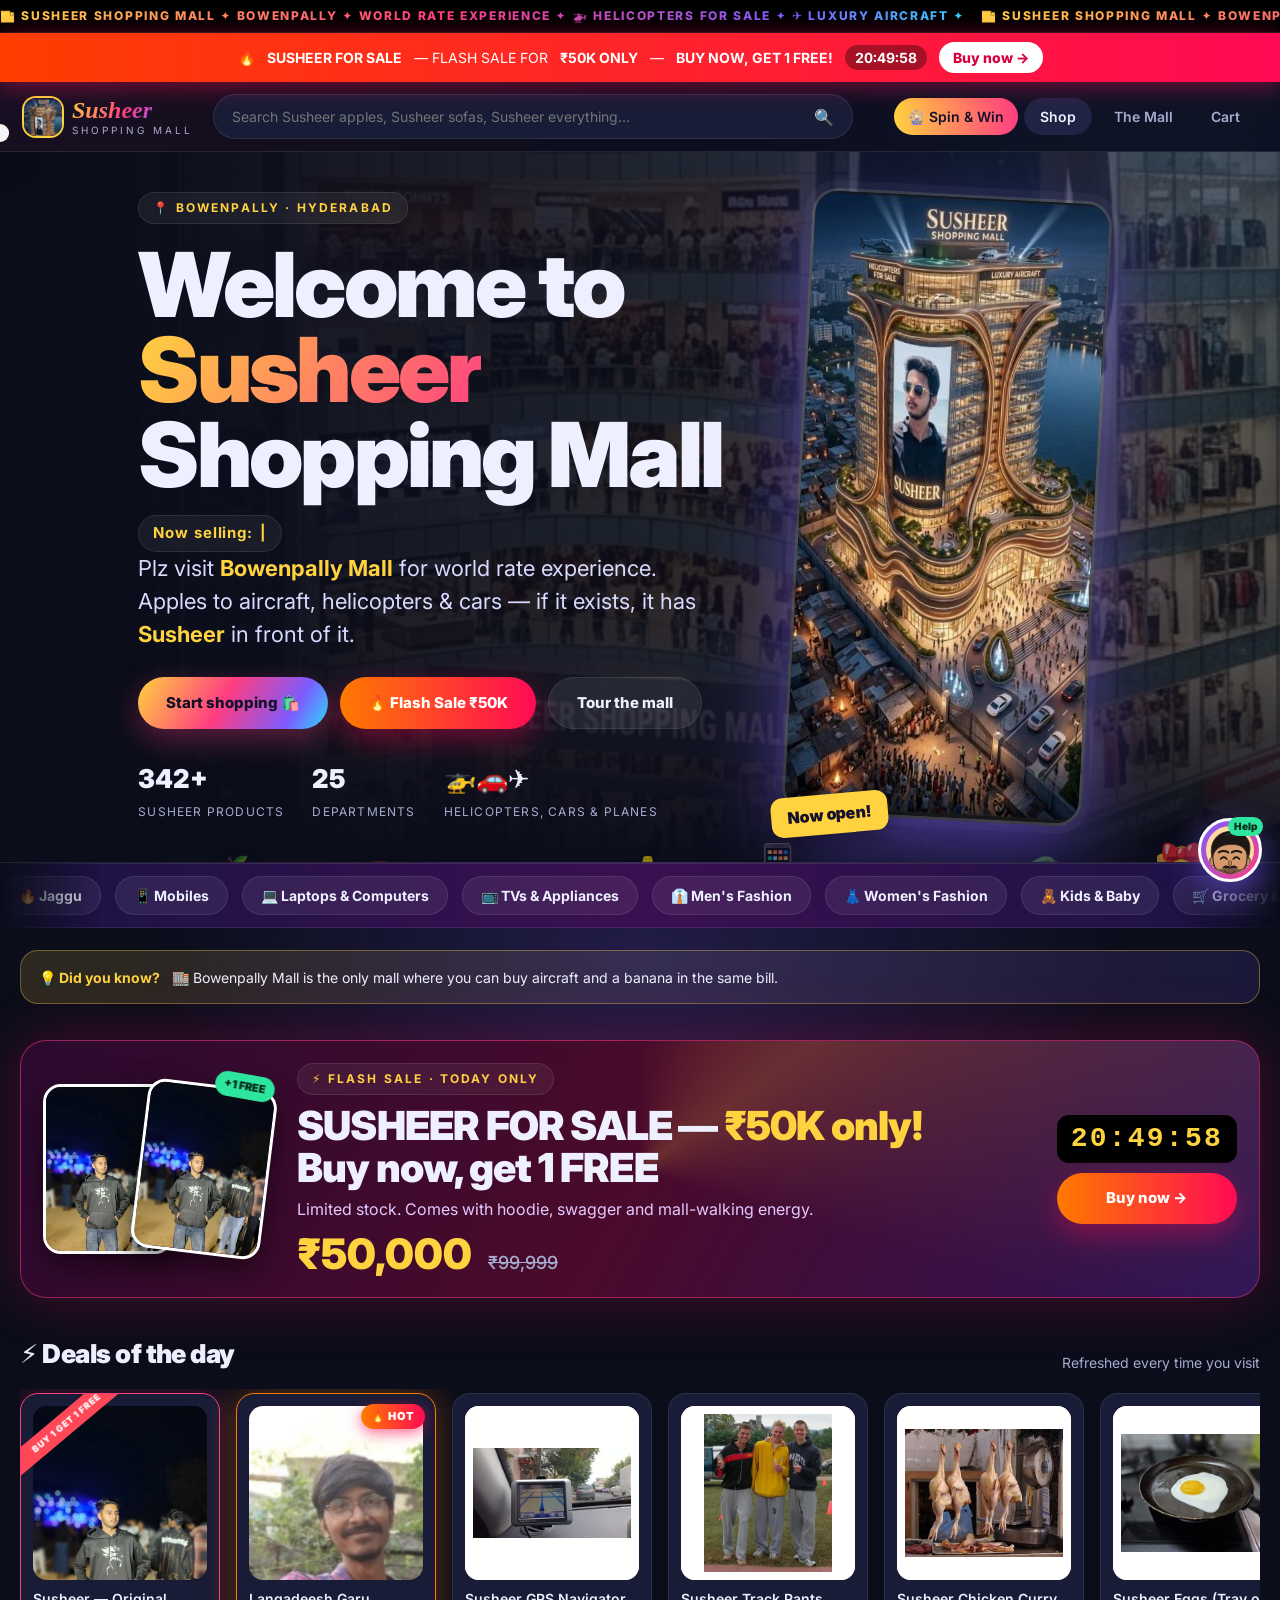
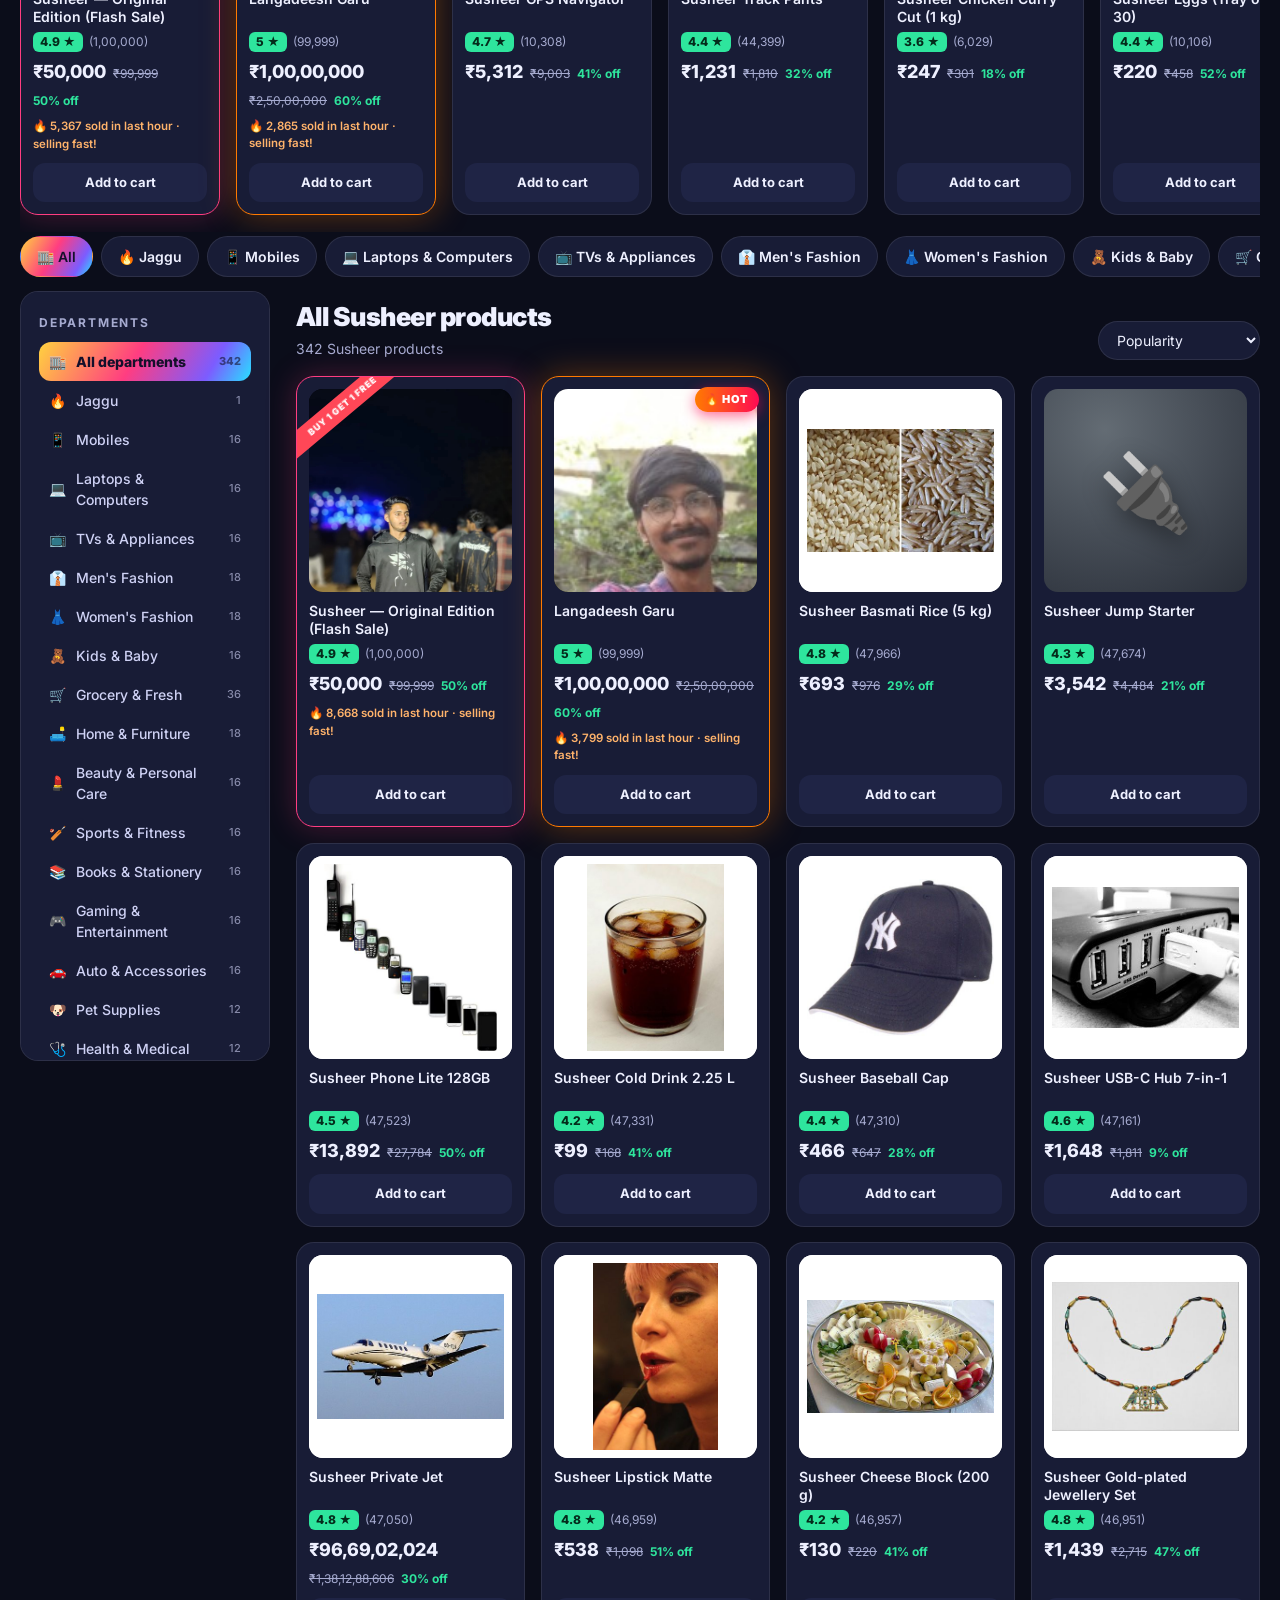
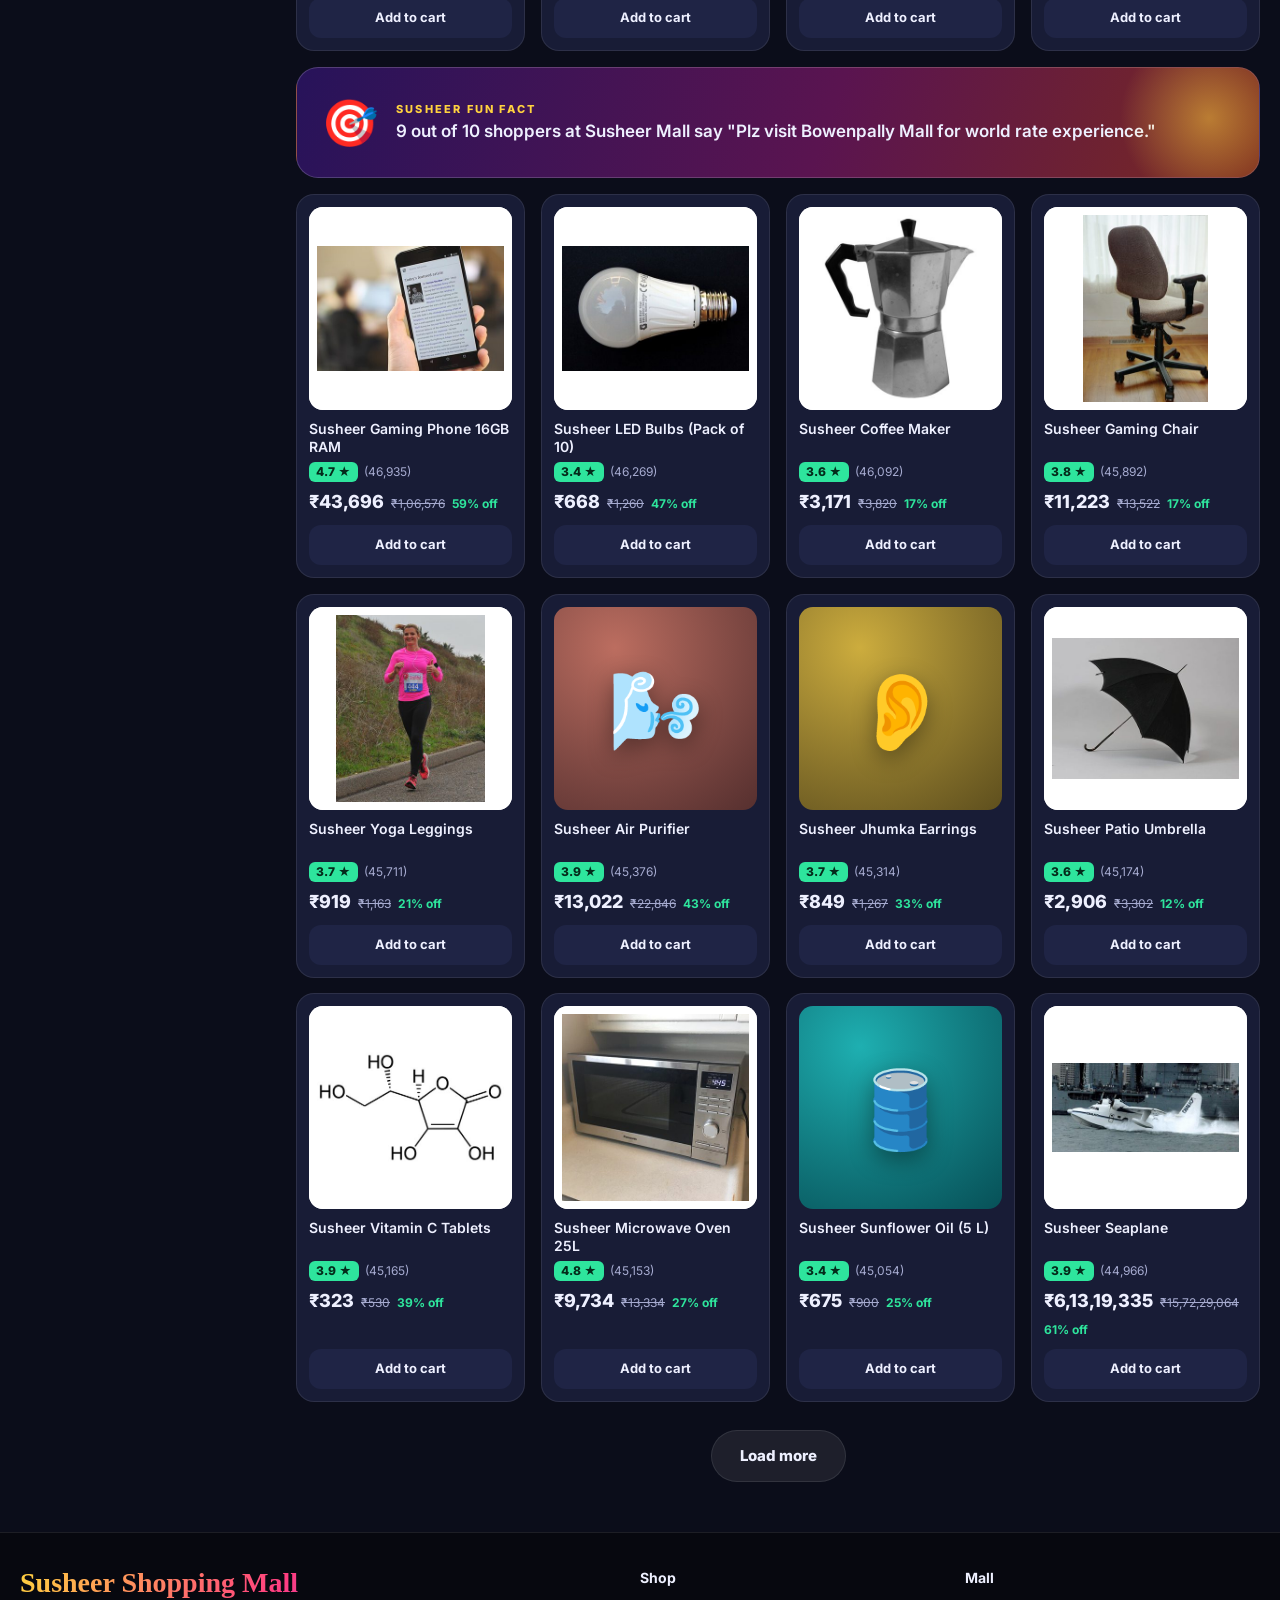
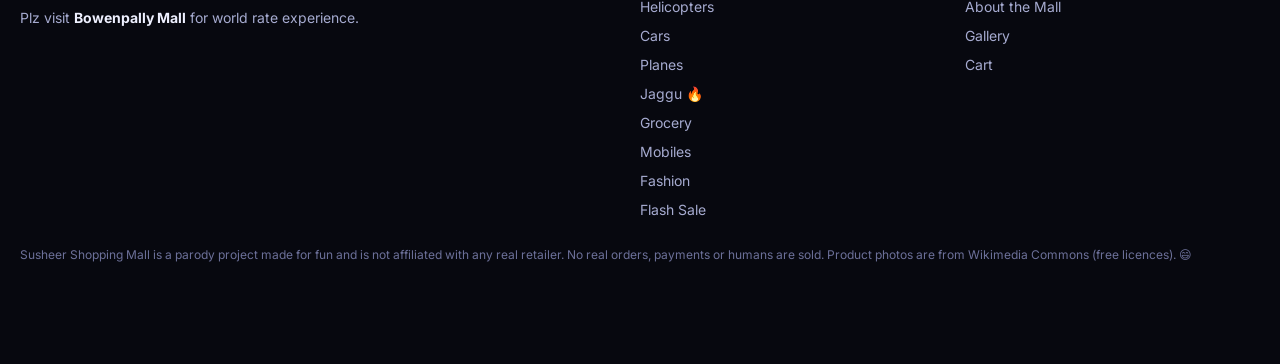
==== index.html @ 64e1ac2b "Mr. KK (photo + Ghibli-style), support chat, spin wheel, fun facts, social proof, hosted product pho" ====
<!DOCTYPE html>
<html lang="en">
<head>
  <meta charset="UTF-8">
  <meta name="viewport" content="width=device-width, initial-scale=1.0">
  <title>Susheer Shopping Mall — Bowenpally | World Rate Experience</title>
  <meta name="description" content="Susheer Shopping Mall, Bowenpally — a parody mega-mall where every product starts with Susheer.">
  <meta name="theme-color" content="#0b0d1a">
  <link rel="icon" href="assets/mall-main.jpg">
  <link rel="preconnect" href="https://fonts.googleapis.com">
  <link rel="preconnect" href="https://fonts.gstatic.com" crossorigin>
  <link href="https://fonts.googleapis.com/css2?family=Inter:wght@400;500;600;700;800;900&display=swap" rel="stylesheet">
  <link rel="stylesheet" href="css/style.css">
  <link rel="stylesheet" href="css/extras.css">
</head>
<body>
  <section class="hero" id="hero">
    <div class="hero-bg" id="heroBg"></div>
    <div class="wrap hero-in">
      <div>
        <span class="eyebrow">📍 Bowenpally · Hyderabad</span>
        <h1>Welcome to<br><span class="g">Susheer</span><br>Shopping Mall</h1>
        <div class="eyebrow" style="font-size:15px;letter-spacing:.06em;text-transform:none">Now selling: <span class="typer" id="typer"></span></div>
        <p class="tag">Plz visit <b>Bowenpally Mall</b> for world rate experience. Apples to aircraft, helicopters &amp; cars — if it exists, it has <b>Susheer</b> in front of it.</p>
        <div class="cta-row">
          <a class="btn pri" href="#shop">Start shopping 🛍️</a>
          <a class="btn buy" href="product.html?id=0">🔥 Flash Sale ₹50K</a>
          <a class="btn ghost" href="about.html">Tour the mall</a>
        </div>
        <div class="hero-stats">
          <div><b id="statN">0</b><span>Susheer products</span></div>
          <div><b id="statD">24</b><span>Departments</span></div>
          <div><b>🚁🚗✈️</b><span>Helicopters, cars &amp; planes</span></div>
        </div>
      </div>
      <div class="hero-img"><img src="assets/mall-main.jpg" alt="Susheer Shopping Mall building"><span class="chip">Now open!</span></div>
    </div>
  </section>

  <div class="catband" id="catband"></div>
  <main class="wrap">
    <div class="factbar" id="factbar"><b>💡 Did you know?</b><span id="factTxt"></span></div>
    <div class="flash-feature" id="flashFeature">
      <div class="ff-imgs" style="position:relative">
        <span class="free">+1 FREE</span>
        <img src="assets/susheer-product.jpg" alt="Susheer">
        <img src="assets/susheer-product.jpg" alt="Susheer (free)">
      </div>
      <div class="ff-body">
        <span class="eyebrow">⚡ Flash sale · today only</span>
        <h2 style="margin-top:10px">SUSHEER FOR SALE — <em>₹50K only!</em><br>Buy now, get 1 FREE</h2>
        <p>Limited stock. Comes with hoodie, swagger and mall-walking energy.</p>
        <div class="ff-price" style="margin-top:12px">₹50,000 <s>₹99,999</s></div>
      </div>
      <div class="ff-side">
        <div class="ff-timer js-timer">--:--:--</div>
        <a class="btn buy" href="product.html?id=0">Buy now →</a>
      </div>
    </div>

    <div class="sec-h"><h2>⚡ Deals of the day</h2><span>Refreshed every time you visit</span></div>
    <div class="rail" id="deals"></div>

    <div id="shop" style="scroll-margin-top:120px"></div>
    <div class="chips" id="chips"></div>

    <div class="shop">
      <aside class="side" id="side"></aside>
      <section>
        <div class="sec-h">
          <div><h2 id="title">All Susheer products</h2><span id="count"></span></div>
          <select class="sort" id="sort" aria-label="Sort">
            <option value="pop">Popularity</option><option value="lo">Price: low to high</option><option value="hi">Price: high to low</option>
            <option value="rate">Customer rating</option><option value="disc">Biggest discount</option>
          </select>
        </div>
        <div class="grid" id="grid"></div>
        <button class="btn ghost more" id="more">Load more</button>
      </section>
    </div>
  </main>

  <script src="js/images.js"></script>
  <script src="js/data.js"></script>
  <script src="js/kk.js"></script>
  <script src="js/app.js"></script>
  <script src="js/extras.js"></script>
  <script src="js/home.js"></script>
</body>
</html>
---- css/style.css ----
:root{
  --bg:#0b0d1a;--bg2:#12152a;--card:#181c36;--card2:#1f2445;--line:rgba(255,255,255,.09);
  --text:#eef0ff;--soft:#a6abd0;--gold:#ffd23f;--pink:#ff3d81;--violet:#7c5cff;--cyan:#27e1ff;--green:#2ee59d;--red:#ff4757;
  --grad:linear-gradient(120deg,#ffd23f,#ff3d81 45%,#7c5cff 80%,#27e1ff);
  --r:18px;
}
*{box-sizing:border-box;margin:0;padding:0}
html{scroll-behavior:smooth}
body{font-family:'Inter',system-ui,-apple-system,'Segoe UI',Roboto,sans-serif;background:var(--bg);color:var(--text);line-height:1.5;
  background-image:radial-gradient(900px 500px at 85% -5%,rgba(124,92,255,.22),transparent),radial-gradient(700px 500px at -5% 20%,rgba(255,61,129,.14),transparent);
  background-attachment:fixed;overflow-x:hidden}
a{color:inherit;text-decoration:none}
button{font:inherit;cursor:pointer;border:0;color:inherit}
img{max-width:100%;display:block}
.wrap{max-width:1280px;margin:0 auto;padding:0 20px}

/* roaming ticker */
.roam{background:#000;overflow:hidden;white-space:nowrap;border-bottom:1px solid var(--line);font-weight:800;letter-spacing:.14em;font-size:12px;text-transform:uppercase}
.roam-track{display:inline-flex;animation:roam 60s linear infinite;padding:7px 0}
.roam span{background:var(--grad);-webkit-background-clip:text;background-clip:text;color:transparent;padding-right:2ch}
@keyframes roam{to{transform:translateX(-50%)}}

/* flash bar */
.flashbar{display:flex;align-items:center;justify-content:center;gap:12px;flex-wrap:wrap;padding:9px 16px;font-size:14px;text-align:center;
  background:linear-gradient(90deg,#ff3d00,#ff0a54,#ff3d00);background-size:200% 100%;animation:flashbg 3s linear infinite;color:#fff;position:sticky;top:0;z-index:60;box-shadow:0 4px 24px rgba(255,10,84,.45)}
@keyframes flashbg{to{background-position:200% 0}}
.fb-fire{animation:pulse .8s ease-in-out infinite alternate}
.fb-timer{font-variant-numeric:tabular-nums;background:rgba(0,0,0,.35);padding:2px 10px;border-radius:99px;font-weight:700}
.fb-btn{background:#fff;color:#d6003f;font-weight:800;padding:5px 14px;border-radius:99px;transition:.2s}
.fb-btn:hover{transform:scale(1.07)}
@keyframes pulse{to{transform:scale(1.3)}}

/* header */
.top{position:sticky;top:44px;z-index:50;display:flex;align-items:center;gap:20px;padding:12px 24px;background:rgba(11,13,26,.78);backdrop-filter:blur(16px);border-bottom:1px solid var(--line)}
.logo{display:flex;align-items:center;gap:10px}
.logo img{width:38px;height:38px;border-radius:12px;object-fit:cover;object-position:top;box-shadow:0 0 0 2px var(--gold)}
.logo span{display:flex;flex-direction:column;line-height:1}
.logo i{font-family:Georgia,serif;font-size:24px;font-weight:700;background:var(--grad);-webkit-background-clip:text;background-clip:text;color:transparent}
.logo em{font-style:normal;font-size:10px;letter-spacing:.3em;text-transform:uppercase;color:var(--soft);margin-top:3px}
.search{flex:1;display:flex;max-width:640px;background:var(--card);border:1px solid var(--line);border-radius:99px;overflow:hidden;transition:.2s}
.search:focus-within{border-color:var(--violet);box-shadow:0 0 0 4px rgba(124,92,255,.2)}
.search input{flex:1;background:none;border:0;outline:0;color:var(--text);padding:11px 18px;font:inherit;font-size:14px;min-width:0}
.search button{background:none;padding:0 18px}
.top nav{display:flex;gap:6px;margin-left:auto}
.top nav a{padding:8px 16px;border-radius:99px;font-weight:600;font-size:14px;color:var(--soft);transition:.2s}
.top nav a:hover,.top nav a.on{background:var(--card2);color:var(--text)}
.badge{display:inline-grid;place-items:center;min-width:20px;height:20px;padding:0 6px;background:var(--pink);color:#fff;border-radius:99px;font-size:11px;font-weight:800;margin-left:4px}
.badge.zero{display:none}

/* hero */
.hero{position:relative;min-height:560px;display:grid;align-items:center;overflow:hidden;border-bottom:1px solid var(--line)}
.hero-bg{position:absolute;inset:0}
.hero-bg i{position:absolute;inset:0;background-size:cover;background-position:center;opacity:0;transition:opacity 1.6s;transform:scale(1.05)}
.hero-bg i.on{opacity:.42;animation:kb 14s ease-out forwards}
@keyframes kb{to{transform:scale(1.18)}}
.hero:after{content:"";position:absolute;inset:0;background:linear-gradient(90deg,var(--bg) 8%,rgba(11,13,26,.55) 60%,rgba(11,13,26,.2)),linear-gradient(0deg,var(--bg),transparent 30%)}
.hero-in{position:relative;z-index:2;display:grid;grid-template-columns:1.2fr .8fr;gap:30px;align-items:center;padding-top:40px;padding-bottom:40px}
.eyebrow{display:inline-block;padding:6px 14px;border:1px solid var(--line);background:rgba(255,255,255,.06);backdrop-filter:blur(8px);border-radius:99px;font-size:12px;letter-spacing:.18em;text-transform:uppercase;font-weight:700;color:var(--gold)}
.hero h1{font-size:clamp(40px,7vw,92px);line-height:.95;font-weight:900;letter-spacing:-.03em;margin:18px 0}
.hero h1 .g{background:var(--grad);background-size:250% 100%;-webkit-background-clip:text;background-clip:text;color:transparent;animation:gshift 6s linear infinite;display:inline-block}
@keyframes gshift{to{background-position:250% 0}}
.hero p.tag{font-size:clamp(16px,2vw,22px);color:#d8dbff;max-width:560px}
.hero p.tag b{color:var(--gold)}
.cta-row{display:flex;gap:12px;flex-wrap:wrap;margin-top:26px}
.btn{display:inline-flex;align-items:center;justify-content:center;gap:8px;padding:14px 28px;border-radius:99px;font-weight:800;font-size:15px;transition:.2s}
.btn.pri{background:var(--grad);color:#14102b;box-shadow:0 10px 30px rgba(255,61,129,.35)}
.btn.pri:hover{transform:translateY(-3px) scale(1.03)}
.btn.ghost{background:rgba(255,255,255,.08);border:1px solid var(--line)}
.btn.ghost:hover{background:rgba(255,255,255,.16)}
.btn.buy{background:linear-gradient(90deg,#ff7a00,#ff0a54);color:#fff;box-shadow:0 10px 30px rgba(255,10,84,.4)}
.btn.buy:hover{transform:translateY(-3px)}
.btn.block{width:100%}
.hero-img{justify-self:center;position:relative;animation:floaty 6s ease-in-out infinite;max-width:300px}
.hero-img img{border-radius:26px;border:3px solid rgba(255,255,255,.18);box-shadow:0 30px 80px rgba(124,92,255,.5),0 0 0 8px rgba(255,255,255,.04);transform:rotate(3deg);width:100%}
.hero-img .chip{position:absolute;bottom:-14px;left:-26px;background:var(--gold);color:#14102b;font-weight:900;padding:8px 16px;border-radius:12px;transform:rotate(-5deg);box-shadow:0 8px 24px rgba(0,0,0,.4)}
@keyframes floaty{50%{transform:translateY(-16px)}}
.hero-stats{display:flex;gap:28px;margin-top:30px;flex-wrap:wrap}
.hero-stats div b{display:block;font-size:26px;font-weight:900}
.hero-stats div span{font-size:12px;color:var(--soft);text-transform:uppercase;letter-spacing:.1em}

/* flash sale feature */
.flash-feature{margin:36px auto;display:grid;grid-template-columns:auto 1fr auto;align-items:center;gap:28px;padding:22px;border-radius:26px;position:relative;overflow:hidden;
  background:linear-gradient(120deg,#2b0a2f,#4a0a2b 50%,#2b1357);border:1px solid rgba(255,61,129,.5);box-shadow:0 0 60px rgba(255,10,84,.25)}
.flash-feature:before{content:"";position:absolute;inset:-60%;background:conic-gradient(from 0deg,transparent,rgba(255,210,63,.18),transparent 30%);animation:spin 8s linear infinite}
@keyframes spin{to{transform:rotate(360deg)}}
.flash-feature>*{position:relative}
.ff-imgs{display:flex}
.ff-imgs img{width:130px;height:170px;object-fit:cover;object-position:top;border-radius:18px;border:3px solid #fff;box-shadow:0 12px 30px rgba(0,0,0,.5)}
.ff-imgs img+img{margin-left:-34px;transform:rotate(7deg);position:relative}
.ff-imgs .free{position:absolute;right:-6px;top:-10px;background:var(--green);color:#052a1b;font-weight:900;font-size:11px;padding:4px 9px;border-radius:99px;transform:rotate(10deg);z-index:2}
.ff-body h2{font-size:clamp(24px,3.4vw,40px);line-height:1.05;font-weight:900;letter-spacing:-.02em}
.ff-body h2 em{font-style:normal;color:var(--gold)}
.ff-body p{color:#e4c9ff;margin-top:8px}
.ff-price{font-size:42px;font-weight:900;color:var(--gold);line-height:1}
.ff-price s{font-size:18px;color:var(--soft);font-weight:500;margin-left:8px}
.ff-side{text-align:center;display:grid;gap:10px}
.ff-timer{font:800 28px/1 ui-monospace,Consolas,monospace;background:#000;padding:10px 14px;border-radius:12px;color:var(--gold);letter-spacing:.08em}

/* layout */
.shop{display:grid;grid-template-columns:250px 1fr;gap:26px;padding-bottom:50px}
.side{position:sticky;top:112px;align-self:start;background:var(--card);border:1px solid var(--line);border-radius:var(--r);padding:18px;max-height:calc(100vh - 130px);overflow:auto}
.side h4{font-size:12px;letter-spacing:.15em;text-transform:uppercase;color:var(--soft);margin:4px 0 10px}
.side a.cat{display:flex;align-items:center;gap:10px;padding:9px 10px;border-radius:12px;font-size:14px;font-weight:500;color:#cfd2f5;transition:.15s}
.side a.cat:hover{background:var(--card2)}
.side a.cat.on{background:var(--grad);color:#14102b;font-weight:800}
.side a.cat small{margin-left:auto;opacity:.6;font-size:11px}
.side .price-f{display:flex;gap:8px;margin-top:6px}
.side input[type=number]{width:100%;background:var(--bg2);border:1px solid var(--line);border-radius:10px;padding:8px;color:var(--text);font:inherit;font-size:13px}
.sec-h{display:flex;align-items:end;justify-content:space-between;gap:14px;flex-wrap:wrap;margin:6px 0 16px}
.sec-h h2{font-size:26px;font-weight:900;letter-spacing:-.02em}
.sec-h span{color:var(--soft);font-size:14px}
.sort{background:var(--card);border:1px solid var(--line);color:var(--text);padding:9px 14px;border-radius:99px;font:inherit;font-size:14px}
.chips{display:flex;gap:8px;overflow-x:auto;padding:4px 0 14px;scrollbar-width:none}
.chips a{flex:none;display:flex;align-items:center;gap:8px;padding:9px 16px;border-radius:99px;background:var(--card);border:1px solid var(--line);font-size:14px;font-weight:600;transition:.2s}
.chips a:hover{transform:translateY(-2px);border-color:var(--violet)}
.chips a.on{background:var(--grad);color:#14102b;border-color:transparent}

.grid{display:grid;grid-template-columns:repeat(auto-fill,minmax(210px,1fr));gap:16px}
.card{position:relative;background:var(--card);border:1px solid var(--line);border-radius:var(--r);padding:12px;display:flex;flex-direction:column;transition:.25s;overflow:hidden}
.card:hover{transform:translateY(-6px);border-color:rgba(124,92,255,.6);box-shadow:0 18px 40px rgba(0,0,0,.45),0 0 0 1px rgba(124,92,255,.3)}
.card.flash{border-color:var(--pink);box-shadow:0 0 30px rgba(255,61,129,.25)}
.card-link{display:flex;flex-direction:column;gap:6px;flex:1}
.vis{aspect-ratio:1/1;border-radius:14px;display:grid;place-items:center;position:relative;overflow:hidden;
  background:radial-gradient(circle at 30% 20%,color-mix(in srgb,var(--c,#7c5cff) 70%,#fff 10%),color-mix(in srgb,var(--c,#7c5cff) 35%,#0b0d1a))}
.vis .emo{font-size:76px;filter:drop-shadow(0 8px 12px rgba(0,0,0,.4));transition:.3s}
.card:hover .vis .emo{transform:scale(1.18) rotate(-6deg)}
.vis.photo{background:#000}
.vis.photo img{width:100%;height:100%;object-fit:cover;object-position:top}
.vis.big{aspect-ratio:1/1}.vis.big .emo{font-size:200px}
.ribbon{position:absolute;z-index:3;top:18px;left:-34px;transform:rotate(-40deg);background:var(--red);color:#fff;font-size:9px;font-weight:900;padding:4px 36px;letter-spacing:.06em}
.card h3{font-size:14px;font-weight:600;line-height:1.3;margin-top:4px;display:-webkit-box;-webkit-line-clamp:2;-webkit-box-orient:vertical;overflow:hidden;min-height:36px}
.rate{display:flex;align-items:center;gap:6px;font-size:12px}
.star{background:var(--green);color:#042b1b;font-weight:800;padding:1px 7px;border-radius:6px}
.rv{color:var(--soft)}
.price{display:flex;align-items:baseline;gap:7px;flex-wrap:wrap}
.price b{font-size:18px;font-weight:800}
.price s{color:var(--soft);font-size:12px}
.off{color:var(--green);font-size:12px;font-weight:700}
.add{margin-top:10px;background:var(--card2);padding:10px;border-radius:12px;font-weight:700;font-size:13px;transition:.2s}
.add:hover{background:var(--grad);color:#14102b}
.more{display:block;margin:28px auto 0}
.empty{padding:60px 20px;text-align:center;color:var(--soft);grid-column:1/-1}

.rail{display:flex;gap:16px;overflow-x:auto;padding:4px 2px 16px;scroll-snap-type:x proximity;scrollbar-width:thin}
.rail .card{flex:none;width:200px;scroll-snap-align:start}

/* product page */
.pdp{display:grid;grid-template-columns:minmax(0,.9fr) minmax(0,1.1fr);gap:36px;padding:30px 0}
.pdp-media{position:sticky;top:120px;align-self:start}
.pdp-media .vis{border-radius:24px;border:1px solid var(--line)}
.pdp-media .vis.photo{aspect-ratio:3/4}
.gal{display:grid;grid-template-columns:1fr 1fr;gap:12px}
.gal figure{position:relative}
.gal img{width:100%;aspect-ratio:3/4;object-fit:cover;object-position:top;border-radius:20px;border:1px solid var(--line)}
.gal .free{position:absolute;top:10px;left:10px;background:var(--green);color:#042b1b;font-weight:900;font-size:12px;padding:5px 12px;border-radius:99px;transform:rotate(-4deg)}
.gal figcaption{text-align:center;font-size:12px;color:var(--soft);margin-top:6px}
.crumb{padding:18px 0 0;font-size:13px;color:var(--soft)}
.crumb a:hover{color:var(--gold)}
.pdp h1{font-size:clamp(26px,3.4vw,40px);line-height:1.1;letter-spacing:-.02em;font-weight:900}
.pdp .big-price{font-size:42px;font-weight:900;margin:14px 0 4px;display:flex;align-items:baseline;gap:12px;flex-wrap:wrap}
.pdp .big-price s{font-size:20px;color:var(--soft);font-weight:500}
.pdp .big-price .off{font-size:18px}
.offers{background:var(--card);border:1px solid var(--line);border-radius:var(--r);padding:16px;margin:18px 0;display:grid;gap:8px;font-size:14px}
.offers div:before{content:"🏷️ ";}
.bogo-box{background:linear-gradient(120deg,rgba(46,229,157,.18),rgba(39,225,255,.12));border:1px dashed var(--green);border-radius:var(--r);padding:14px 16px;margin:14px 0;font-weight:600}
.qty{display:flex;align-items:center;gap:14px;margin:16px 0}
.stepper{display:inline-flex;align-items:center;background:var(--card);border:1px solid var(--line);border-radius:99px;overflow:hidden}
.stepper button{width:40px;height:40px;background:none;font-size:20px}
.stepper button:hover{background:var(--card2)}
.stepper span{min-width:36px;text-align:center;font-weight:800}
.btns{display:grid;grid-template-columns:1fr 1fr;gap:12px;margin:16px 0}
.desc{color:#cdd0f2;margin:10px 0 20px;line-height:1.7}
.tags{display:flex;gap:8px;flex-wrap:wrap}
.tags span{font-size:12px;padding:5px 12px;border-radius:99px;background:var(--card2);border:1px solid var(--line)}

/* cart */
.cart-wrap{display:grid;grid-template-columns:1fr 340px;gap:26px;padding:30px 0 60px}
.line{display:grid;grid-template-columns:90px 1fr auto;gap:16px;align-items:center;background:var(--card);border:1px solid var(--line);border-radius:var(--r);padding:12px;margin-bottom:12px}
.line .vis{width:90px;border-radius:12px}.line .vis .emo{font-size:44px}
.line h3{font-size:15px}.line .sub{font-size:12px;color:var(--green);margin-top:2px;font-weight:700}
.line .rm{background:none;color:var(--red);font-size:13px;margin-left:12px}
.sum{position:sticky;top:120px;align-self:start;background:var(--card);border:1px solid var(--line);border-radius:var(--r);padding:20px}
.sum h3{margin-bottom:12px}
.sum .r{display:flex;justify-content:space-between;padding:8px 0;font-size:14px;color:var(--soft)}
.sum .r.t{border-top:1px solid var(--line);margin-top:8px;padding-top:14px;color:var(--text);font-size:20px;font-weight:900}
.done{text-align:center;padding:80px 20px}
.done h2{font-size:42px;font-weight:900;margin:16px 0}

/* about */
.about-hero{display:grid;grid-template-columns:minmax(0,.7fr) 1.3fr;gap:44px;align-items:center;padding:50px 0}
.about-hero img.big{border-radius:28px;border:3px solid rgba(255,255,255,.15);box-shadow:0 30px 90px rgba(124,92,255,.45);max-height:760px;margin:auto;width:auto}
.about-hero h1{font-size:clamp(36px,5.4vw,70px);line-height:1;font-weight:900;letter-spacing:-.03em}
.about-hero p{color:#cdd0f2;margin-top:18px;font-size:17px;max-width:560px}
.facts{display:grid;grid-template-columns:repeat(auto-fit,minmax(150px,1fr));gap:14px;margin:30px 0}
.facts div{background:var(--card);border:1px solid var(--line);border-radius:var(--r);padding:18px}
.facts b{display:block;font-size:30px;font-weight:900;background:var(--grad);-webkit-background-clip:text;background-clip:text;color:transparent}
.facts span{font-size:12px;color:var(--soft);text-transform:uppercase;letter-spacing:.1em}
.gallery{columns:3 260px;column-gap:16px;padding-bottom:60px}
.gallery img{width:100%;border-radius:18px;margin-bottom:16px;border:1px solid var(--line);transition:.3s}
.gallery img:hover{transform:scale(1.03) rotate(-1deg);box-shadow:0 20px 50px rgba(0,0,0,.5)}

/* footer */
.foot{border-top:1px solid var(--line);background:#07080f;padding:34px 20px 100px}
.foot-in{max-width:1280px;margin:auto;display:grid;grid-template-columns:2fr 1fr 1fr;gap:30px;font-size:14px;color:var(--soft)}
.foot-in div{display:flex;flex-direction:column;gap:8px}
.foot-in b{color:var(--text)}.foot-in a:hover{color:var(--gold)}
.flogo{font:700 28px Georgia,serif;background:var(--grad);-webkit-background-clip:text;background-clip:text;color:transparent}
.fine{max-width:1280px;margin:26px auto 0;font-size:12px;color:#6c7099}

/* toasts */
#toasts{position:fixed;top:120px;right:18px;z-index:200;display:grid;gap:8px}
.toast{background:var(--green);color:#042b1b;font-weight:700;padding:12px 18px;border-radius:14px;box-shadow:0 10px 30px rgba(0,0,0,.4);animation:tin .3s ease}
.toast.out{opacity:0;transform:translateX(30px);transition:.5s}
@keyframes tin{from{opacity:0;transform:translateX(40px)}}

/* salesman popup */
.salesman{position:fixed;left:18px;bottom:18px;z-index:150;width:min(340px,calc(100vw - 36px));display:flex;gap:10px;align-items:flex-end;transform:translateX(-130%) rotate(-4deg);transition:transform .6s cubic-bezier(.2,1.4,.4,1)}
.salesman.show{transform:none}
.salesman>img{width:96px;height:150px;object-fit:cover;object-position:top;border-radius:18px;border:3px solid var(--gold);box-shadow:0 14px 40px rgba(0,0,0,.6);flex:none;background:#000;animation:bob 1.6s ease-in-out infinite}
@keyframes bob{50%{transform:translateY(-6px)}}
.bub{position:relative;background:#fff;color:#14102b;padding:12px 14px;border-radius:18px 18px 18px 4px;box-shadow:0 14px 40px rgba(0,0,0,.5);font-size:13.5px;font-weight:600}
.bub:before{content:"";position:absolute;left:-8px;bottom:12px;border:8px solid transparent;border-right-color:#fff;border-left:0}
.bub .who{display:block;font-size:10px;letter-spacing:.14em;text-transform:uppercase;color:#ff0a54;font-weight:900;margin-bottom:3px}
.bub p{line-height:1.35}
.srow{display:flex;gap:8px;margin-top:10px}
.sgo,.sadd{padding:6px 12px;border-radius:99px;font-size:12px;font-weight:800}
.sgo{background:#14102b;color:#fff}.sadd{background:var(--gold);color:#14102b}
.salesman .x,.mallpop .x{position:absolute;top:-10px;left:-6px;z-index:2;width:24px;height:24px;border-radius:50%;background:#000;color:#fff;font-size:15px;line-height:1;border:1px solid var(--line)}

/* mall popup */
.mallpop{position:fixed;right:18px;bottom:18px;z-index:140;width:230px;border-radius:20px;overflow:hidden;cursor:pointer;background:#000;border:2px solid var(--violet);box-shadow:0 20px 60px rgba(124,92,255,.5);transform:translateY(130%) scale(.8);opacity:0;transition:.7s cubic-bezier(.2,1.3,.4,1)}
.mallpop.show{transform:none;opacity:1}
.mallpop img{width:100%;height:190px;object-fit:cover;object-position:top}
.mp-t{padding:10px 12px;display:flex;flex-direction:column;font-size:13px;background:linear-gradient(0deg,#14102b,#1f1b45)}
.mp-t span{color:var(--gold);font-size:12px}
.mallpop .x{left:auto;right:6px;top:6px}

@media(max-width:980px){
  .hero-in,.pdp,.about-hero,.cart-wrap{grid-template-columns:1fr}
  .hero-img{max-width:220px}.pdp-media,.sum,.side{position:static}
  .shop{grid-template-columns:1fr}.side{max-height:none}
  .flash-feature{grid-template-columns:1fr;text-align:center}.ff-imgs{justify-content:center}
  .top{flex-wrap:wrap;gap:10px;padding:10px 14px}.search{order:3;flex-basis:100%;max-width:none}.top nav{margin-left:auto}
  .top{top:0;position:relative}
}
@media(max-width:560px){
  .foot-in{grid-template-columns:1fr}
  .mallpop{width:150px}.mallpop img{height:110px}.salesman>img{width:70px;height:110px}
  .grid{grid-template-columns:repeat(2,1fr);gap:10px}.vis .emo{font-size:56px}
  .btns{grid-template-columns:1fr}.line{grid-template-columns:70px 1fr}.line .vis{width:70px}
}
@media(prefers-reduced-motion:reduce){*{animation:none!important;transition:none!important}}

/* ===== v2: real photos, hot tag, jaggu popup, thank-you zoom ===== */
.vis.hasimg{background:#fff}
.vis img.stock{position:absolute;inset:0;width:100%;height:100%;object-fit:contain;padding:8px;background:#fff;transition:.3s}
.card:hover .vis img.stock{transform:scale(1.07)}
.vis.hasimg .emo{opacity:.25}
.hottag{position:absolute;z-index:3;top:10px;right:10px;background:linear-gradient(90deg,#ff7a00,#ff0a54);color:#fff;font-weight:900;font-size:11px;letter-spacing:.06em;padding:4px 10px;border-radius:99px;box-shadow:0 4px 14px rgba(255,10,84,.6);animation:pulseb .9s ease-in-out infinite alternate}
@keyframes pulseb{to{transform:scale(1.12)}}
.card.hot{border-color:#ff7a00;box-shadow:0 0 34px rgba(255,122,0,.35)}
.sold{font-size:11.5px;color:#ffb36b;font-weight:600;margin-top:2px}
.hot-box{background:linear-gradient(120deg,rgba(255,122,0,.22),rgba(255,10,84,.18));border:1px dashed #ff7a00;border-radius:var(--r);padding:14px 16px;margin:14px 0;font-weight:600}
.pdp-media .vis.hasimg{border-radius:24px}
.vis.big img.stock{padding:24px}

/* Jagadeesh popup (right side) */
.jagpop{position:fixed;right:0;top:150px;z-index:145;width:240px;border-radius:20px 0 0 20px;overflow:hidden;background:#14102b;border:2px solid #ff7a00;border-right:0;box-shadow:0 20px 60px rgba(255,122,0,.45);transform:translateX(110%);transition:transform .7s cubic-bezier(.2,1.2,.4,1)}
.jagpop.show{transform:none}
.jagpop img{width:100%;height:230px;object-fit:cover;object-position:top}
.jp-t{padding:10px 12px;display:flex;flex-direction:column;gap:4px;font-size:13px}
.jp-tag{align-self:flex-start;background:var(--red);font-size:10px;font-weight:900;letter-spacing:.1em;padding:2px 8px;border-radius:99px;animation:pulseb .8s infinite alternate}
.jp-t small{color:var(--gold);font-size:12px}
.jagpop .x{position:absolute;top:6px;right:6px;z-index:2;width:24px;height:24px;border-radius:50%;background:#000;color:#fff;font-size:15px;line-height:1}

/* thank-you boss zoom */
.thanks{position:fixed;inset:0;z-index:400;display:grid;place-content:center;justify-items:center;gap:18px;background:rgba(5,5,12,.82);backdrop-filter:blur(8px);opacity:0;pointer-events:none;transition:opacity .25s}
.thanks.show{opacity:1}
.t-face{position:relative;width:min(78vw,380px);aspect-ratio:1/1;border-radius:50%;overflow:hidden;border:5px solid var(--pink);box-shadow:0 0 80px rgba(255,61,129,.7);background:#000}
.t-zoom{position:absolute;left:50%;top:50%;width:0;height:0}
.t-zoom img{position:absolute;left:0;top:0;width:min(78vw,380px);max-width:none;transform-origin:49.3% 33.8%;transform:translate(-49.3%,-33.8%) scale(1)}
.thanks.show .t-zoom img{animation:zoomlips 1s cubic-bezier(.5,0,.2,1) forwards}
@keyframes zoomlips{to{transform:translate(-49.3%,-33.8%) scale(6.2)}}
.t-heart{position:absolute;left:50%;top:50%;font-size:0;transform:translate(-50%,-50%);filter:drop-shadow(0 6px 14px rgba(255,0,80,.8))}
.thanks.show .t-heart{animation:heartpop 1.3s .85s cubic-bezier(.2,1.6,.4,1) forwards}
@keyframes heartpop{0%{font-size:0;opacity:0}30%{font-size:150px;opacity:1}100%{font-size:90px;opacity:.95;transform:translate(-50%,-125%)}}
.t-txt{font:900 clamp(28px,6vw,48px)/1 Inter,sans-serif;background:var(--grad);-webkit-background-clip:text;background-clip:text;color:transparent;opacity:0;transform:translateY(20px)}
.thanks.show .t-txt{animation:txtin .5s 1s ease forwards}
@keyframes txtin{to{opacity:1;transform:none}}
.fh{position:absolute;bottom:-40px;opacity:0;pointer-events:none}
.thanks.show .fh{animation:fup 2s ease-out forwards}
@keyframes fup{0%{opacity:0;transform:translateY(0)}20%{opacity:1}100%{opacity:0;transform:translateY(-70vh) rotate(25deg)}}
@media(max-width:560px){.jagpop{width:150px;top:120px}.jagpop img{height:130px}.jp-t{font-size:11px}}
@media(max-width:700px){.flashbar{position:relative;font-size:12px;padding:7px 10px;gap:6px}}
---- css/extras.css ----
/* ===== v3: Mr. KK, wheel, support chat, facts, flashy popups ===== */

/* ---- ambient ---- */
body:before{content:"";position:fixed;inset:-20%;z-index:-2;background:radial-gradient(40% 40% at 20% 20%,rgba(255,61,129,.18),transparent 70%),radial-gradient(35% 35% at 80% 30%,rgba(39,225,255,.14),transparent 70%),radial-gradient(40% 40% at 50% 90%,rgba(124,92,255,.2),transparent 70%);animation:mesh 18s ease-in-out infinite alternate}
@keyframes mesh{to{transform:translate(4%,-3%) rotate(6deg) scale(1.1)}}
.glow{position:fixed;left:0;top:0;width:420px;height:420px;margin:-210px 0 0 -210px;border-radius:50%;pointer-events:none;z-index:-1;background:radial-gradient(circle,rgba(124,92,255,.22),transparent 65%);transition:opacity .3s}
::selection{background:var(--pink);color:#fff}
::-webkit-scrollbar{width:10px;height:10px}::-webkit-scrollbar-thumb{background:linear-gradient(var(--violet),var(--pink));border-radius:9px}::-webkit-scrollbar-track{background:var(--bg)}

/* ---- cards: 3D tilt, reveal, shine ---- */
.card{transform:perspective(800px) rotateX(var(--rx,0deg)) rotateY(var(--ry,0deg)) translateY(var(--ty,0px));will-change:transform;animation:rise .55s cubic-bezier(.2,.8,.2,1) both}
.card:hover{--ty:-8px;transform:perspective(800px) rotateX(var(--rx,0deg)) rotateY(var(--ry,0deg)) translateY(var(--ty,0px))}
@keyframes rise{from{opacity:0;transform:translateY(28px) scale(.96)}}
.grid .card:nth-child(4n+2){animation-delay:.05s}.grid .card:nth-child(4n+3){animation-delay:.1s}.grid .card:nth-child(4n+4){animation-delay:.15s}
.card:after{content:"";position:absolute;inset:0;pointer-events:none;background:linear-gradient(115deg,transparent 40%,rgba(255,255,255,.14) 50%,transparent 60%);transform:translateX(-120%);transition:transform .8s}
.card:hover:after{transform:translateX(120%)}
.add{position:relative;overflow:hidden}
.add:active{transform:scale(.94)}

/* ---- hero extras ---- */
.typer{color:var(--gold)}
.typer:after{content:"|";animation:caret .7s steps(1) infinite;margin-left:2px}
@keyframes caret{50%{opacity:0}}
.float-emo{position:absolute;z-index:1;font-size:34px;opacity:.55;pointer-events:none;animation:drift linear infinite;filter:drop-shadow(0 6px 10px rgba(0,0,0,.4))}
@keyframes drift{from{transform:translateY(40px) rotate(-12deg)}to{transform:translateY(-640px) rotate(24deg)}}
.catband{overflow:hidden;white-space:nowrap;background:linear-gradient(90deg,#1a1245,#3a1050,#1a1245);border-block:1px solid var(--line);padding:12px 0;mask-image:linear-gradient(90deg,transparent,#000 8%,#000 92%,transparent)}
.catband div{display:inline-flex;gap:14px;animation:roam 55s linear infinite}
.catband:hover div{animation-play-state:paused}
.catband a{display:inline-flex;align-items:center;gap:8px;padding:8px 18px;border-radius:99px;background:rgba(255,255,255,.07);border:1px solid var(--line);font-weight:700;font-size:14px;transition:.2s}
.catband a:hover{background:var(--grad);color:#14102b;transform:scale(1.08)}
.factbar{display:flex;align-items:center;gap:12px;margin:22px 0 4px;padding:12px 18px;border-radius:18px;background:linear-gradient(100deg,rgba(255,210,63,.14),rgba(124,92,255,.14));border:1px solid rgba(255,210,63,.35);font-size:14px;min-height:54px}
.factbar b{color:var(--gold);white-space:nowrap}
.factbar span{animation:fadein .6s}
@keyframes fadein{from{opacity:0;transform:translateY(8px)}}
.factcard{grid-column:1/-1;display:flex;align-items:center;gap:18px;padding:20px 24px;border-radius:22px;position:relative;overflow:hidden;background:linear-gradient(110deg,#27135a,#5a1450 55%,#7a2a1f);border:1px solid rgba(255,255,255,.18);animation:rise .6s both}
.factcard:before{content:"";position:absolute;right:-40px;top:-40px;width:180px;height:180px;border-radius:50%;background:radial-gradient(rgba(255,210,63,.5),transparent 70%)}
.factcard .fe{font-size:46px;animation:bob 2s ease-in-out infinite}
.factcard small{display:block;color:var(--gold);letter-spacing:.2em;text-transform:uppercase;font-weight:800;font-size:11px}
.factcard p{font-size:17px;font-weight:600;margin-top:2px;max-width:760px}

/* ---- Mr. KK ---- */
.salesman{align-items:flex-end}
.kk-wrap{width:118px;flex:none;position:relative;filter:drop-shadow(0 14px 22px rgba(0,0,0,.55));cursor:pointer}
.kk-wrap:before{content:"";position:absolute;inset:8% -6% 2% -6%;border-radius:50%;background:radial-gradient(circle at 50% 40%,#ffd9a0,#ff9a6b 55%,rgba(255,61,129,.0) 72%);z-index:-1;opacity:.9}
.kk{width:100%;display:block;overflow:visible}
.kk-body{transform-origin:50% 100%;animation:kkbob 2.4s ease-in-out infinite}
@keyframes kkbob{50%{transform:translateY(-4px) rotate(1.2deg)}}
.kk .e-wink,.kk .e-happy,.kk .m-talk,.kk .m-kiss,.kk .m-wow,.kk-fx text{display:none}
.kk .kk-eyes{transform-box:fill-box;transform-origin:center;animation:blink 4.6s infinite}
@keyframes blink{0%,94%,100%{transform:scaleY(1)}97%{transform:scaleY(.08)}}
.kk[data-mood=talk] .m-smile{display:none}.kk[data-mood=talk] .m-talk{display:block;transform-box:fill-box;transform-origin:50% 40%;animation:talk .28s ease-in-out infinite alternate}
@keyframes talk{to{transform:scaleY(.35) scaleX(.92)}}
.kk[data-mood=kiss] .m-smile{display:none}.kk[data-mood=kiss] .m-kiss{display:block}.kk[data-mood=kiss] .kk-eyes{display:none}.kk[data-mood=kiss] .e-happy{display:block}
.kk[data-mood=kiss] .h1,.kk[data-mood=kiss] .h2,.kk[data-mood=kiss] .h3{display:block;animation:heartfly 1.4s ease-out infinite}
.kk[data-mood=kiss] .h2{animation-delay:.35s}.kk[data-mood=kiss] .h3{animation-delay:.7s}
@keyframes heartfly{0%{opacity:0;transform:translate(-8px,10px) scale(.4)}25%{opacity:1}100%{opacity:0;transform:translate(18px,-34px) scale(1.25)}}
.kk[data-mood=wink] .e-r{display:none}.kk[data-mood=wink] .e-wink,.kk[data-mood=wink] .sp{display:block}.kk[data-mood=wink] .sp{animation:twinkle .8s infinite alternate}
@keyframes twinkle{to{transform:scale(1.3) rotate(18deg);opacity:.5}}
.kk[data-mood=wow] .m-smile{display:none}.kk[data-mood=wow] .m-wow{display:block}.kk[data-mood=wow] .sw{display:block;animation:heartfly 1s ease-out infinite}
.kk[data-mood=wow] .e-l,.kk[data-mood=wow] .e-r{transform-box:fill-box;transform-origin:center;transform:scale(1.28)}
.kk[data-mood=wow] .kk-body{animation:shake .25s linear infinite}
@keyframes shake{25%{transform:translateX(-3px)}75%{transform:translateX(3px)}}
.kk[data-mood=happy] .kk-eyes{display:none}.kk[data-mood=happy] .e-happy{display:block}
.kk-name{position:absolute;left:50%;bottom:-12px;transform:translateX(-50%);background:linear-gradient(90deg,#ffd23f,#ff3d81);color:#14102b;font-weight:900;font-size:11px;letter-spacing:.08em;padding:3px 12px;border-radius:99px;white-space:nowrap;box-shadow:0 6px 14px rgba(0,0,0,.4)}
.bub .who{color:#d6003f}
.salesman{width:min(390px,calc(100vw - 36px))}
.sadd{animation:pulseb .9s infinite alternate}

/* ---- popups: upgraded ---- */
/* mall ticket */
.mallpop{right:92px;width:250px;border:0;border-radius:18px;background:#fff;color:#14102b;padding:10px 10px 12px;transform:translateY(130%) rotate(6deg) scale(.7);box-shadow:0 24px 60px rgba(0,0,0,.6),0 0 0 3px #ffd23f}
.mallpop.show{transform:rotate(-3deg)}
.mallpop:before{content:"VIP · ADMIT ALL";position:absolute;top:18px;left:-34px;background:var(--pink);color:#fff;font-size:10px;font-weight:900;letter-spacing:.14em;padding:4px 40px;transform:rotate(-38deg);z-index:3}
.mallpop img{height:200px;border-radius:10px}
.mp-t{background:none;padding:10px 4px 0;color:#14102b}
.mp-t b{font-size:14px}.mp-t span{color:#d6003f;font-weight:700}
.mallpop:after{content:"👉 tap to tour the mall";display:block;text-align:center;font-size:11px;font-weight:800;color:#7c5cff;margin-top:6px}
.mallpop .x{background:#14102b;right:12px;top:12px}
/* breaking-news burst for Jagadeesh */
.jagpop{width:260px;background:#fff7d6;color:#1a1020;border:3px solid #14102b;border-right:0;box-shadow:-10px 10px 0 #ff3d81,0 20px 50px rgba(0,0,0,.5);border-radius:6px 0 0 6px}
.jagpop:before{content:"BREAKING!";display:block;background:repeating-linear-gradient(45deg,#ff0a54,#ff0a54 12px,#d6003f 12px,#d6003f 24px);color:#fff;font-weight:900;letter-spacing:.2em;text-align:center;padding:5px;font-size:12px;animation:flick 1s steps(2) infinite}
@keyframes flick{50%{filter:brightness(1.35)}}
.jagpop img{height:200px;border-bottom:3px solid #14102b}
.jp-t b{color:#14102b;font-size:14px;line-height:1.2}.jp-t small{color:#14102b}.jp-t u{color:#d6003f;font-weight:900}
.jp-tag{background:#14102b;color:#ffd23f}
.jagpop .x{background:#14102b}
.jagpop.show{animation:wiggle 3s 0.8s ease-in-out infinite}
@keyframes wiggle{0%,100%{transform:none}10%{transform:rotate(-1.5deg)}20%{transform:rotate(1.5deg)}30%{transform:none}}

/* social-proof toast (top-left) */
.proof{position:fixed;left:16px;top:124px;z-index:130;display:flex;gap:10px;align-items:center;max-width:300px;padding:9px 14px 9px 9px;border-radius:16px;background:rgba(255,255,255,.96);color:#14102b;box-shadow:0 14px 40px rgba(0,0,0,.45);transform:translateX(-130%);transition:transform .6s cubic-bezier(.2,1.2,.4,1);font-size:12.5px;line-height:1.3}
.proof.show{transform:none}
.proof .pi{width:46px;height:46px;border-radius:12px;background:#eee center/cover;display:grid;place-items:center;font-size:26px;flex:none}
.proof b{color:#d6003f}.proof small{display:block;color:#6a6d92;font-size:11px}
.proof:before{content:"";position:absolute;left:-4px;top:50%;width:8px;height:8px;border-radius:50%;background:var(--green);box-shadow:0 0 0 0 rgba(46,229,157,.7);animation:ping 1.6s infinite}
@keyframes ping{to{box-shadow:0 0 0 12px rgba(46,229,157,0)}}

/* ---- support FAB + chat ---- */
.fab{position:fixed;right:18px;bottom:18px;z-index:170;width:64px;height:64px;border-radius:50%;background:linear-gradient(135deg,#7c5cff,#ff3d81);box-shadow:0 12px 34px rgba(124,92,255,.6);display:grid;place-items:center;padding:4px;border:3px solid #fff;animation:fabpulse 2.4s infinite}
.fab .kkmini{width:48px;height:48px;border-radius:50%;overflow:hidden;background:#ffd9a0}.fab .kkmini svg{width:150%;margin:-6px -12px 0}
.fab i{position:absolute;top:-4px;right:-4px;background:var(--green);color:#042b1b;font-style:normal;font-weight:900;font-size:10px;padding:2px 6px;border-radius:99px}
@keyframes fabpulse{0%,100%{box-shadow:0 12px 34px rgba(124,92,255,.6),0 0 0 0 rgba(255,61,129,.5)}50%{box-shadow:0 12px 34px rgba(124,92,255,.6),0 0 0 14px rgba(255,61,129,0)}}
.chat{position:fixed;right:18px;bottom:96px;z-index:175;width:min(360px,calc(100vw - 36px));height:min(520px,calc(100vh - 140px));display:flex;flex-direction:column;border-radius:22px;overflow:hidden;background:#12152a;border:1px solid rgba(255,255,255,.18);box-shadow:0 30px 80px rgba(0,0,0,.65);transform:translateY(20px) scale(.92);opacity:0;pointer-events:none;transition:.3s cubic-bezier(.2,1.2,.4,1);transform-origin:bottom right}
.chat.open{transform:none;opacity:1;pointer-events:auto}
.chat-h{display:flex;align-items:center;gap:10px;padding:12px 14px;background:linear-gradient(100deg,#7c5cff,#ff3d81);color:#fff}
.chat-h .av{width:42px;height:42px;border-radius:50%;background:#ffd9a0;overflow:hidden;border:2px solid #fff;flex:none}.chat-h .av svg{width:150%;margin:-4px -12px}
.chat-h b{display:block;font-size:14px}.chat-h small{opacity:.9;font-size:11px}
.chat-h button{margin-left:auto;background:rgba(0,0,0,.25);width:28px;height:28px;border-radius:50%;font-size:16px}
.chat-b{flex:1;overflow:auto;padding:14px;display:flex;flex-direction:column;gap:10px;scroll-behavior:smooth}
.msg{max-width:84%;padding:9px 13px;border-radius:16px;font-size:13.5px;line-height:1.4;animation:fadein .3s}
.msg.bot{background:var(--card2);border-bottom-left-radius:4px;align-self:flex-start}
.msg.me{background:linear-gradient(100deg,#7c5cff,#ff3d81);align-self:flex-end;border-bottom-right-radius:4px;color:#fff}
.qr{display:flex;gap:6px;flex-wrap:wrap;padding:0 14px 8px}
.qr button{background:transparent;border:1px solid var(--violet);color:#cfc6ff;border-radius:99px;padding:5px 12px;font-size:12px;font-weight:600}
.qr button:hover{background:var(--violet);color:#fff}
.stars{display:flex;gap:4px;font-size:26px}.stars button{background:none;filter:grayscale(1);opacity:.5;transition:.15s}.stars button.on,.stars button:hover{filter:none;opacity:1;transform:scale(1.2)}
.chat-f{display:flex;gap:8px;padding:10px;border-top:1px solid var(--line);background:#0e1022}
.chat-f input{flex:1;background:var(--card);border:1px solid var(--line);border-radius:99px;padding:9px 14px;color:var(--text);font:inherit;font-size:13px;outline:0}
.chat-f button{background:var(--grad);color:#14102b;border-radius:99px;padding:0 16px;font-weight:800}
.typing{display:flex;gap:4px;padding:12px 14px}.typing i{width:7px;height:7px;border-radius:50%;background:var(--soft);animation:tdot 1s infinite}.typing i:nth-child(2){animation-delay:.15s}.typing i:nth-child(3){animation-delay:.3s}
@keyframes tdot{50%{transform:translateY(-5px);opacity:.4}}

/* ---- spin wheel ---- */
.wheel-bg{position:fixed;inset:0;z-index:350;display:none;place-items:center;background:rgba(5,5,14,.82);backdrop-filter:blur(10px);padding:16px}
.wheel-bg.open{display:grid;animation:fadein .3s}
.wheel-card{position:relative;text-align:center;padding:26px 22px 22px;border-radius:28px;background:radial-gradient(circle at 50% 0,#4a1a7a,#14102b 70%);border:2px solid var(--gold);box-shadow:0 0 80px rgba(255,210,63,.35);width:min(420px,100%)}
.wheel-card h2{font-size:28px;font-weight:900;background:var(--grad);-webkit-background-clip:text;background-clip:text;color:transparent}
.wheel-card p{color:var(--soft);font-size:13px;margin:4px 0 14px}
.wheel-box{position:relative;width:min(300px,70vw);aspect-ratio:1;margin:0 auto 16px}
.wheel-box canvas{width:100%;height:100%;border-radius:50%;border:6px solid #ffd23f;box-shadow:0 0 40px rgba(255,210,63,.5);transition:transform 4.4s cubic-bezier(.12,.7,.1,1)}
.wheel-box:before{content:"▼";position:absolute;left:50%;top:-14px;transform:translateX(-50%);font-size:34px;color:#ff3d81;z-index:3;text-shadow:0 3px 8px #000}
.wheel-res{min-height:30px;font-weight:800;font-size:18px;color:var(--gold);margin-bottom:10px}
.wheel-card .xx{position:absolute;right:12px;top:10px;width:30px;height:30px;border-radius:50%;background:rgba(255,255,255,.12);font-size:18px}
.spinbtn{display:inline-flex;align-items:center;gap:6px;background:linear-gradient(90deg,#ffd23f,#ff3d81);color:#14102b;font-weight:900;padding:6px 14px;border-radius:99px;font-size:13px;animation:pulseb .9s infinite alternate}
.confetti{position:fixed;inset:0;z-index:500;pointer-events:none}

@media(max-width:700px){
  .kk-wrap{width:84px}.mallpop{right:86px;width:150px}.mallpop img{height:110px}
  .proof{top:auto;bottom:230px;max-width:230px}.jagpop{width:170px}.jagpop img{height:120px}
  .fab{width:56px;height:56px}.chat{bottom:84px}.factcard{padding:14px}.factcard .fe{font-size:30px}.factcard p{font-size:14px}
}
.kk-photo{width:100%;aspect-ratio:3/4;object-fit:cover;object-position:top;border-radius:18px;border:3px solid var(--gold);background:#000;box-shadow:0 14px 40px rgba(0,0,0,.6);animation:bob 1.6s ease-in-out infinite}
.salesman[data-avatar=photo] .kk-wrap:before{display:none}
.top nav a.spinbtn{color:#14102b;padding:8px 14px}
.top nav a.spinbtn:hover{background:linear-gradient(90deg,#ffd23f,#ff3d81);color:#14102b;transform:scale(1.06)}
@media(max-width:700px){.top nav{width:100%;justify-content:space-between;margin:0}.top nav a{padding:8px 10px;font-size:13px}}
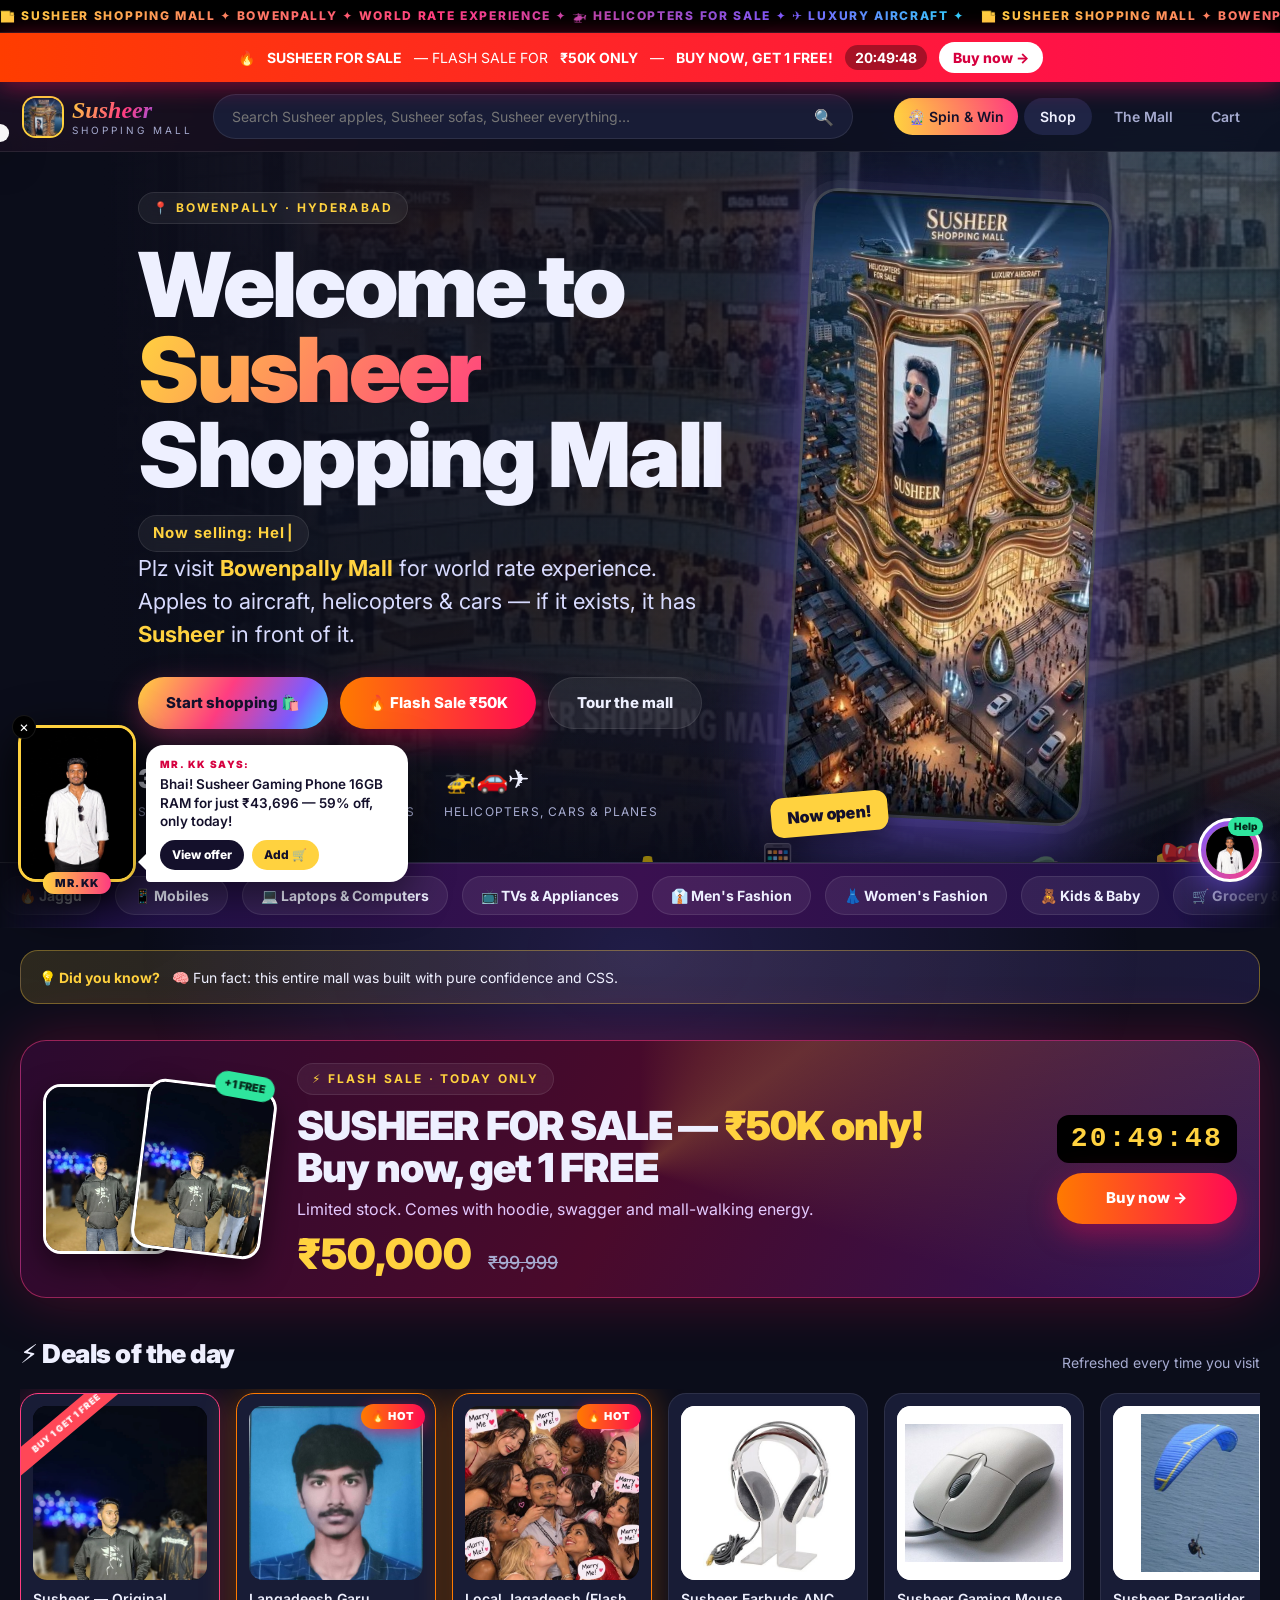
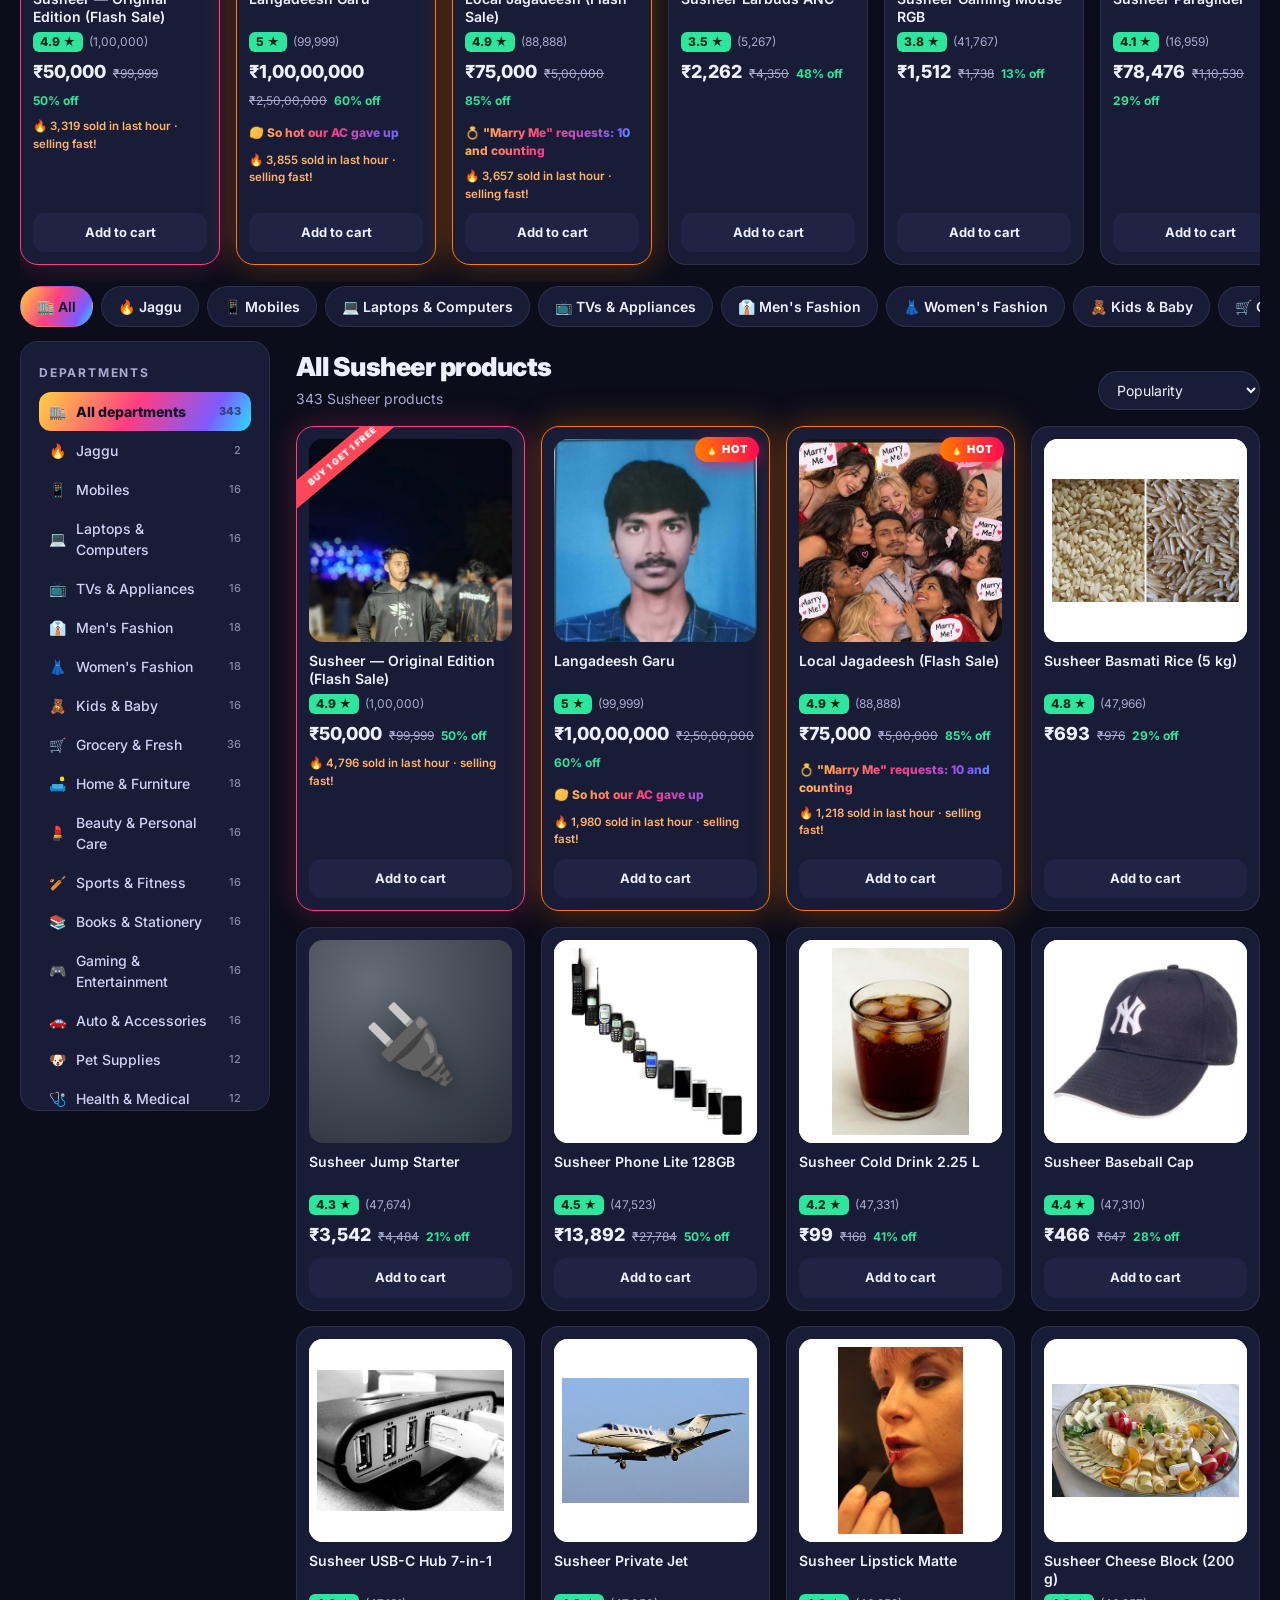
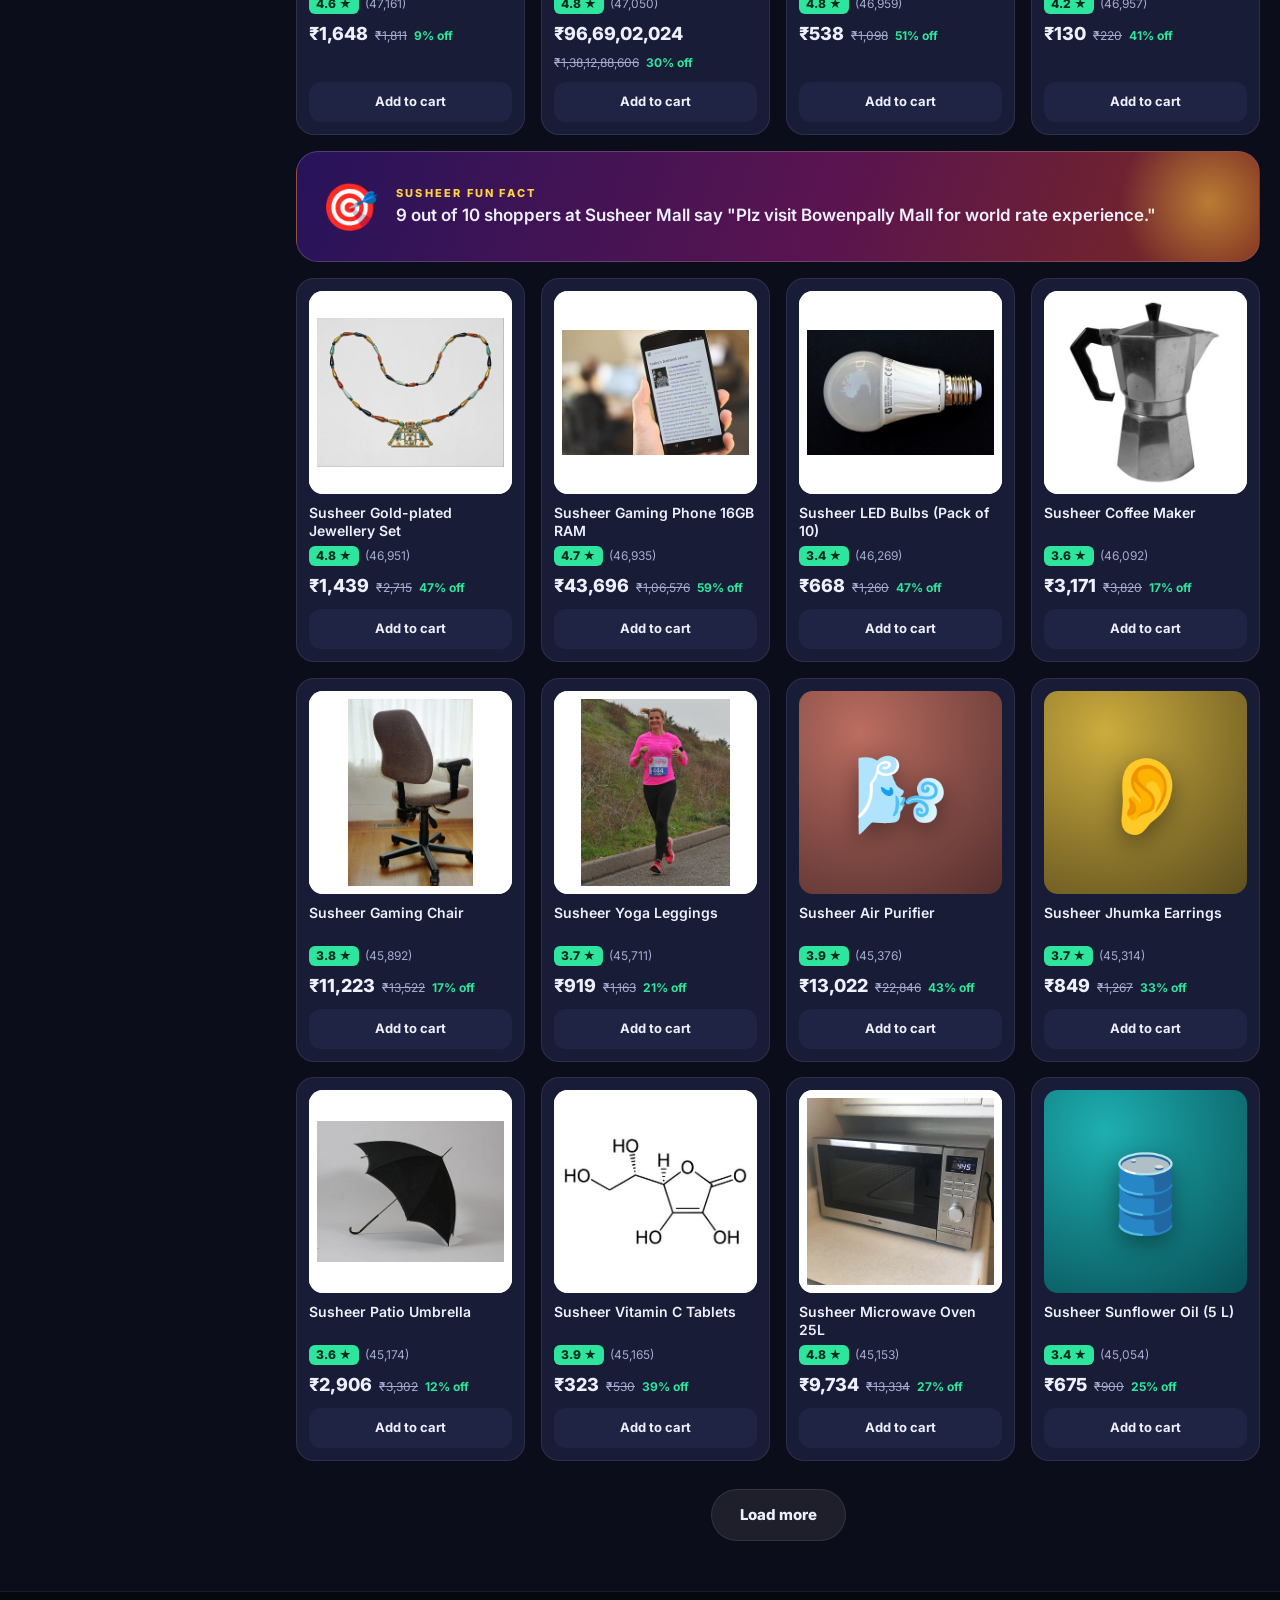
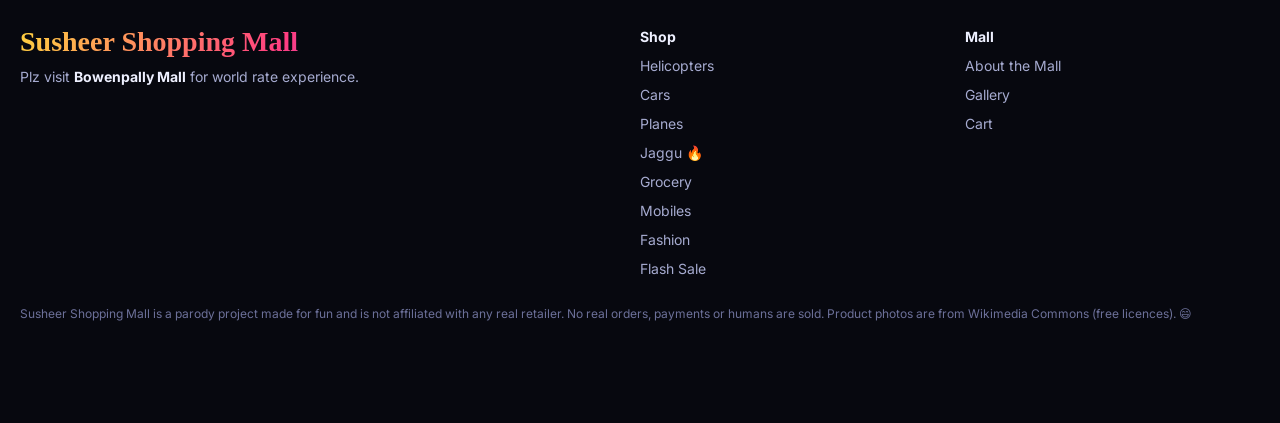
==== commit ff5d09ac: "Photo-only Mr. KK, new Langadeesh photo, Local Jagadeesh product + taglines, mall interior photos, P" ====
--- a/index.html
+++ b/index.html
@@ -82,7 +82,6 @@
 
   <script src="js/images.js"></script>
   <script src="js/data.js"></script>
-  <script src="js/kk.js"></script>
   <script src="js/app.js"></script>
   <script src="js/extras.js"></script>
   <script src="js/home.js"></script>
--- a/css/extras.css
+++ b/css/extras.css
@@ -144,3 +144,33 @@
 .top nav a.spinbtn{color:#14102b;padding:8px 14px}
 .top nav a.spinbtn:hover{background:linear-gradient(90deg,#ffd23f,#ff3d81);color:#14102b;transform:scale(1.06)}
 @media(max-width:700px){.top nav{width:100%;justify-content:space-between;margin:0}.top nav a{padding:8px 10px;font-size:13px}}
+
+/* ---- v4: photo-only Mr. KK, fit photos, taglines, PA, reviews ---- */
+.kk-wrap:before{display:none}
+.kkfx{position:absolute;inset:-10px 0 0 0;pointer-events:none;overflow:visible}
+.kkfx span{position:absolute;bottom:30%;animation:heartfly 1.8s ease-out forwards}
+.kk-wrap[data-mood=wow] .kk-photo{animation:shake .25s linear infinite}
+.kk-wrap[data-mood=kiss] .kk-photo{border-color:var(--pink);box-shadow:0 0 0 4px rgba(255,61,129,.45),0 14px 40px rgba(0,0,0,.6)}
+.fab .kkmini img,.chat-h .av img{width:100%;height:100%;object-fit:cover;object-position:50% 12%}
+.fab .kkmini{padding:0}.chat-h .av{padding:0}
+/* complete photo visible for the Jaggu items */
+.vis.photo.fit{background:radial-gradient(circle at 50% 30%,#2a2160,#0b0d1a)}
+.vis.photo.fit img{object-fit:contain;object-position:center}
+.pdp-media .gal figure img{object-fit:contain;background:#0b0d1a}
+.tagline{display:block;margin-top:8px;font-weight:800;font-size:13px;background:var(--grad);-webkit-background-clip:text;background-clip:text;color:transparent;min-height:20px;animation:fadein .5s}
+.pdp .tagline{font-size:18px;margin:10px 0 2px}
+.card .tagline{font-size:12px}
+.hotline{margin-top:6px;display:inline-flex;gap:6px;background:linear-gradient(90deg,#ff7a00,#ff0a54);color:#fff;font-weight:900;font-size:12px;letter-spacing:.06em;padding:4px 12px;border-radius:99px;animation:pulseb .9s 6 alternate}
+/* mall announcement (PA system) */
+.pa{position:fixed;left:50%;top:-80px;transform:translateX(-50%);z-index:300;display:flex;align-items:center;gap:10px;max-width:min(560px,calc(100vw - 24px));padding:10px 18px;border-radius:99px;background:#14102b;border:2px solid var(--gold);box-shadow:0 14px 40px rgba(0,0,0,.6);font-size:13.5px;font-weight:700;transition:top .6s cubic-bezier(.2,1.3,.4,1)}
+.pa.show{top:104px}
+.pa b{color:var(--gold);white-space:nowrap}
+.pa .sp{font-size:20px;animation:pulse .6s infinite alternate}
+/* reviews */
+.reviews{padding:10px 0 40px}
+.rev-grid{display:grid;grid-template-columns:repeat(auto-fill,minmax(280px,1fr));gap:14px}
+.rev{background:var(--card);border:1px solid var(--line);border-radius:var(--r);padding:14px 16px;font-size:14px}
+.rev .rh{display:flex;justify-content:space-between;align-items:center;margin-bottom:6px;font-weight:700}
+.rev .st{color:#ffd23f;letter-spacing:2px}.rev small{color:var(--green);font-weight:600}
+.spinbtn{animation:pulseb .9s 6 alternate!important}
+.jagpop img,.mallpop img{background:#000}
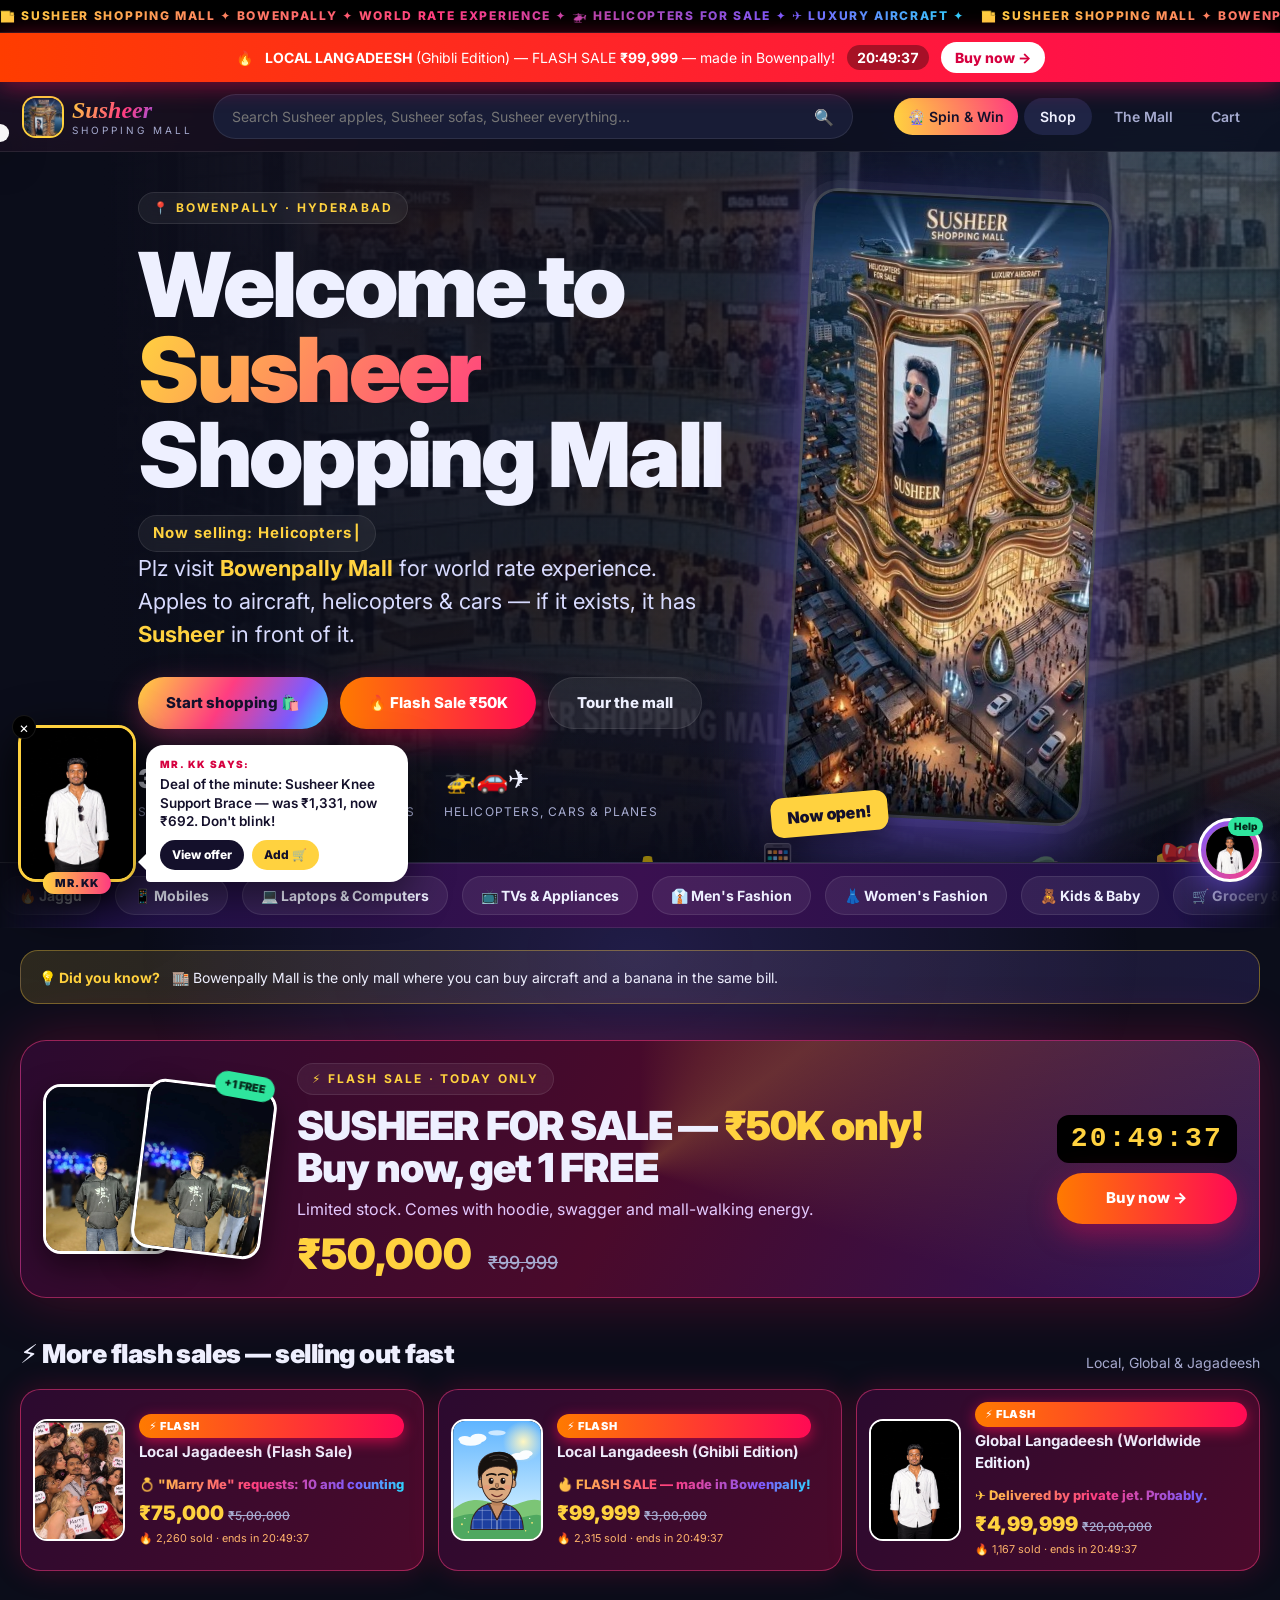
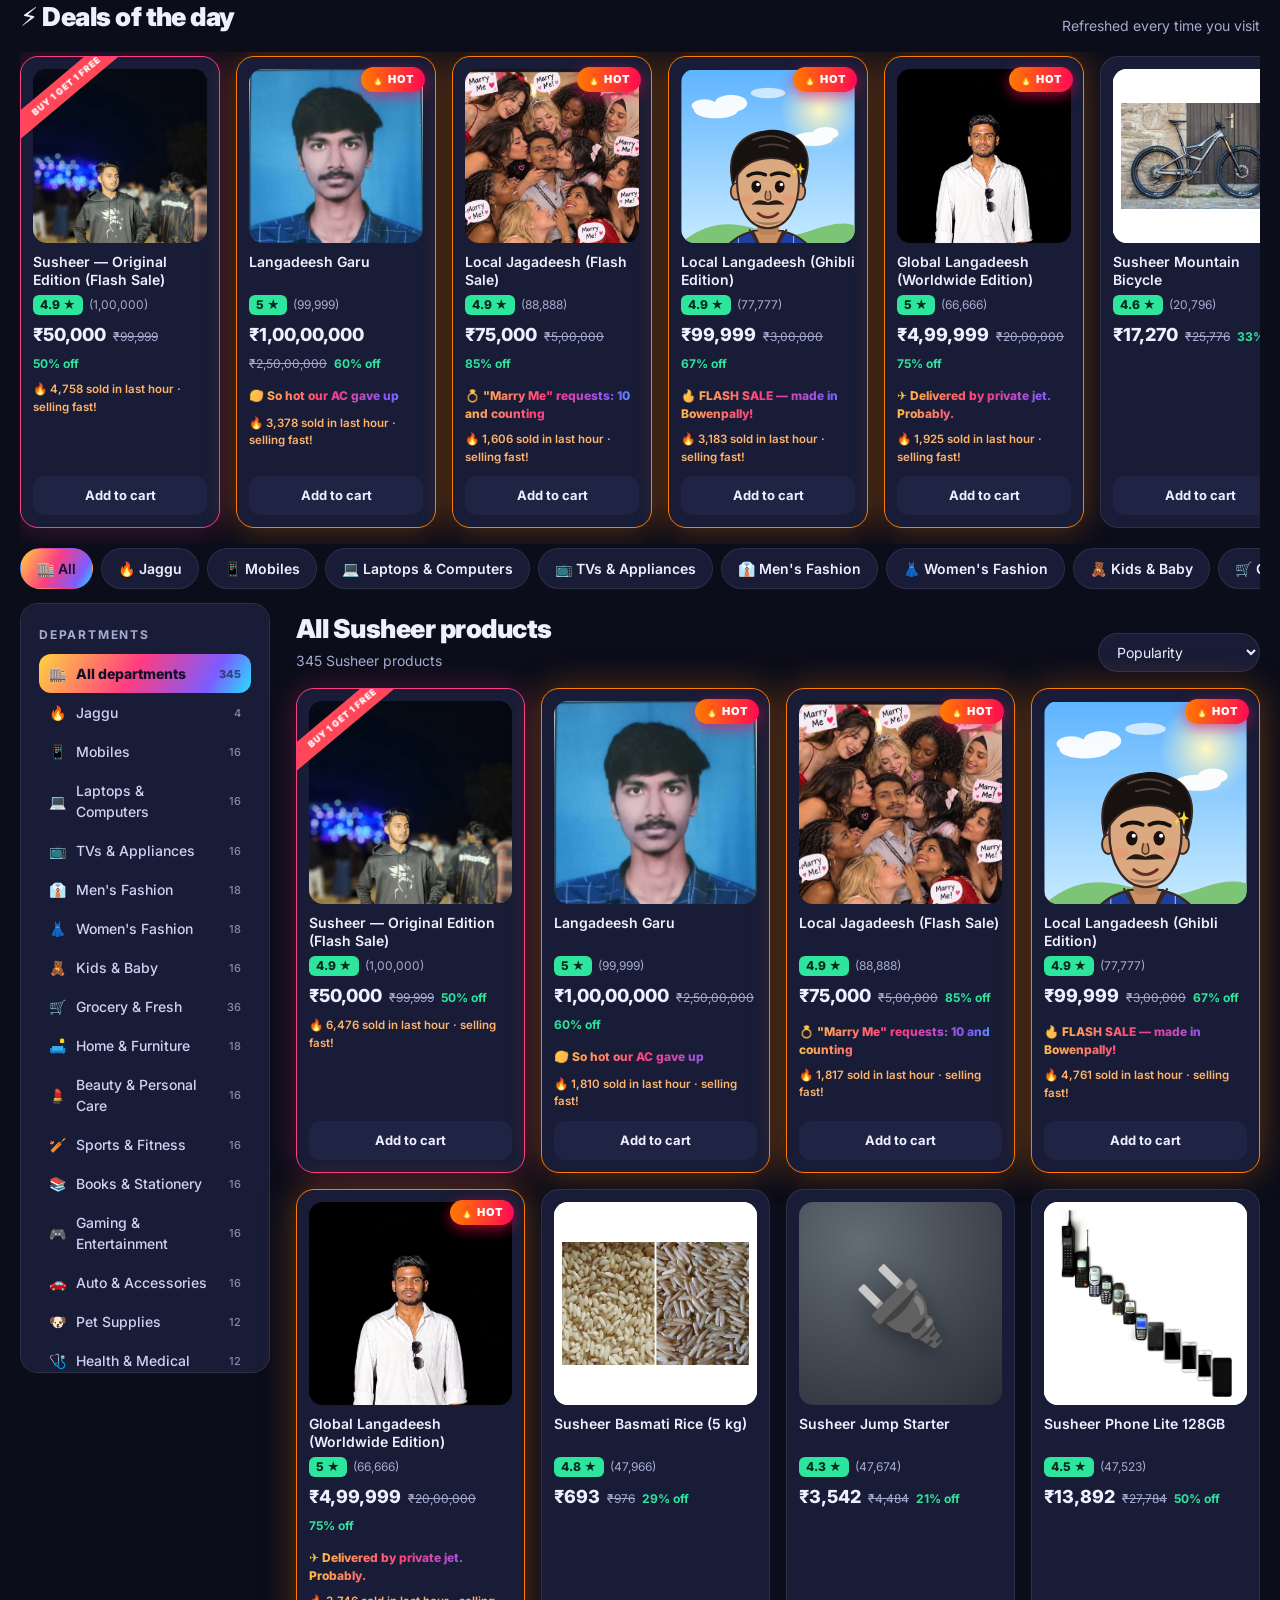
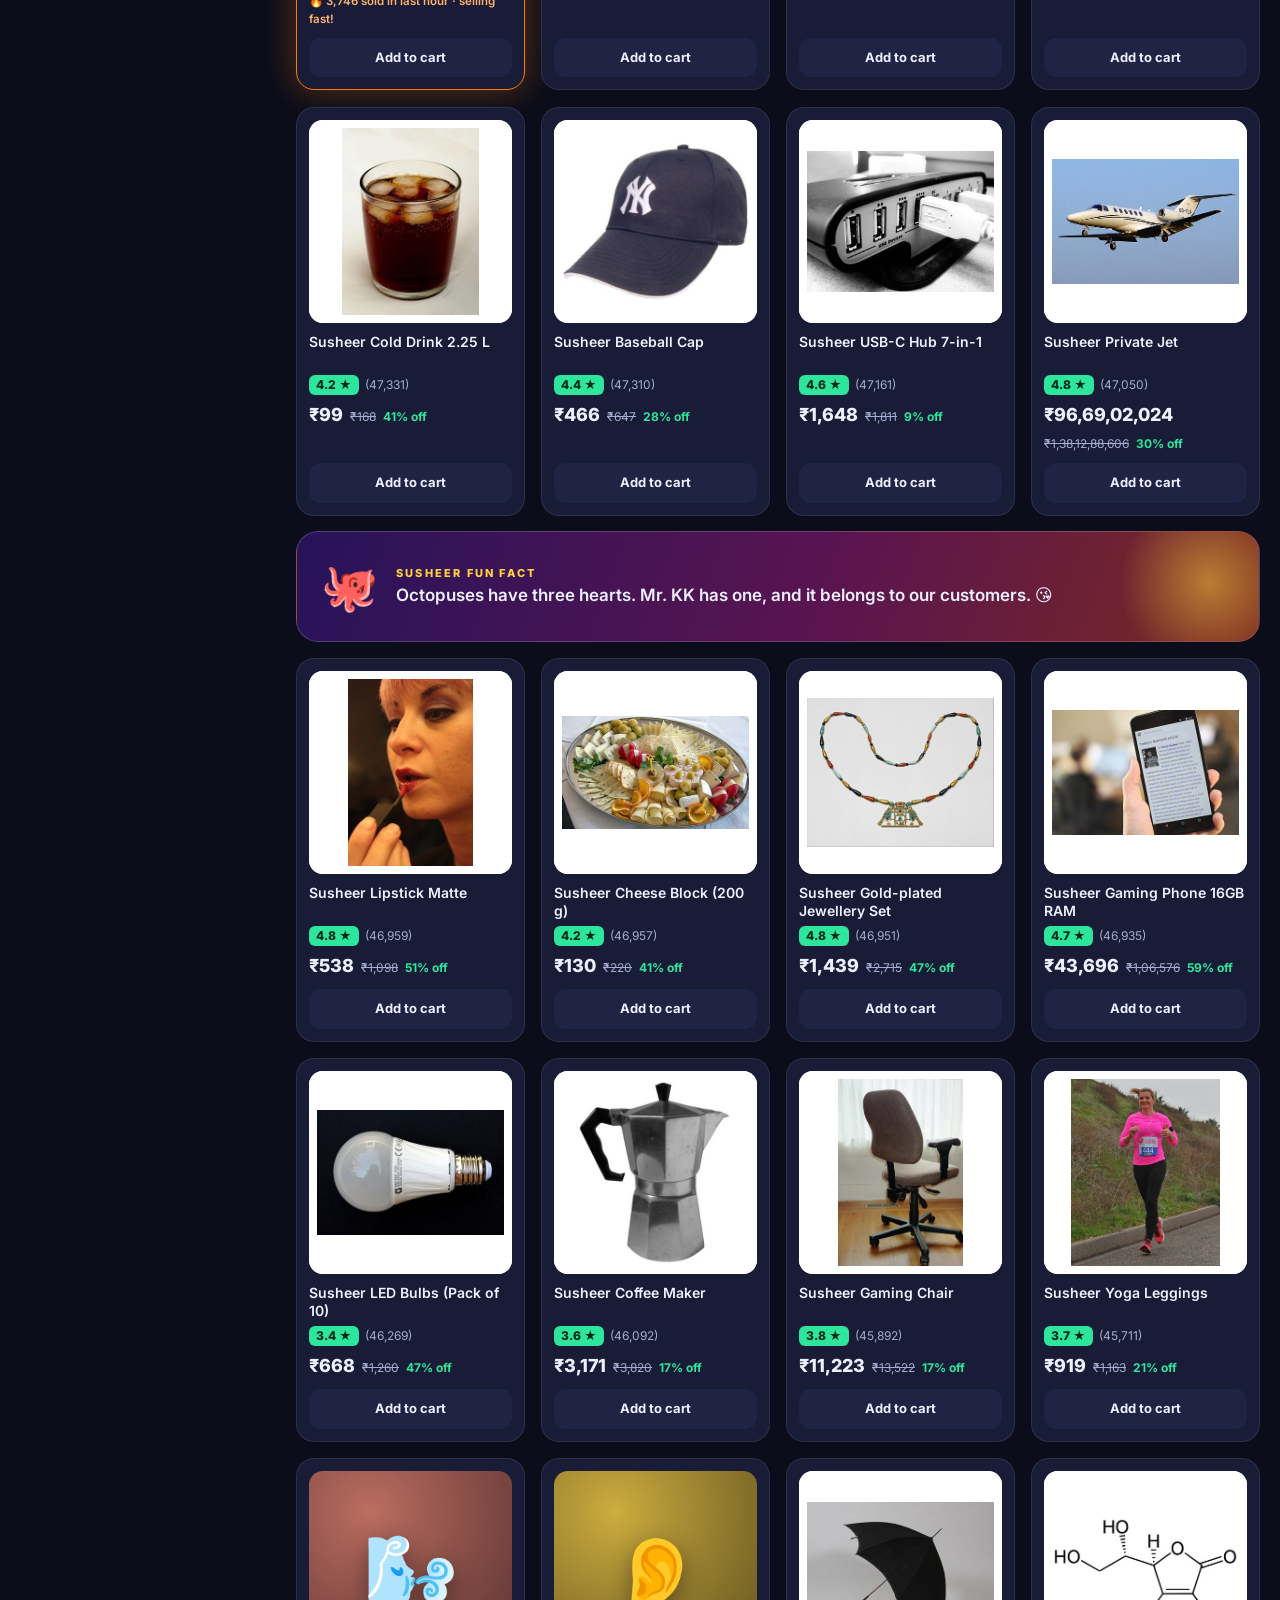
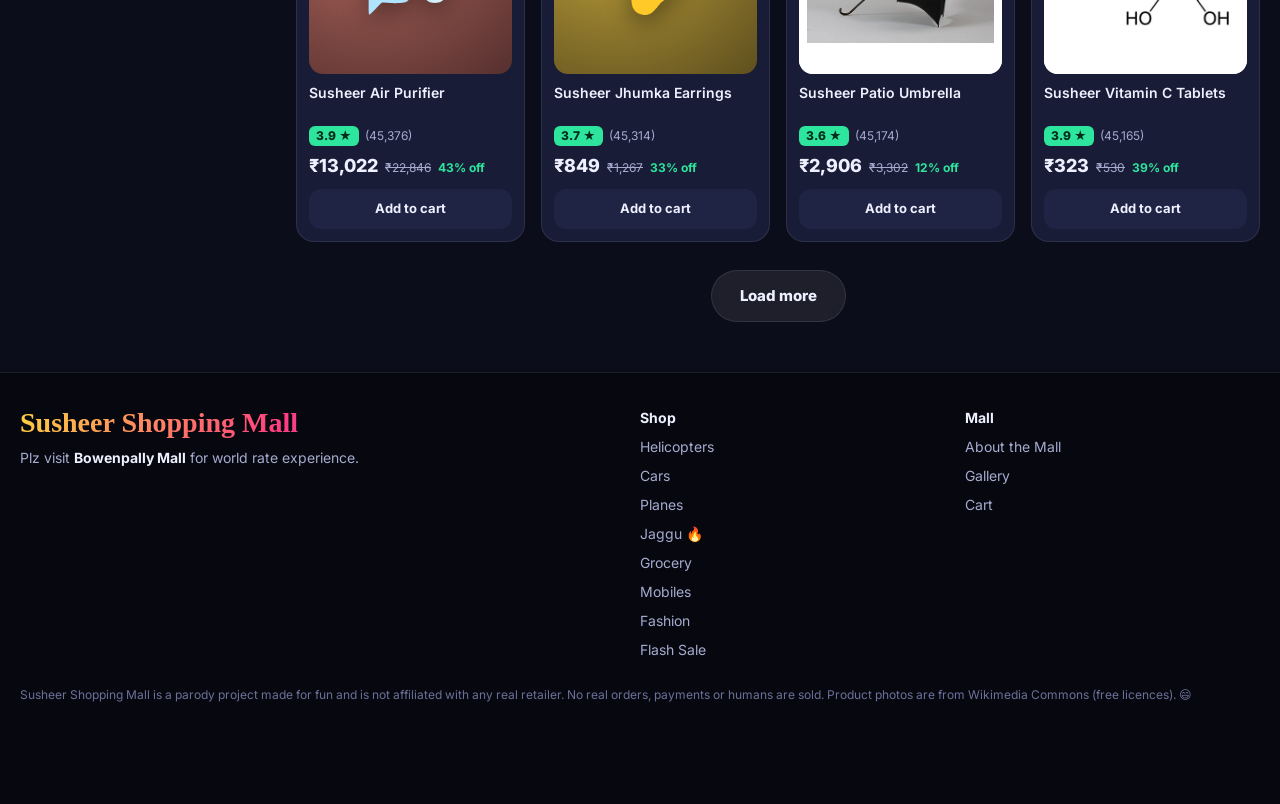
==== commit 31aad00b: "Add Local Langadeesh (Ghibli) and Global Langadeesh flash-sale products, rotating flash bar and popu" ====
--- a/index.html
+++ b/index.html
@@ -58,6 +58,9 @@
       </div>
     </div>
 
+    <div class="sec-h"><h2>⚡ More flash sales — selling out fast</h2><span>Local, Global &amp; Jagadeesh</span></div>
+    <div class="flash-row" id="flashRow"></div>
+
     <div class="sec-h"><h2>⚡ Deals of the day</h2><span>Refreshed every time you visit</span></div>
     <div class="rail" id="deals"></div>
 
--- a/css/extras.css
+++ b/css/extras.css
@@ -174,3 +174,17 @@
 .rev .st{color:#ffd23f;letter-spacing:2px}.rev small{color:var(--green);font-weight:600}
 .spinbtn{animation:pulseb .9s 6 alternate!important}
 .jagpop img,.mallpop img{background:#000}
+
+/* flash row + vs table */
+.flash-row{display:grid;grid-template-columns:repeat(auto-fit,minmax(280px,1fr));gap:14px;margin-bottom:26px}
+.fr{display:flex;gap:14px;align-items:center;padding:12px;border-radius:20px;background:linear-gradient(120deg,#2b0a2f,#4a0a2b);border:1px solid rgba(255,61,129,.5);box-shadow:0 0 30px rgba(255,10,84,.2);transition:.25s}
+.fr:hover{transform:translateY(-5px) rotate(-.6deg);box-shadow:0 0 44px rgba(255,10,84,.45)}
+.fr img{width:92px;height:122px;object-fit:cover;object-position:top;border-radius:14px;border:2px solid #fff;background:#000;flex:none}
+.fr div{display:flex;flex-direction:column;gap:3px;font-size:13px}.fr b{font-size:15px}
+.frp{font-size:20px;font-weight:900;color:var(--gold)}.frp s{font-size:12px;color:var(--soft);font-weight:500}
+.fr small{color:#ffb36b}
+.vs{padding:10px 0 20px}
+.vs-t{display:grid;grid-template-columns:110px 1fr 1fr;border:1px solid var(--line);border-radius:var(--r);overflow:hidden;background:var(--card);font-size:14px}
+.vs-t>*{padding:12px 14px;border-bottom:1px solid var(--line)}
+.vs-t span{color:var(--soft);font-weight:700}.vs-t i{font-style:normal}.vs-t b{background:var(--card2)}
+.fr img[src$=".svg"],.vis.photo img[src$=".svg"]{object-position:center}
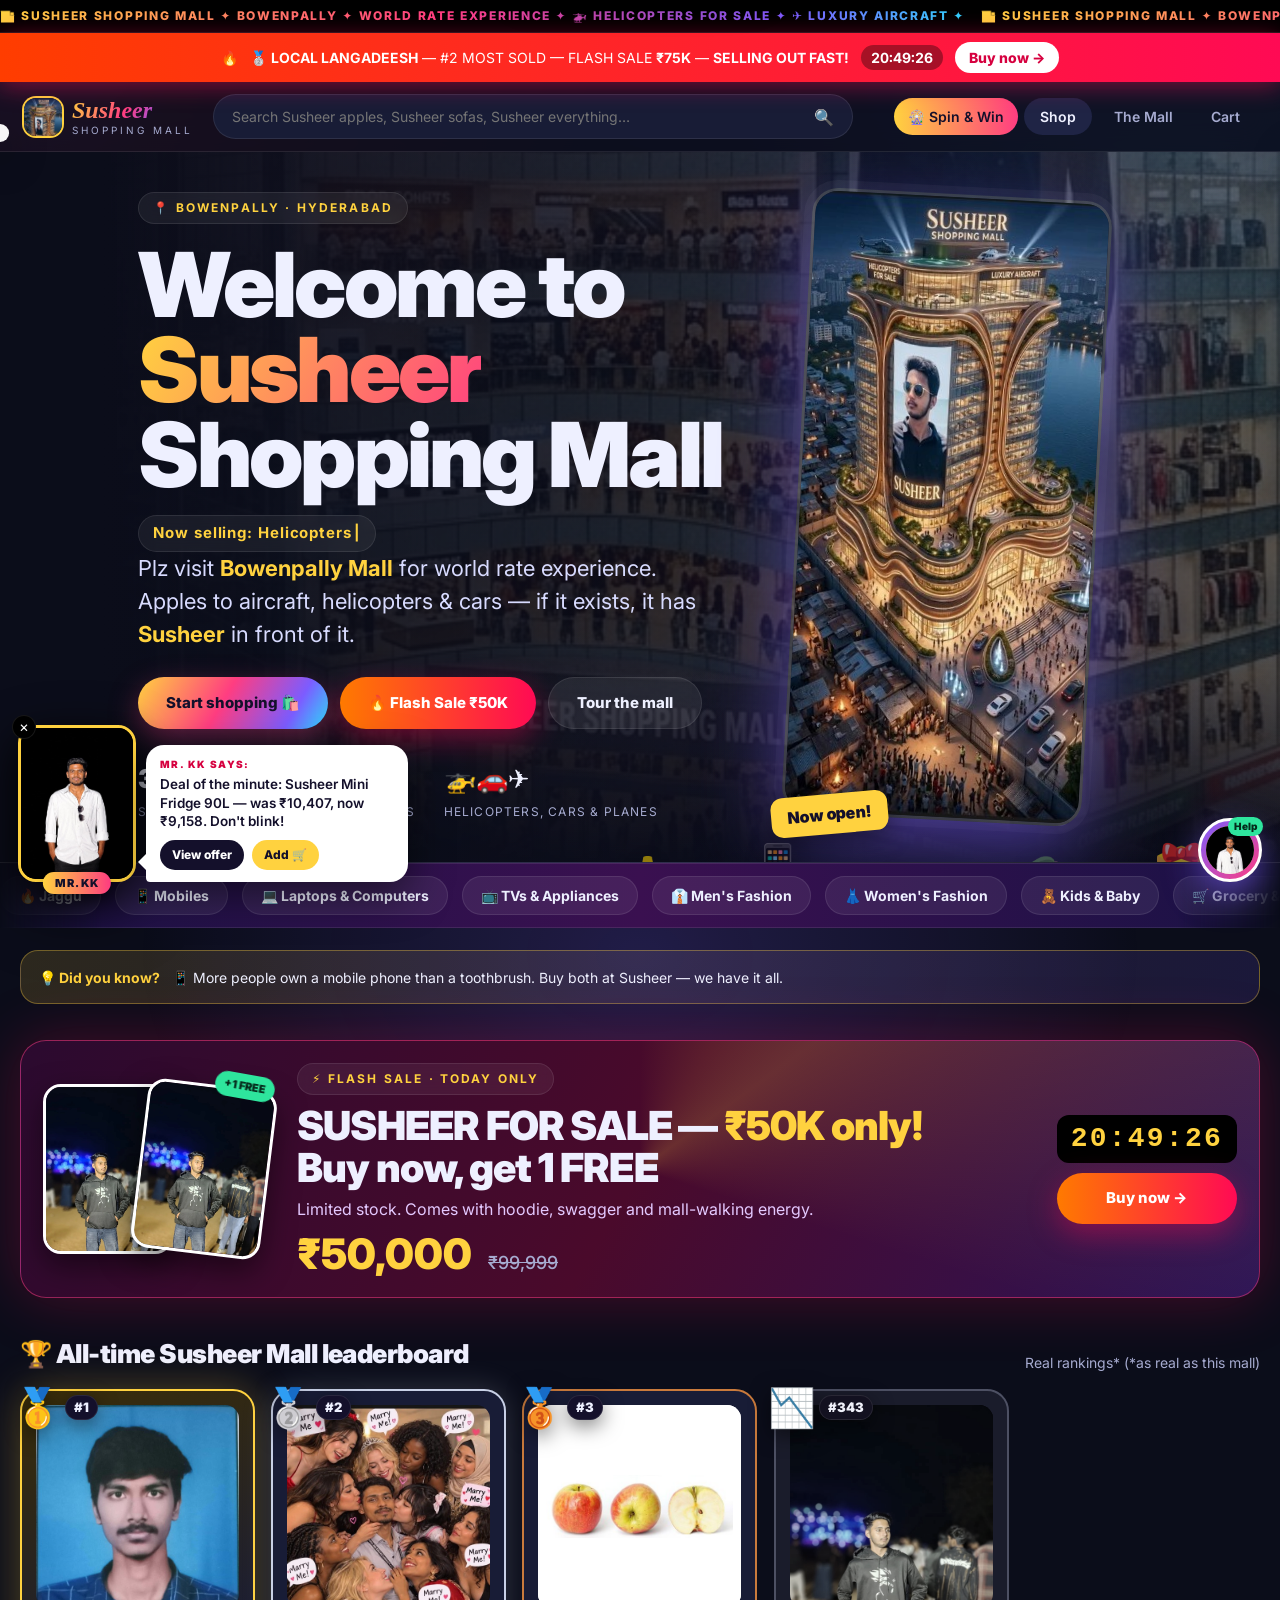
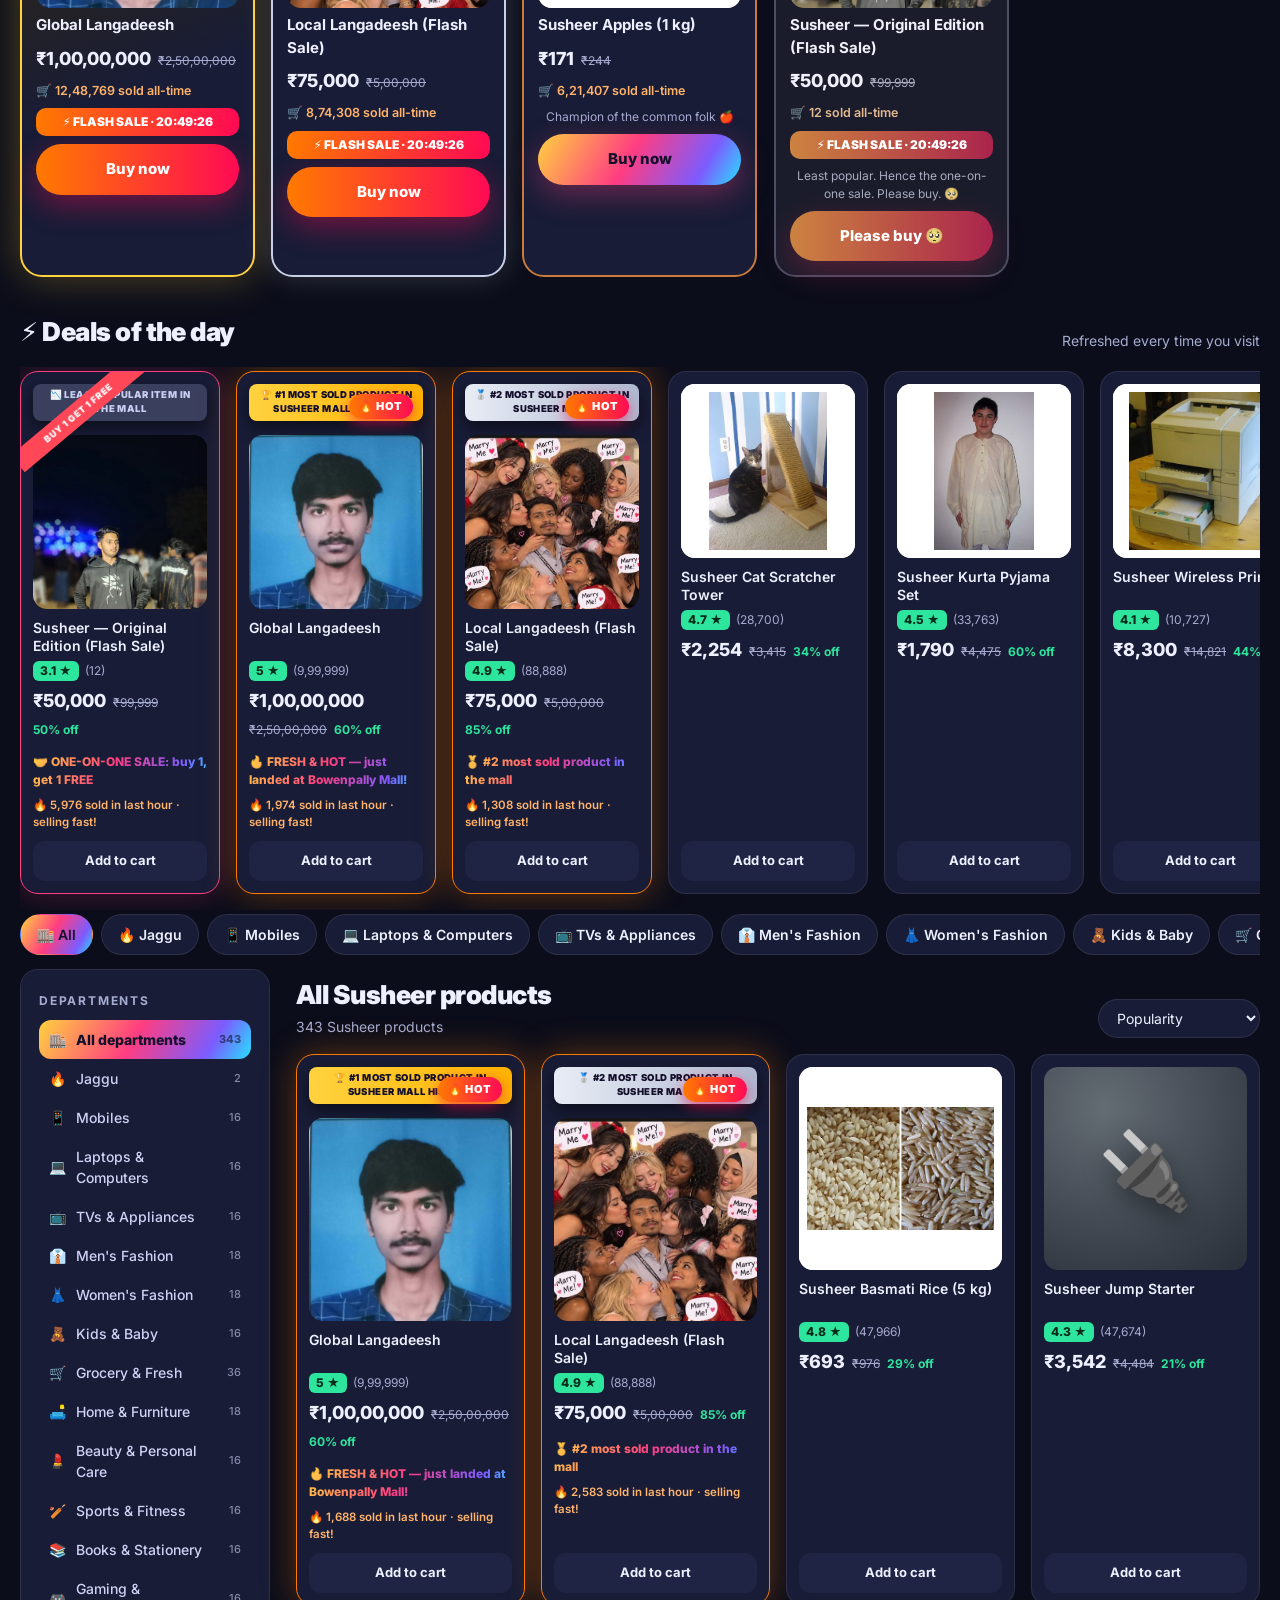
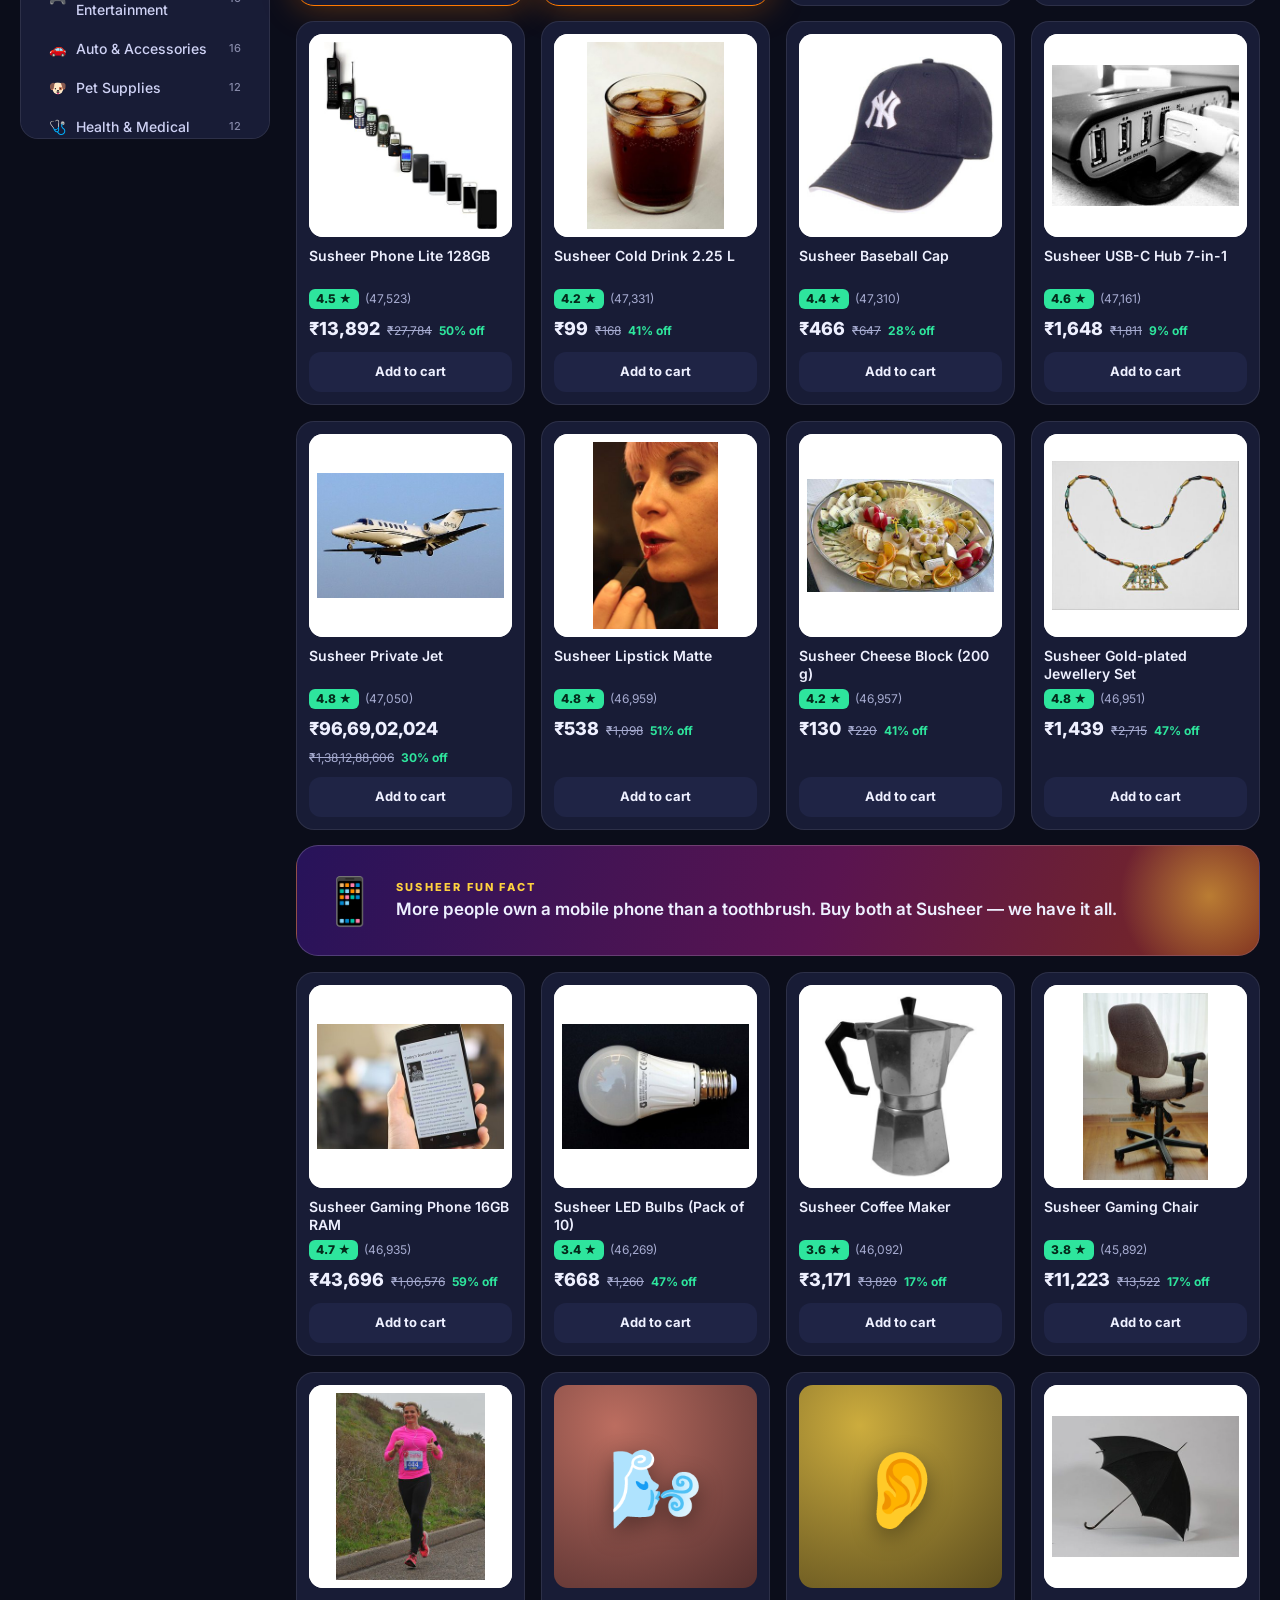
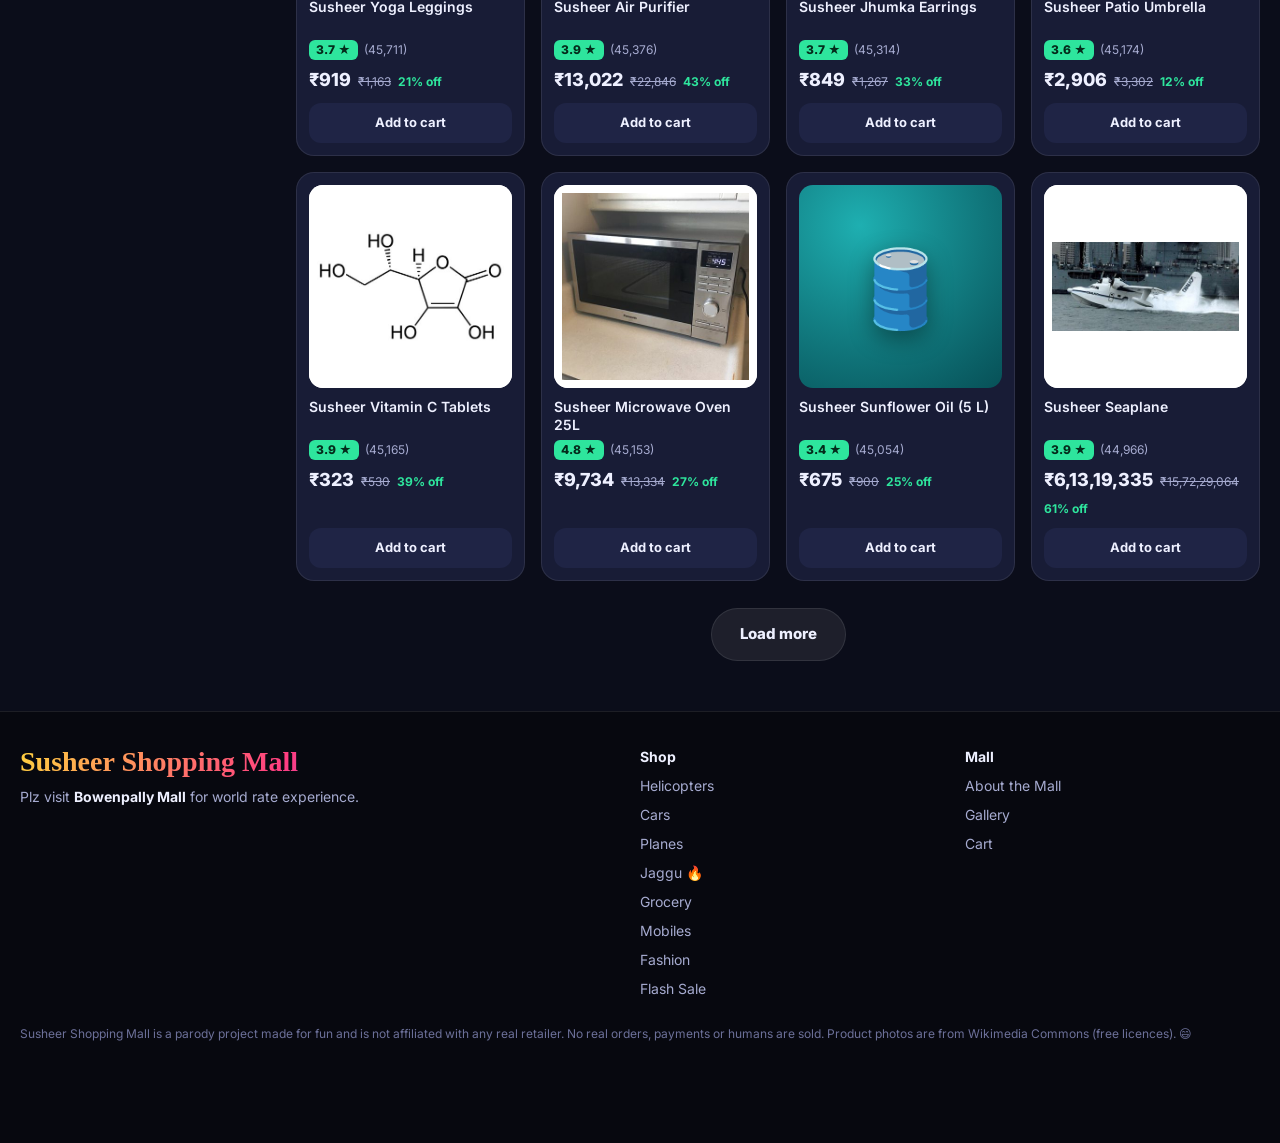
==== commit a6993260: "Global Langadeesh (#1 most sold) and Local Langadeesh (#2) as flash-sale items, leaderboard, rotatin" ====
--- a/index.html
+++ b/index.html
@@ -58,8 +58,8 @@
       </div>
     </div>
 
-    <div class="sec-h"><h2>⚡ More flash sales — selling out fast</h2><span>Local, Global &amp; Jagadeesh</span></div>
-    <div class="flash-row" id="flashRow"></div>
+    <div class="sec-h" id="boardH"><h2>🏆 All-time Susheer Mall leaderboard</h2><span>Real rankings* (*as real as this mall)</span></div>
+    <div class="board" id="board"></div>
 
     <div class="sec-h"><h2>⚡ Deals of the day</h2><span>Refreshed every time you visit</span></div>
     <div class="rail" id="deals"></div>
--- a/css/extras.css
+++ b/css/extras.css
@@ -175,16 +175,26 @@
 .spinbtn{animation:pulseb .9s 6 alternate!important}
 .jagpop img,.mallpop img{background:#000}
 
-/* flash row + vs table */
-.flash-row{display:grid;grid-template-columns:repeat(auto-fit,minmax(280px,1fr));gap:14px;margin-bottom:26px}
-.fr{display:flex;gap:14px;align-items:center;padding:12px;border-radius:20px;background:linear-gradient(120deg,#2b0a2f,#4a0a2b);border:1px solid rgba(255,61,129,.5);box-shadow:0 0 30px rgba(255,10,84,.2);transition:.25s}
-.fr:hover{transform:translateY(-5px) rotate(-.6deg);box-shadow:0 0 44px rgba(255,10,84,.45)}
-.fr img{width:92px;height:122px;object-fit:cover;object-position:top;border-radius:14px;border:2px solid #fff;background:#000;flex:none}
-.fr div{display:flex;flex-direction:column;gap:3px;font-size:13px}.fr b{font-size:15px}
-.frp{font-size:20px;font-weight:900;color:var(--gold)}.frp s{font-size:12px;color:var(--soft);font-weight:500}
-.fr small{color:#ffb36b}
-.vs{padding:10px 0 20px}
-.vs-t{display:grid;grid-template-columns:110px 1fr 1fr;border:1px solid var(--line);border-radius:var(--r);overflow:hidden;background:var(--card);font-size:14px}
-.vs-t>*{padding:12px 14px;border-bottom:1px solid var(--line)}
-.vs-t span{color:var(--soft);font-weight:700}.vs-t i{font-style:normal}.vs-t b{background:var(--card2)}
-.fr img[src$=".svg"],.vis.photo img[src$=".svg"]{object-position:center}
+/* ---- v5: rankings + flash bar rotation ---- */
+.fb-msg{animation:fadein .5s}
+.rankbadge{display:block;margin:0 0 8px;text-align:center;font-size:9.5px;font-weight:900;letter-spacing:.04em;padding:4px 6px;border-radius:8px;color:#14102b;box-shadow:0 6px 16px rgba(0,0,0,.5)}
+.rankbadge.r1,.rankbig.r1{background:linear-gradient(90deg,#ffd23f,#ffb300)}
+.rankbadge.r2,.rankbig.r2{background:linear-gradient(90deg,#e8ecf5,#aeb8d0)}
+.rankbadge.r3,.rankbig.r3{background:linear-gradient(90deg,#f0a868,#c97a3c)}
+.rankbadge.rx,.rankbig.rx{background:#3a3f5e;color:#c9cdf0}
+.card .vis{position:relative}
+.card-link{position:relative}
+.rankbig{display:inline-block;margin:10px 0 0;padding:6px 14px;border-radius:12px;color:#14102b;font-weight:800;font-size:13px}
+.board{display:grid;grid-template-columns:repeat(auto-fill,minmax(230px,1fr));gap:16px;margin-bottom:34px}
+.rank{position:relative;display:flex;flex-direction:column;gap:8px;padding:14px;border-radius:22px;background:var(--card);border:2px solid var(--line);animation:rise .6s both}
+.rank.r1{border-color:#ffd23f;box-shadow:0 0 40px rgba(255,210,63,.3);background:linear-gradient(160deg,#3a2d08,var(--card) 60%)}
+.rank.r2{border-color:#c8d0e6;box-shadow:0 0 30px rgba(200,208,230,.2)}
+.rank.r3{border-color:#c97a3c}
+.rank.rx{border-color:#4a4f73;filter:saturate(.55)}
+.rank .medal{position:absolute;z-index:4;left:-8px;top:-12px;font-size:38px;display:flex;align-items:center;gap:4px;filter:drop-shadow(0 6px 10px rgba(0,0,0,.5))}
+.rank .medal small{font-size:13px;font-weight:900;background:#14102b;padding:2px 8px;border-radius:99px;border:1px solid var(--line)}
+.rank h3{font-size:15px;margin-top:6px}
+.rank .vis{aspect-ratio:1/1}
+.rank .flashtag{background:linear-gradient(90deg,#ff7a00,#ff0a54);color:#fff;font-weight:900;font-size:12px;text-align:center;padding:5px;border-radius:10px;animation:pulseb .9s 8 alternate}
+.rank .note{color:var(--soft);font-size:12px;text-align:center}
+.rank .sold{font-size:12.5px}
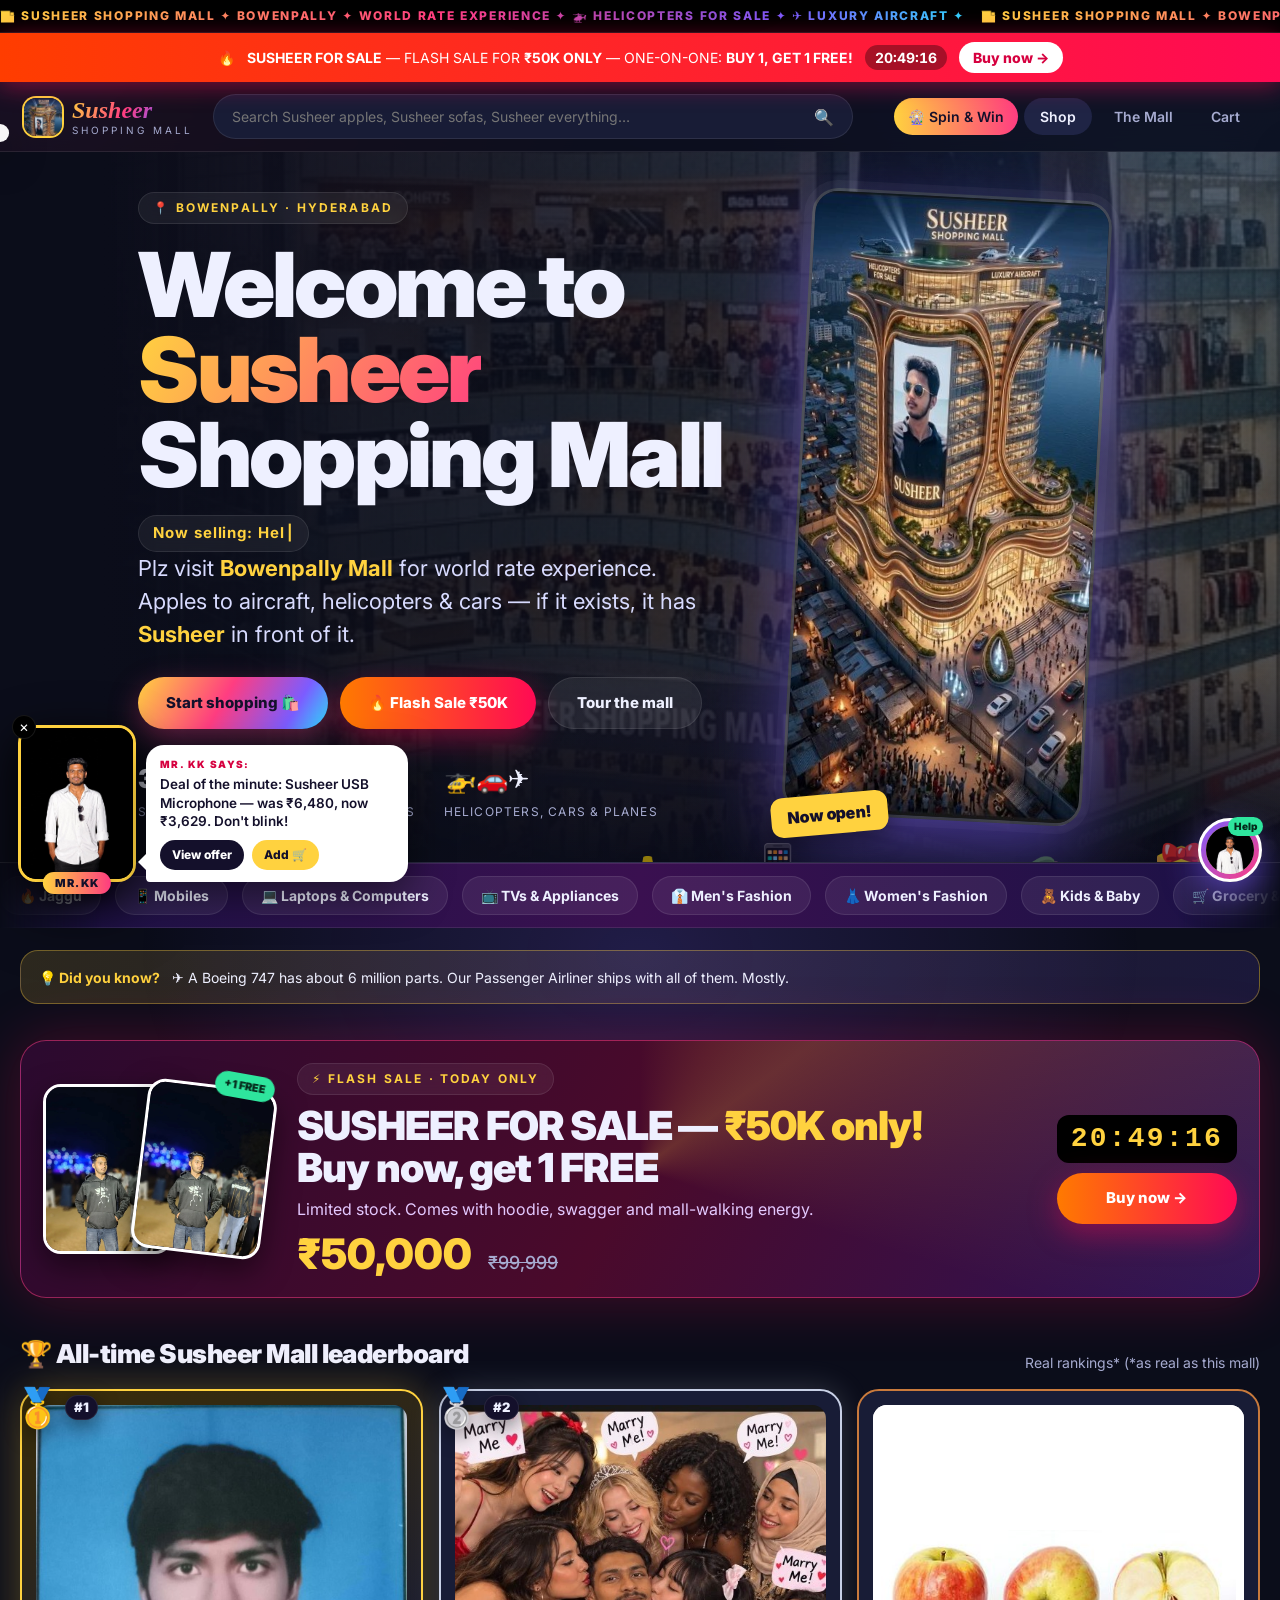
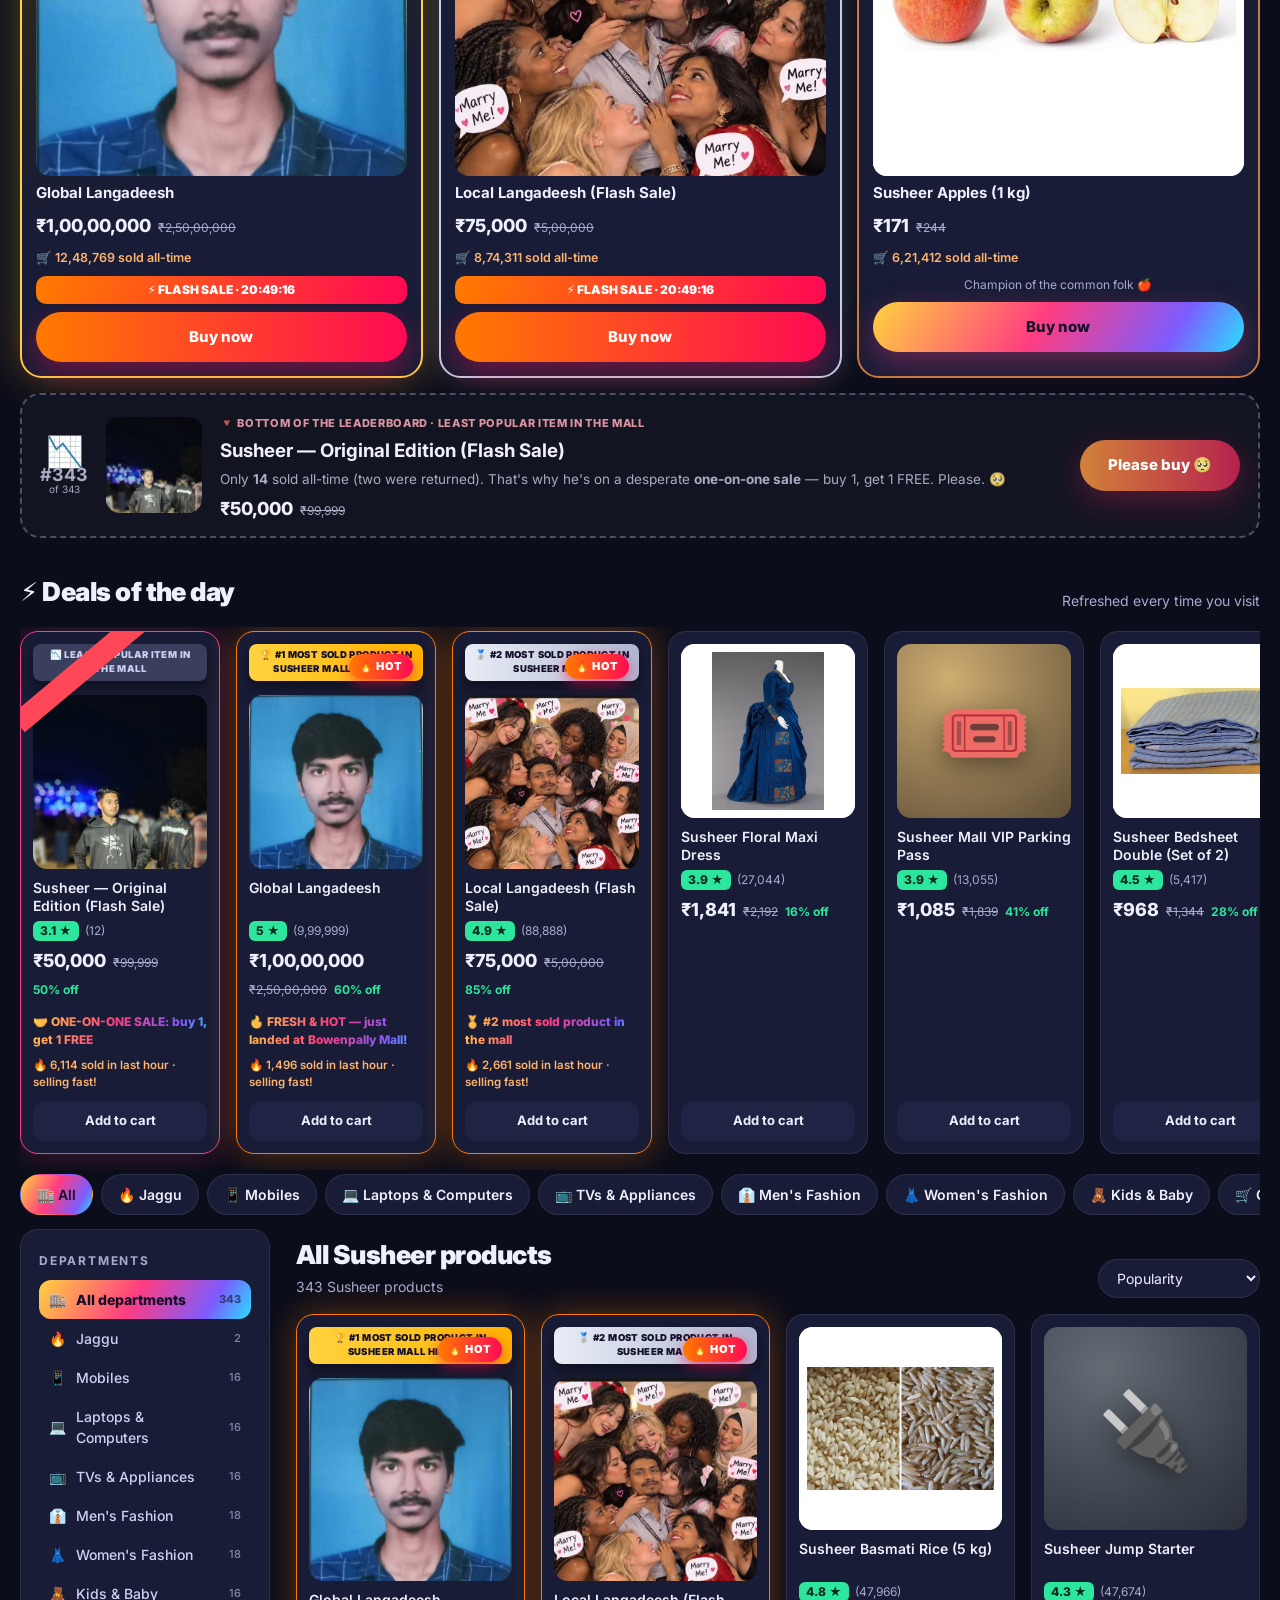
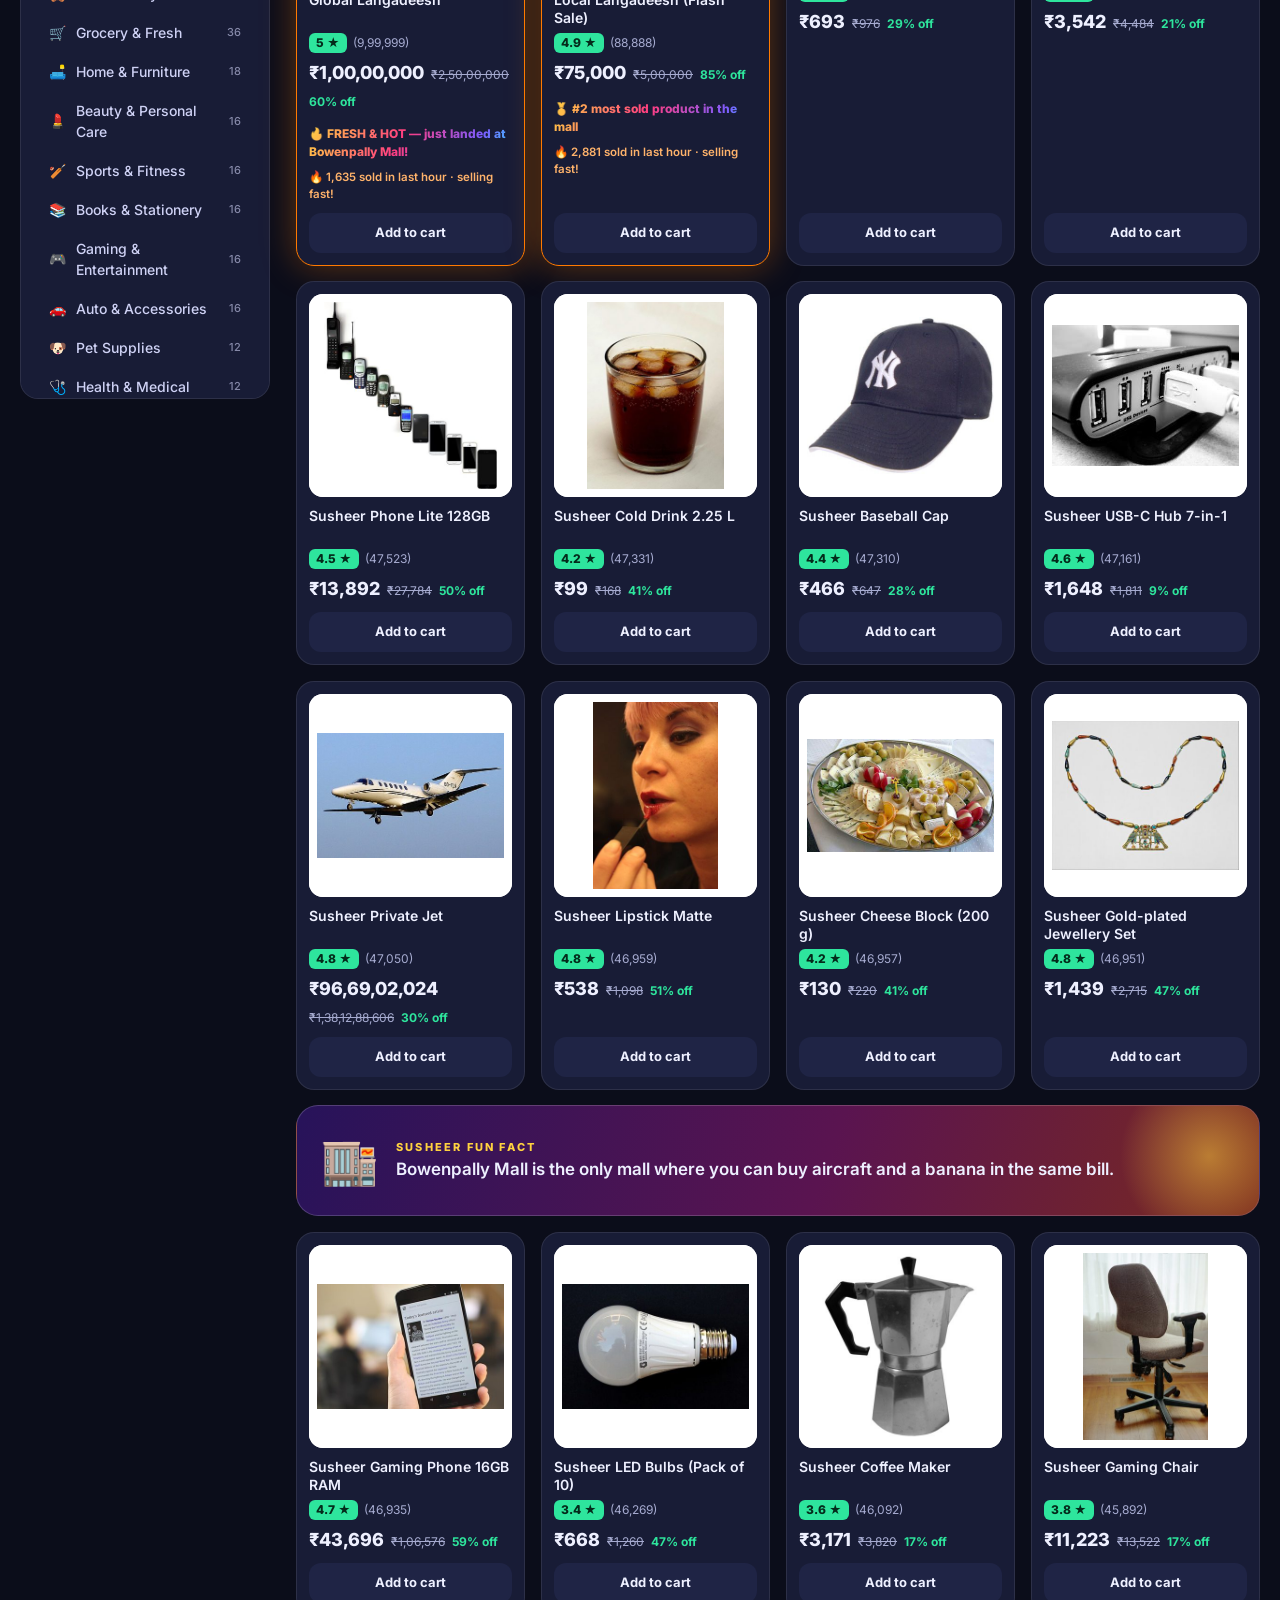
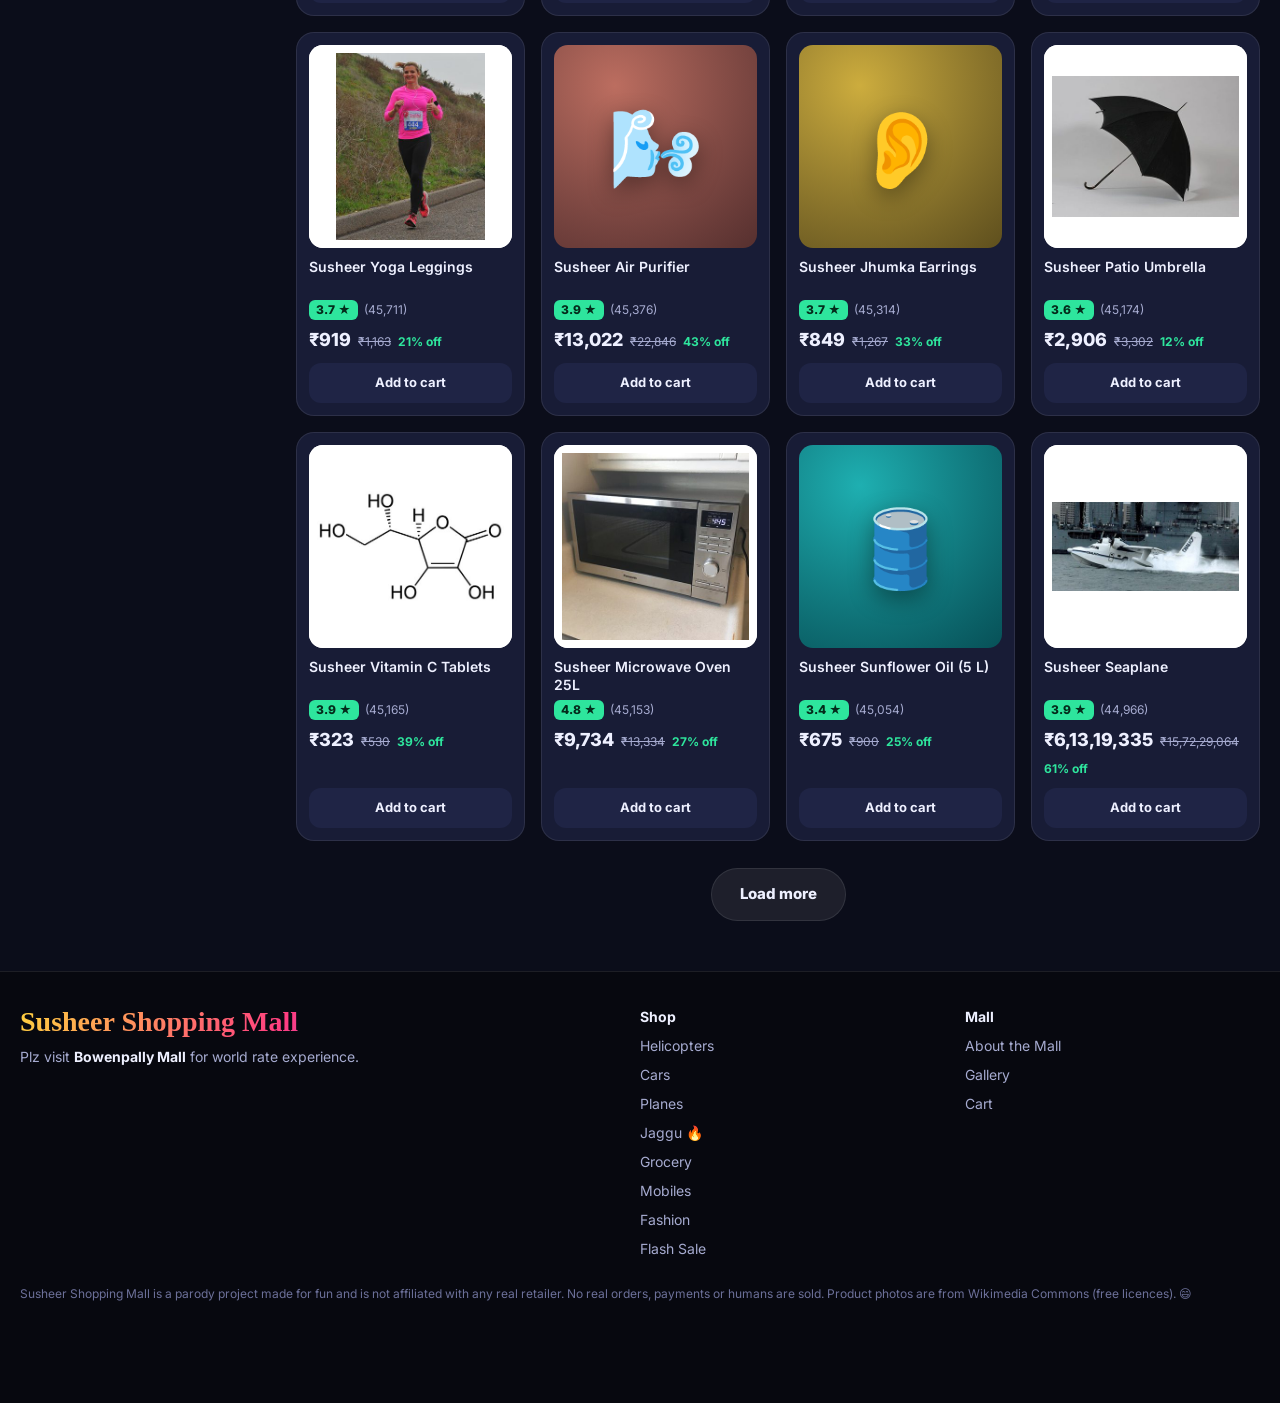
==== commit 0a19cbfd: "Leaderboard: top 3 only, Susheer in separate bottom-of-leaderboard strip Co-Authored-By: Claude Sonn" ====
--- a/index.html
+++ b/index.html
@@ -60,6 +60,7 @@
 
     <div class="sec-h" id="boardH"><h2>🏆 All-time Susheer Mall leaderboard</h2><span>Real rankings* (*as real as this mall)</span></div>
     <div class="board" id="board"></div>
+    <div id="boardLast"></div>
 
     <div class="sec-h"><h2>⚡ Deals of the day</h2><span>Refreshed every time you visit</span></div>
     <div class="rail" id="deals"></div>
--- a/css/extras.css
+++ b/css/extras.css
@@ -198,3 +198,11 @@
 .rank .flashtag{background:linear-gradient(90deg,#ff7a00,#ff0a54);color:#fff;font-weight:900;font-size:12px;text-align:center;padding:5px;border-radius:10px;animation:pulseb .9s 8 alternate}
 .rank .note{color:var(--soft);font-size:12px;text-align:center}
 .rank .sold{font-size:12.5px}
+.board{grid-template-columns:repeat(auto-fit,minmax(240px,1fr));margin-bottom:14px}
+.lastrank{display:flex;align-items:center;gap:18px;flex-wrap:wrap;padding:14px 18px;margin-bottom:34px;border-radius:20px;background:#12142a;border:2px dashed #4a4f73;filter:saturate(.6)}
+.lastrank .vis{width:96px;height:96px;aspect-ratio:1;border-radius:14px}
+.lr-pos{display:flex;flex-direction:column;align-items:center;font-size:30px;line-height:1}
+.lr-pos b{font-size:18px;color:var(--soft)}.lr-pos small{font-size:10px;color:var(--soft)}
+.lr-body{flex:1;min-width:220px}
+.lr-body small{color:#ff8a9a;font-weight:800;font-size:11px;letter-spacing:.06em}
+.lr-body h3{margin:4px 0}.lr-body p{color:var(--soft);font-size:13.5px;margin:4px 0 6px}
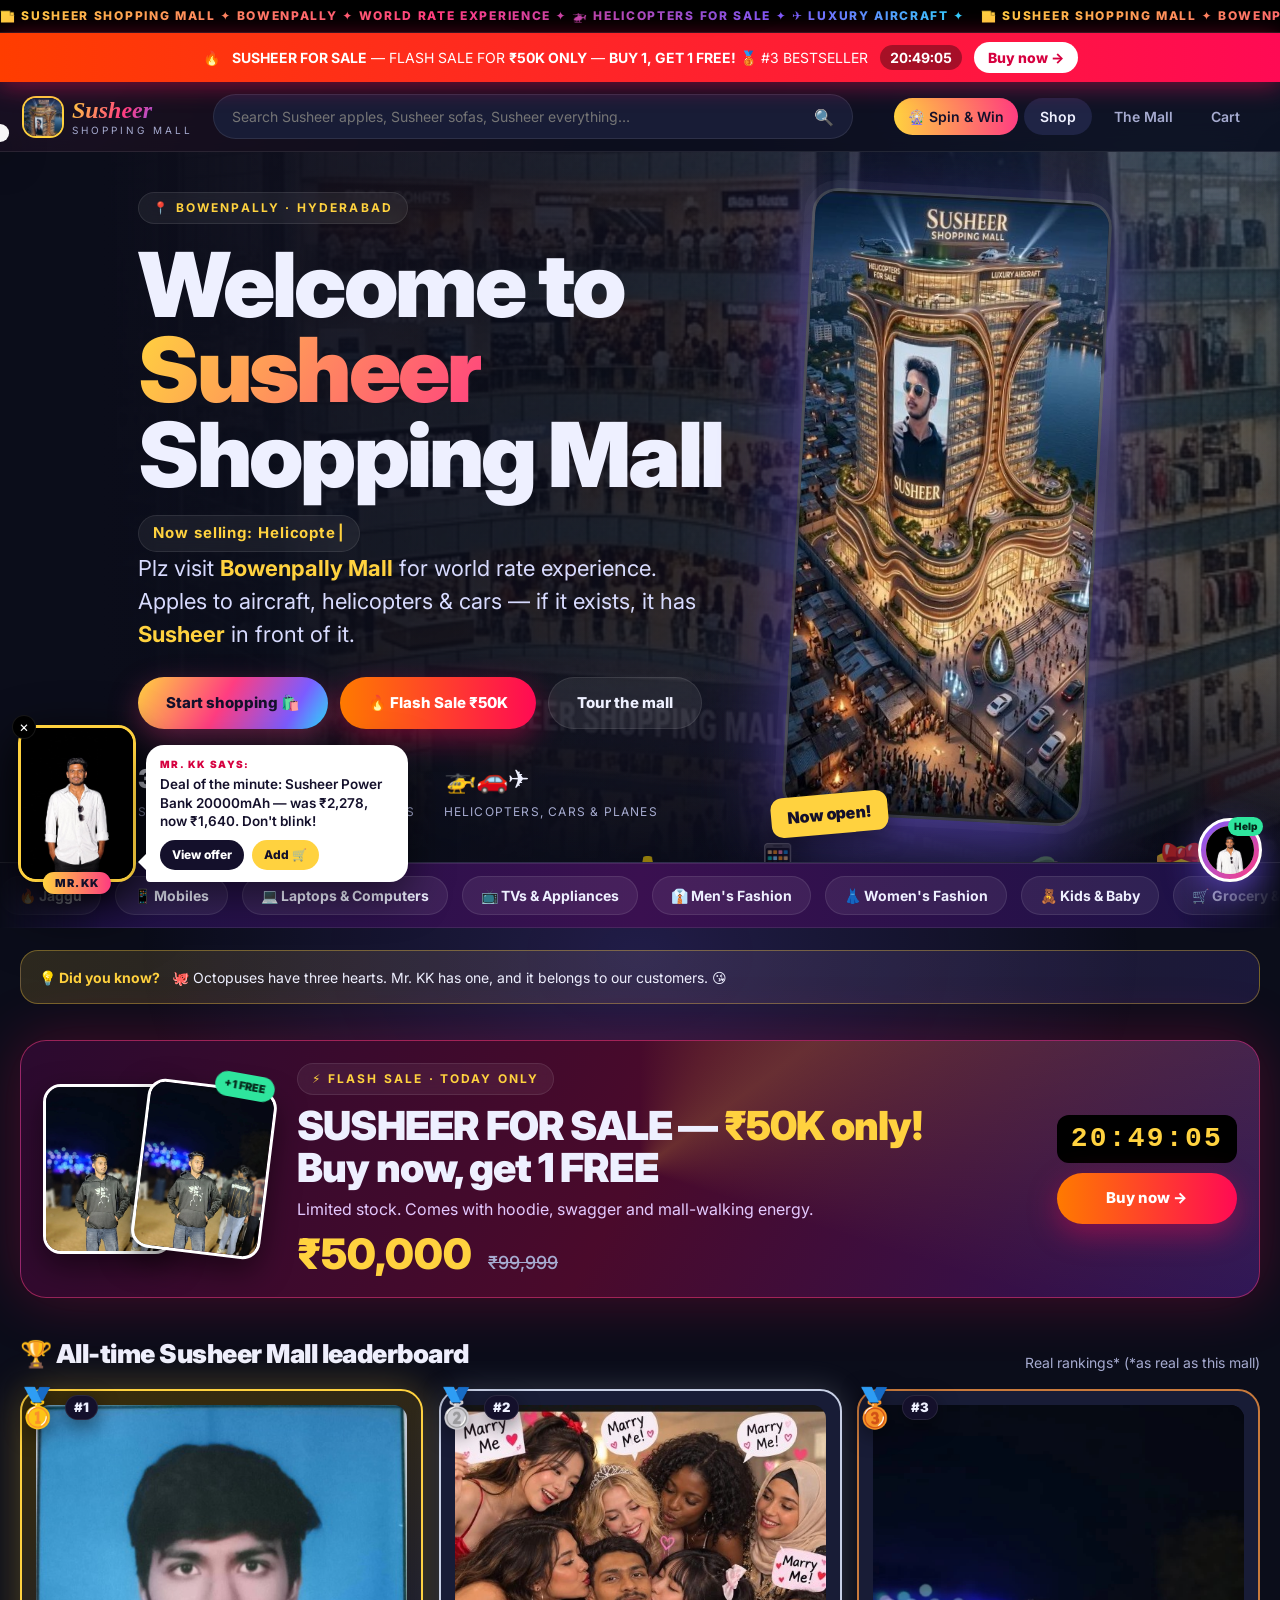
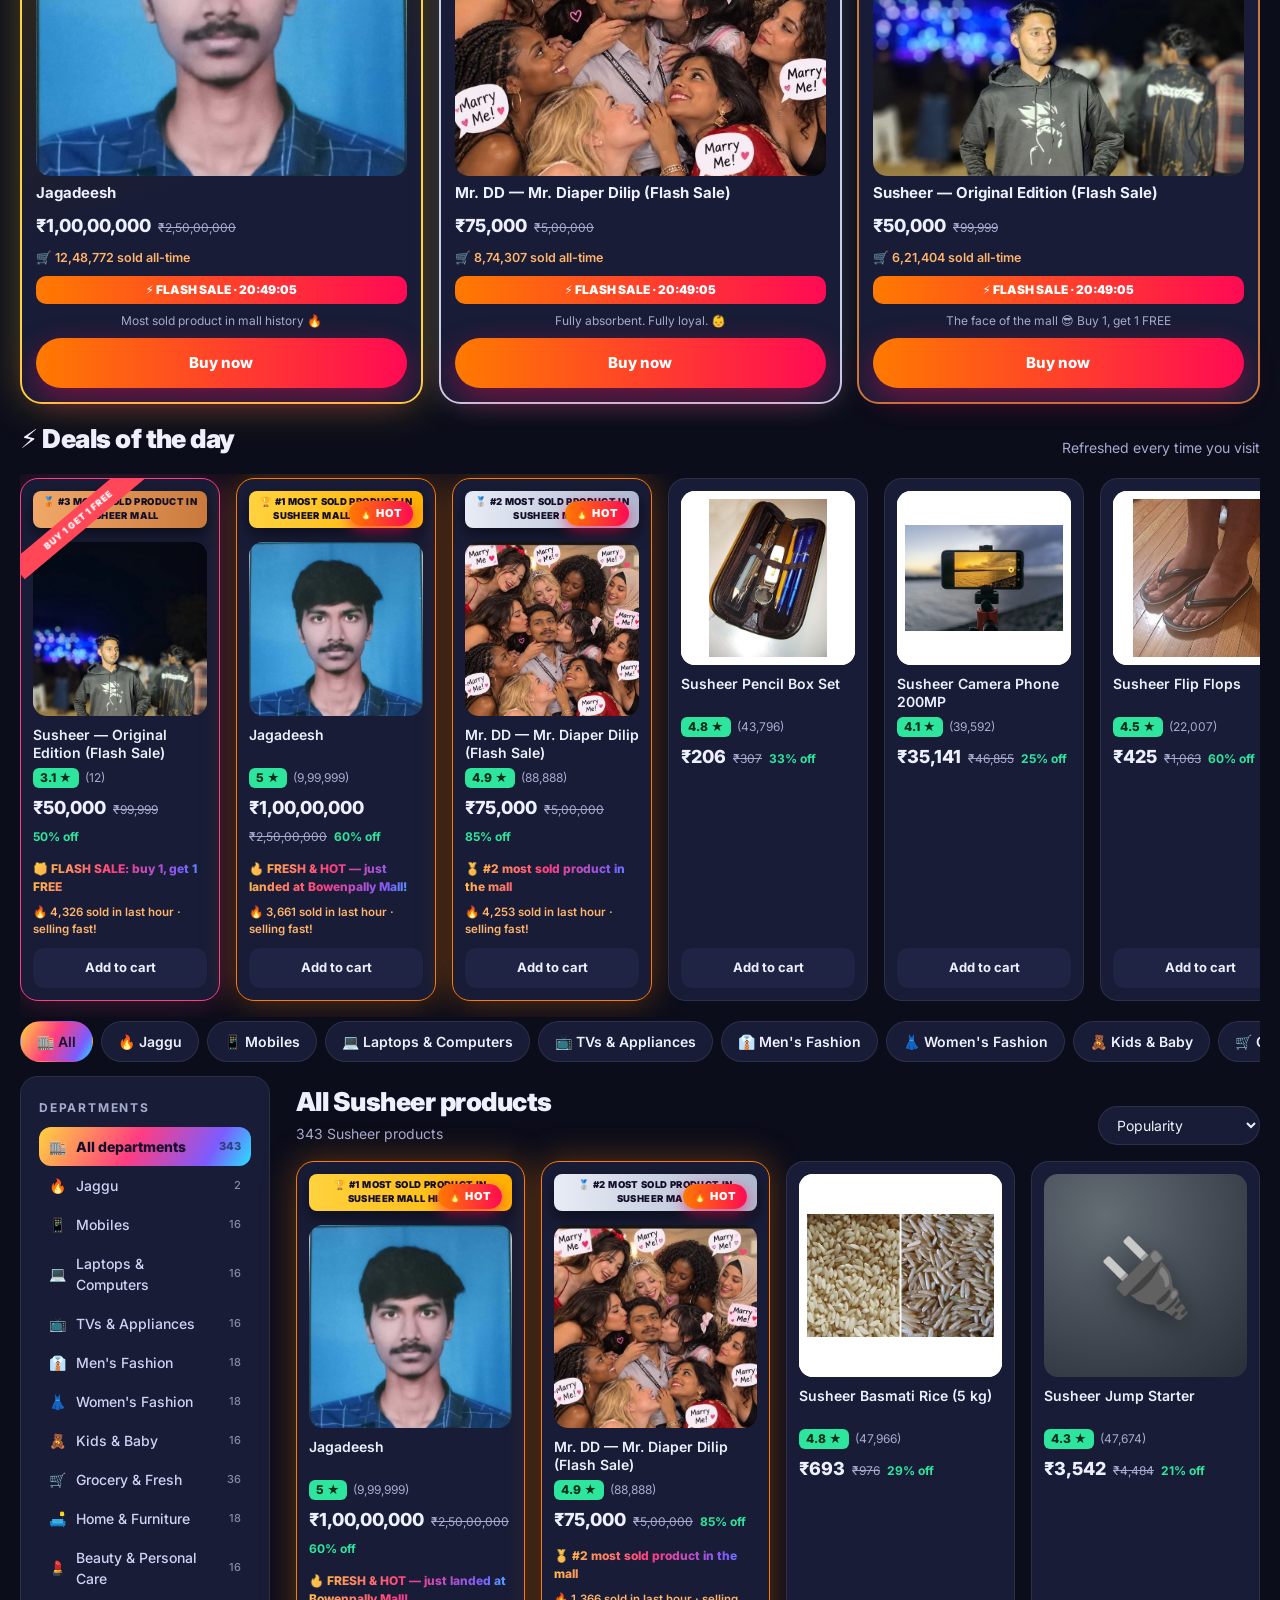
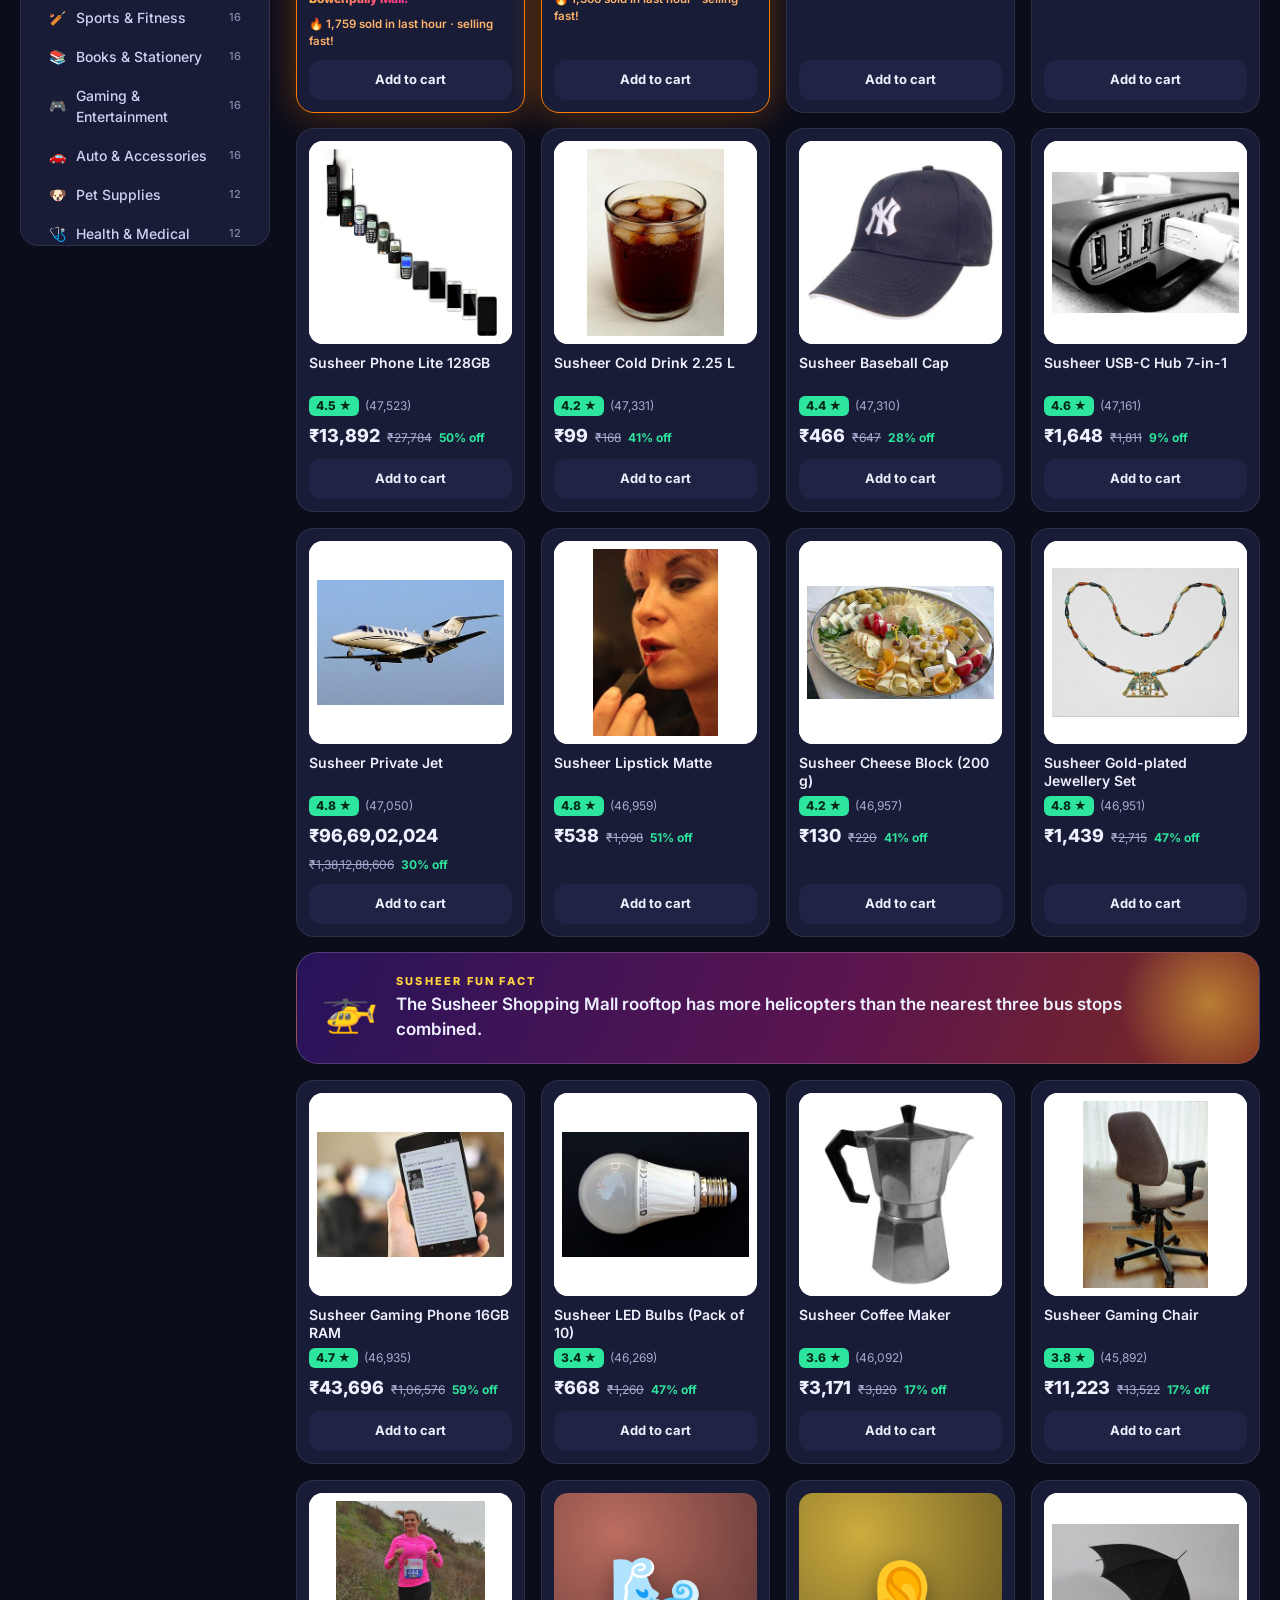
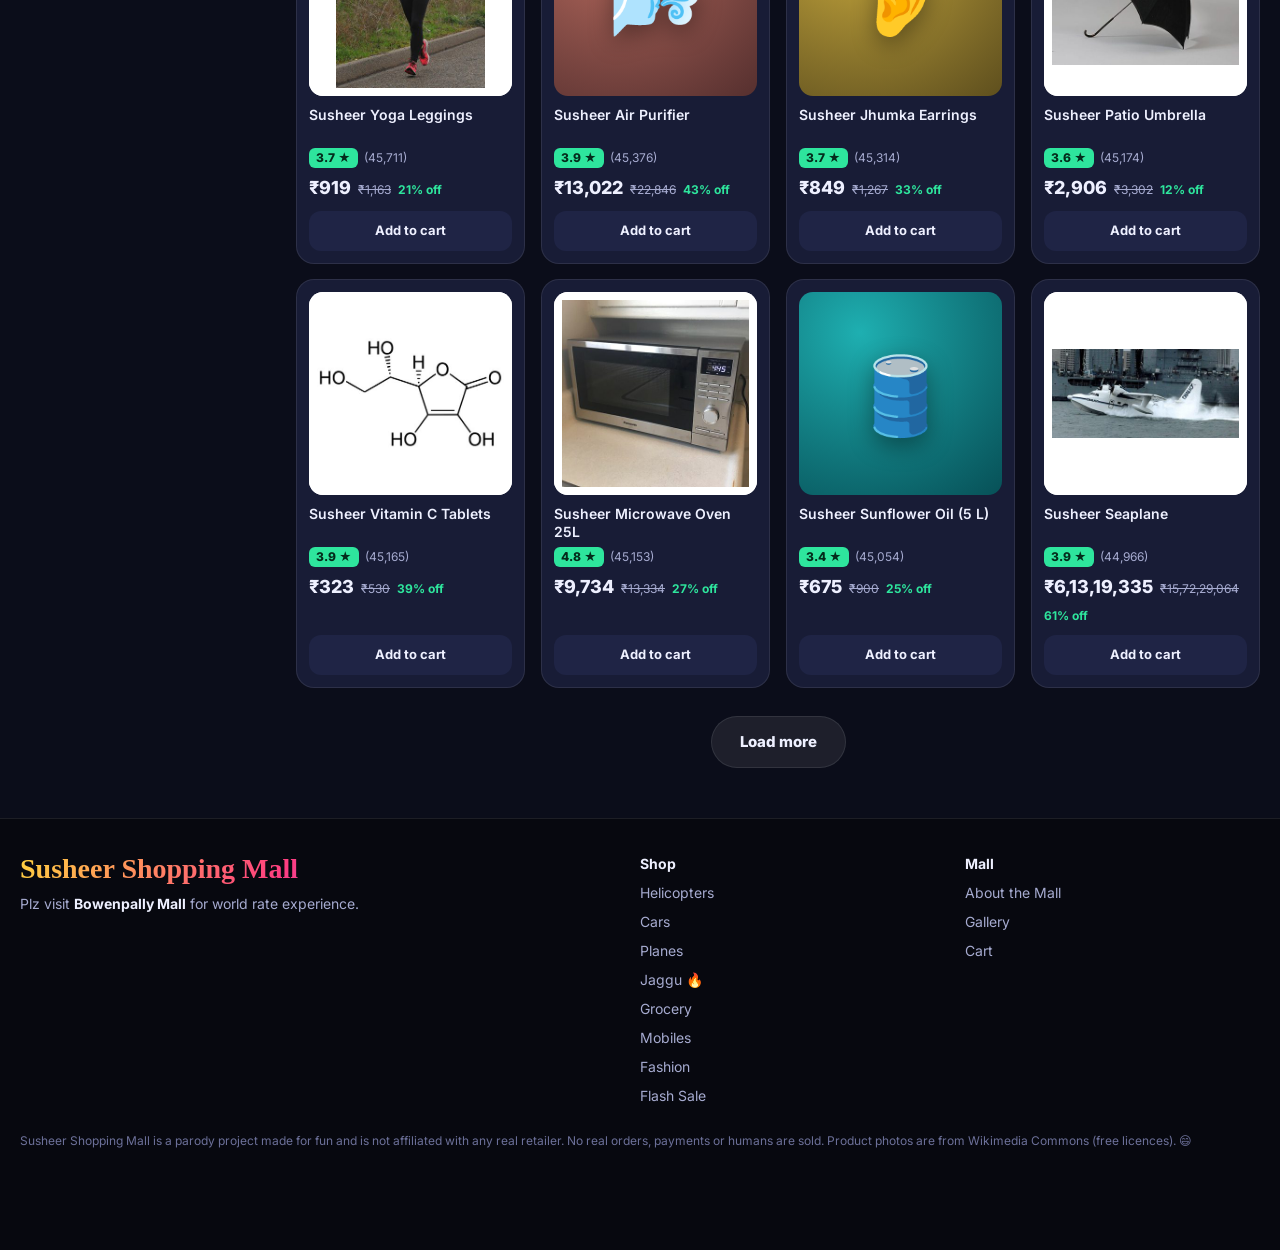
==== commit 798010d1: "Rename to Jagadeesh and Mr. DD (Mr. Diaper Dilip); Susheer #3 on leaderboard; remove unpopular story" ====
--- a/index.html
+++ b/index.html
@@ -60,7 +60,6 @@
 
     <div class="sec-h" id="boardH"><h2>🏆 All-time Susheer Mall leaderboard</h2><span>Real rankings* (*as real as this mall)</span></div>
     <div class="board" id="board"></div>
-    <div id="boardLast"></div>
 
     <div class="sec-h"><h2>⚡ Deals of the day</h2><span>Refreshed every time you visit</span></div>
     <div class="rail" id="deals"></div>
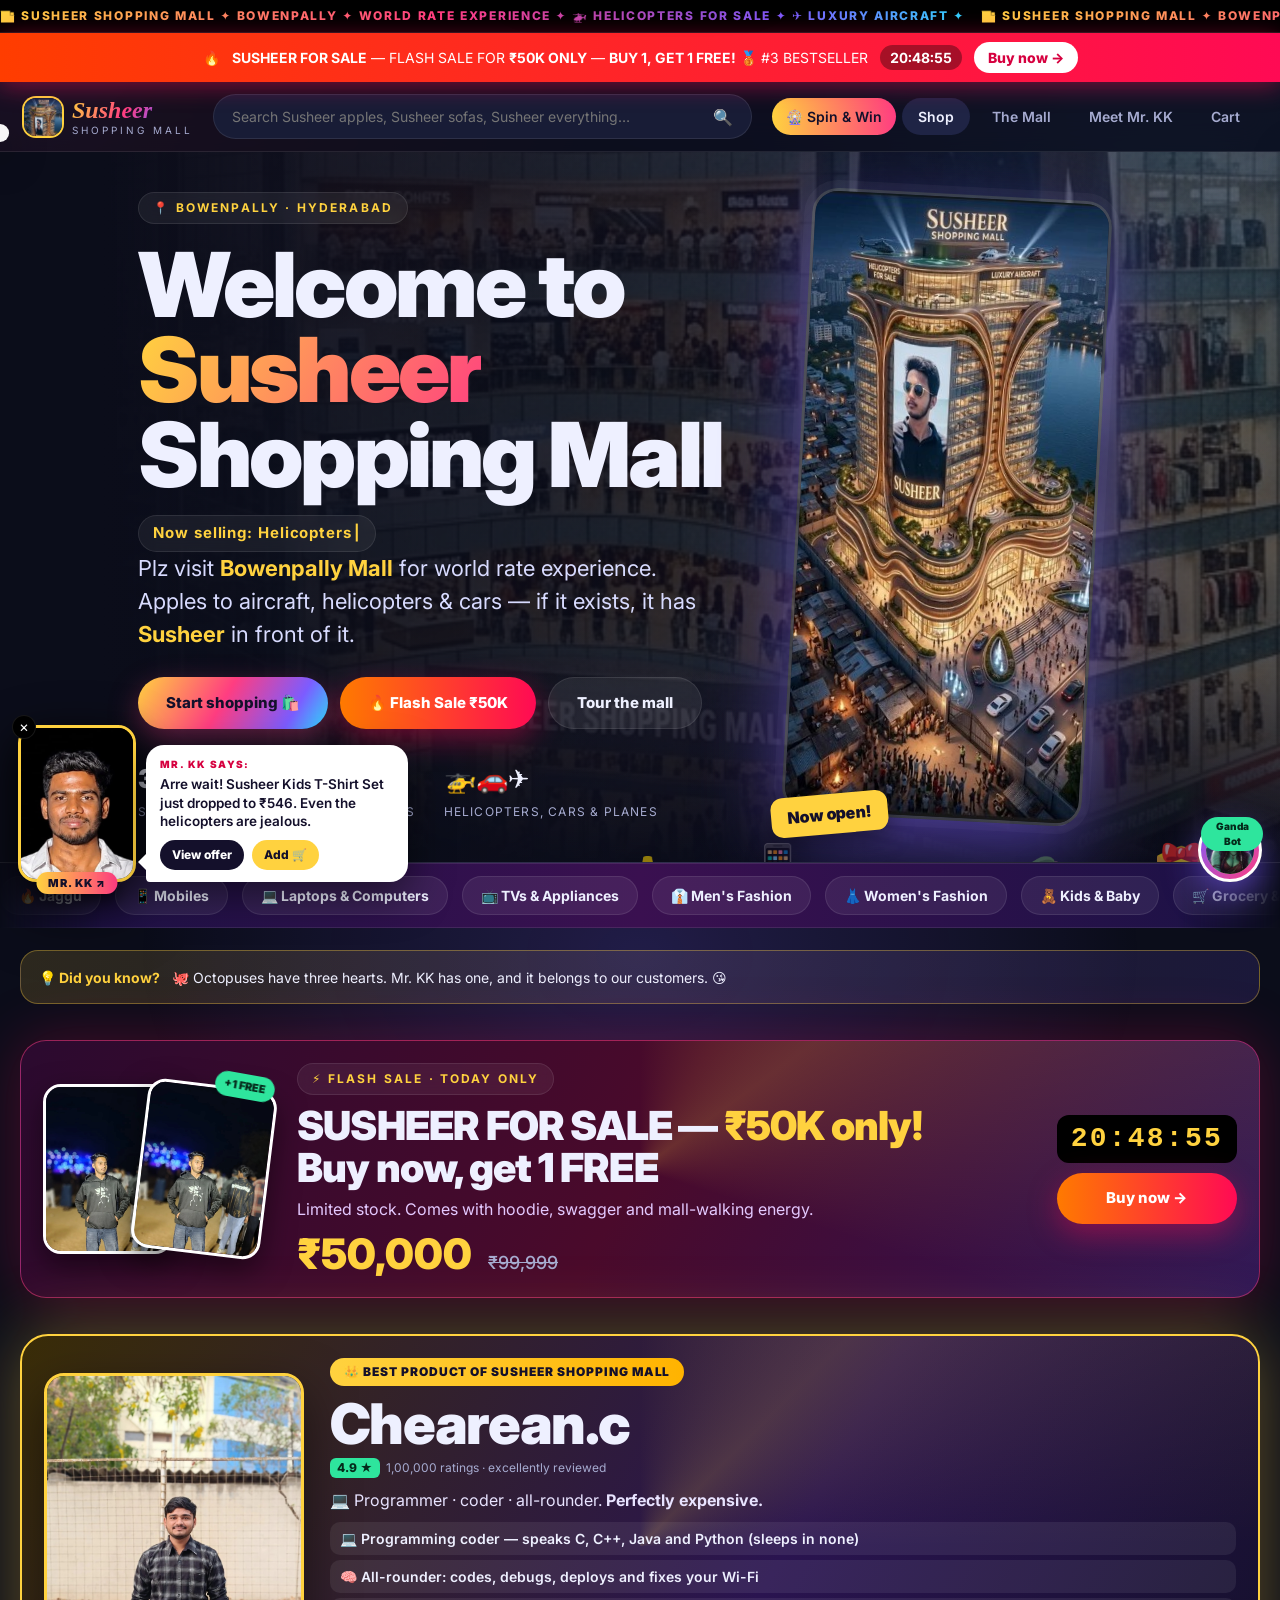
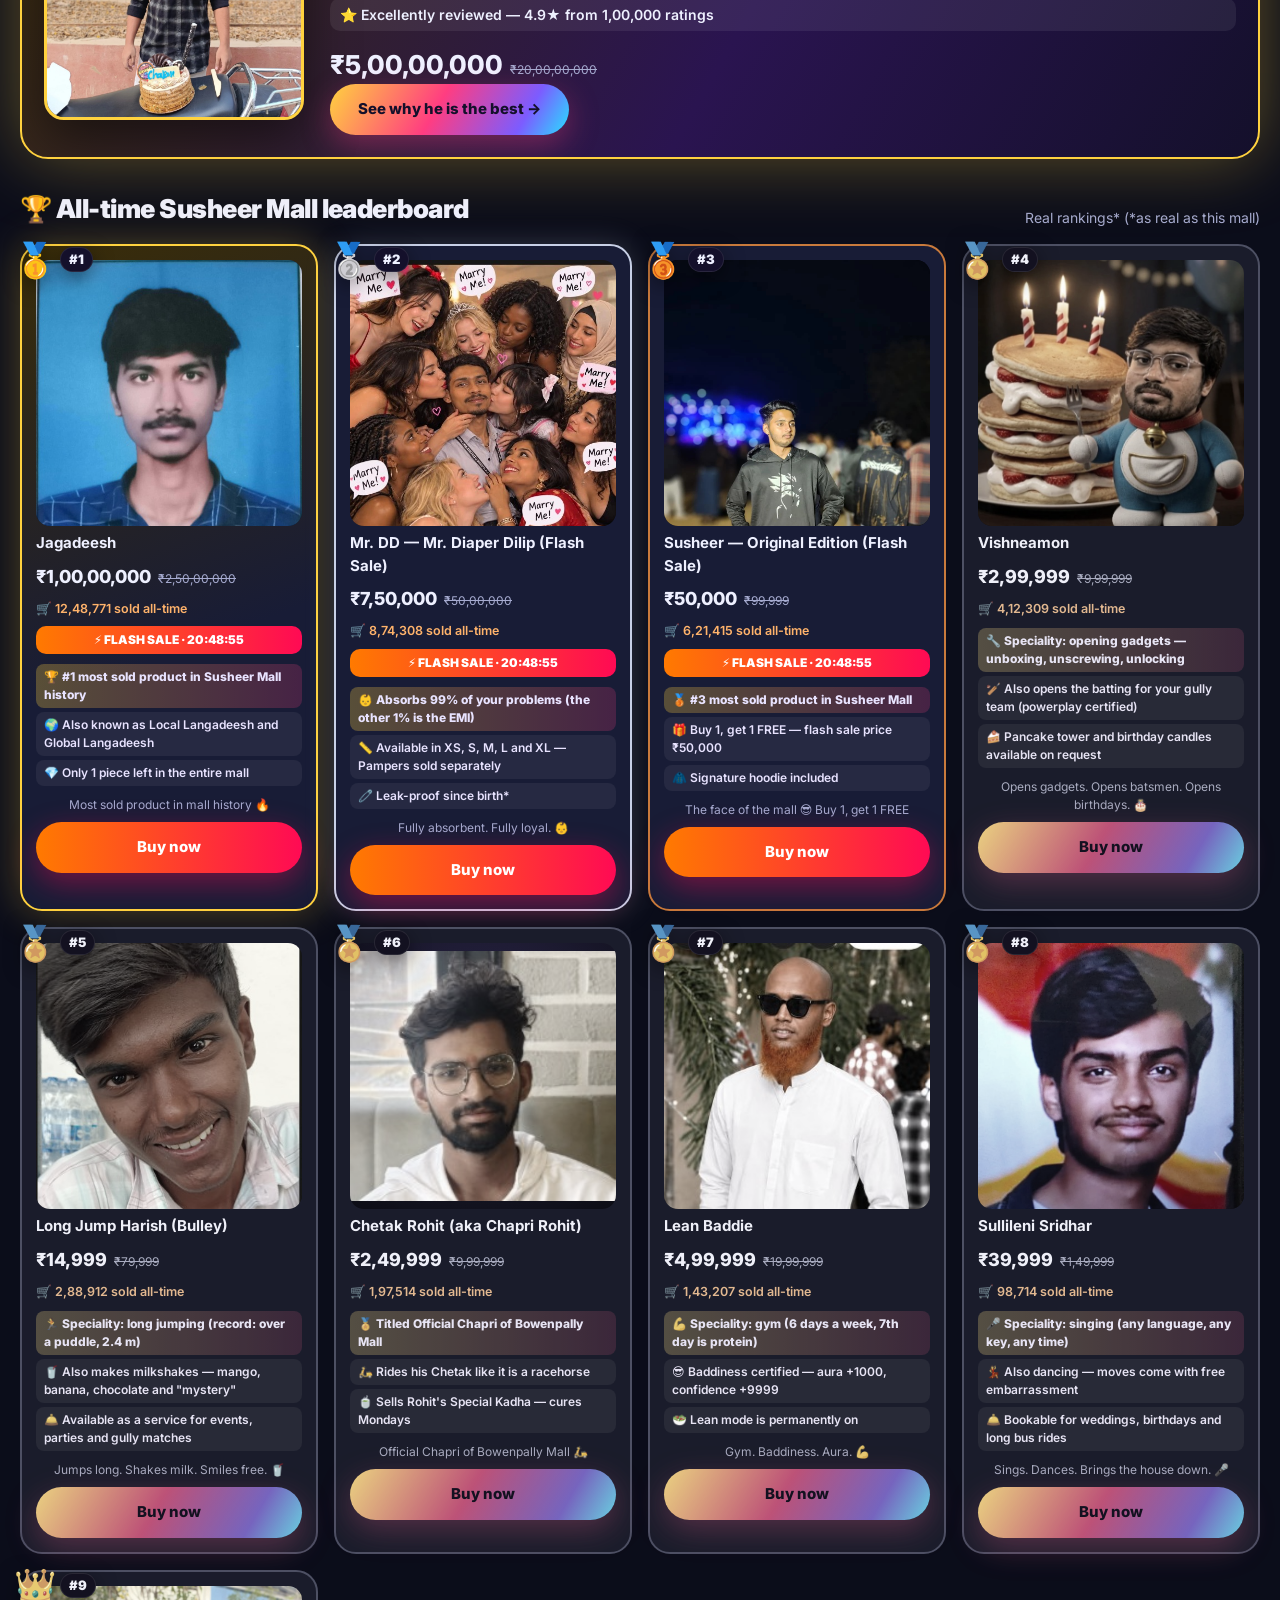
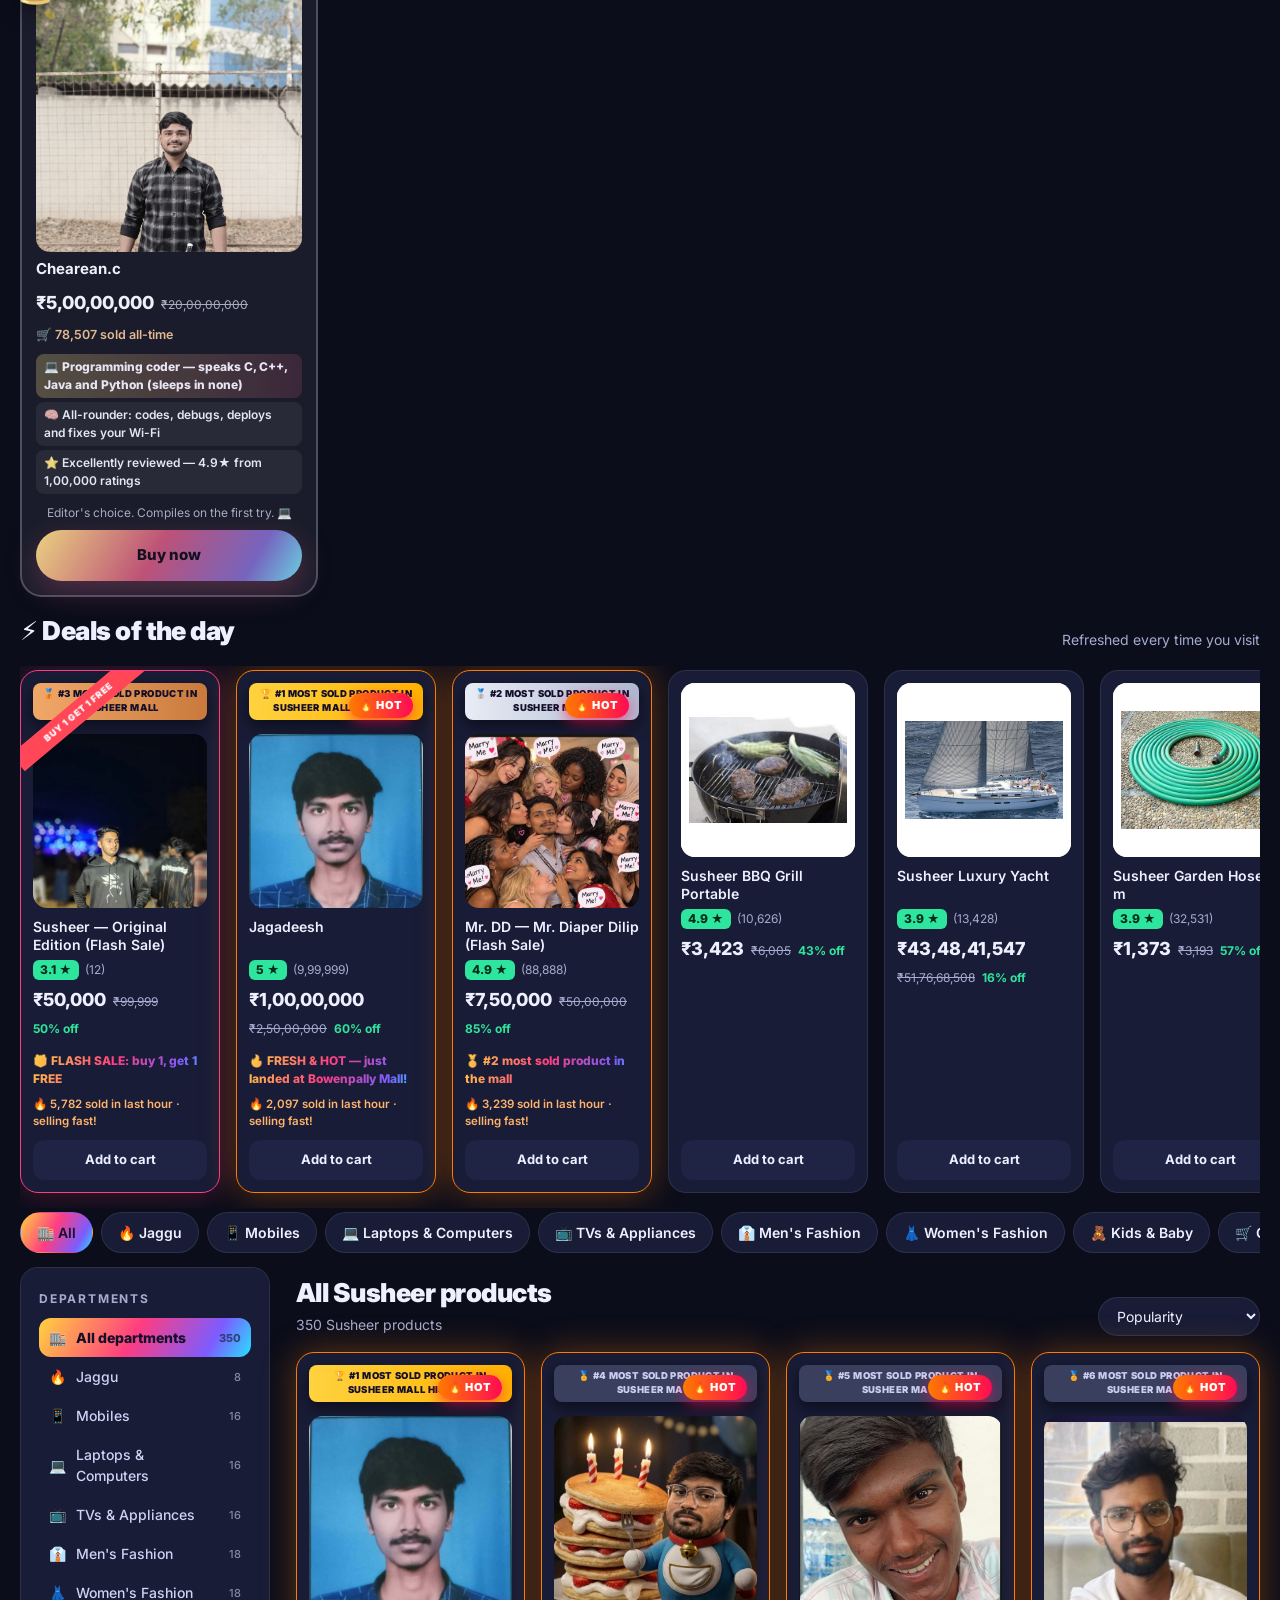
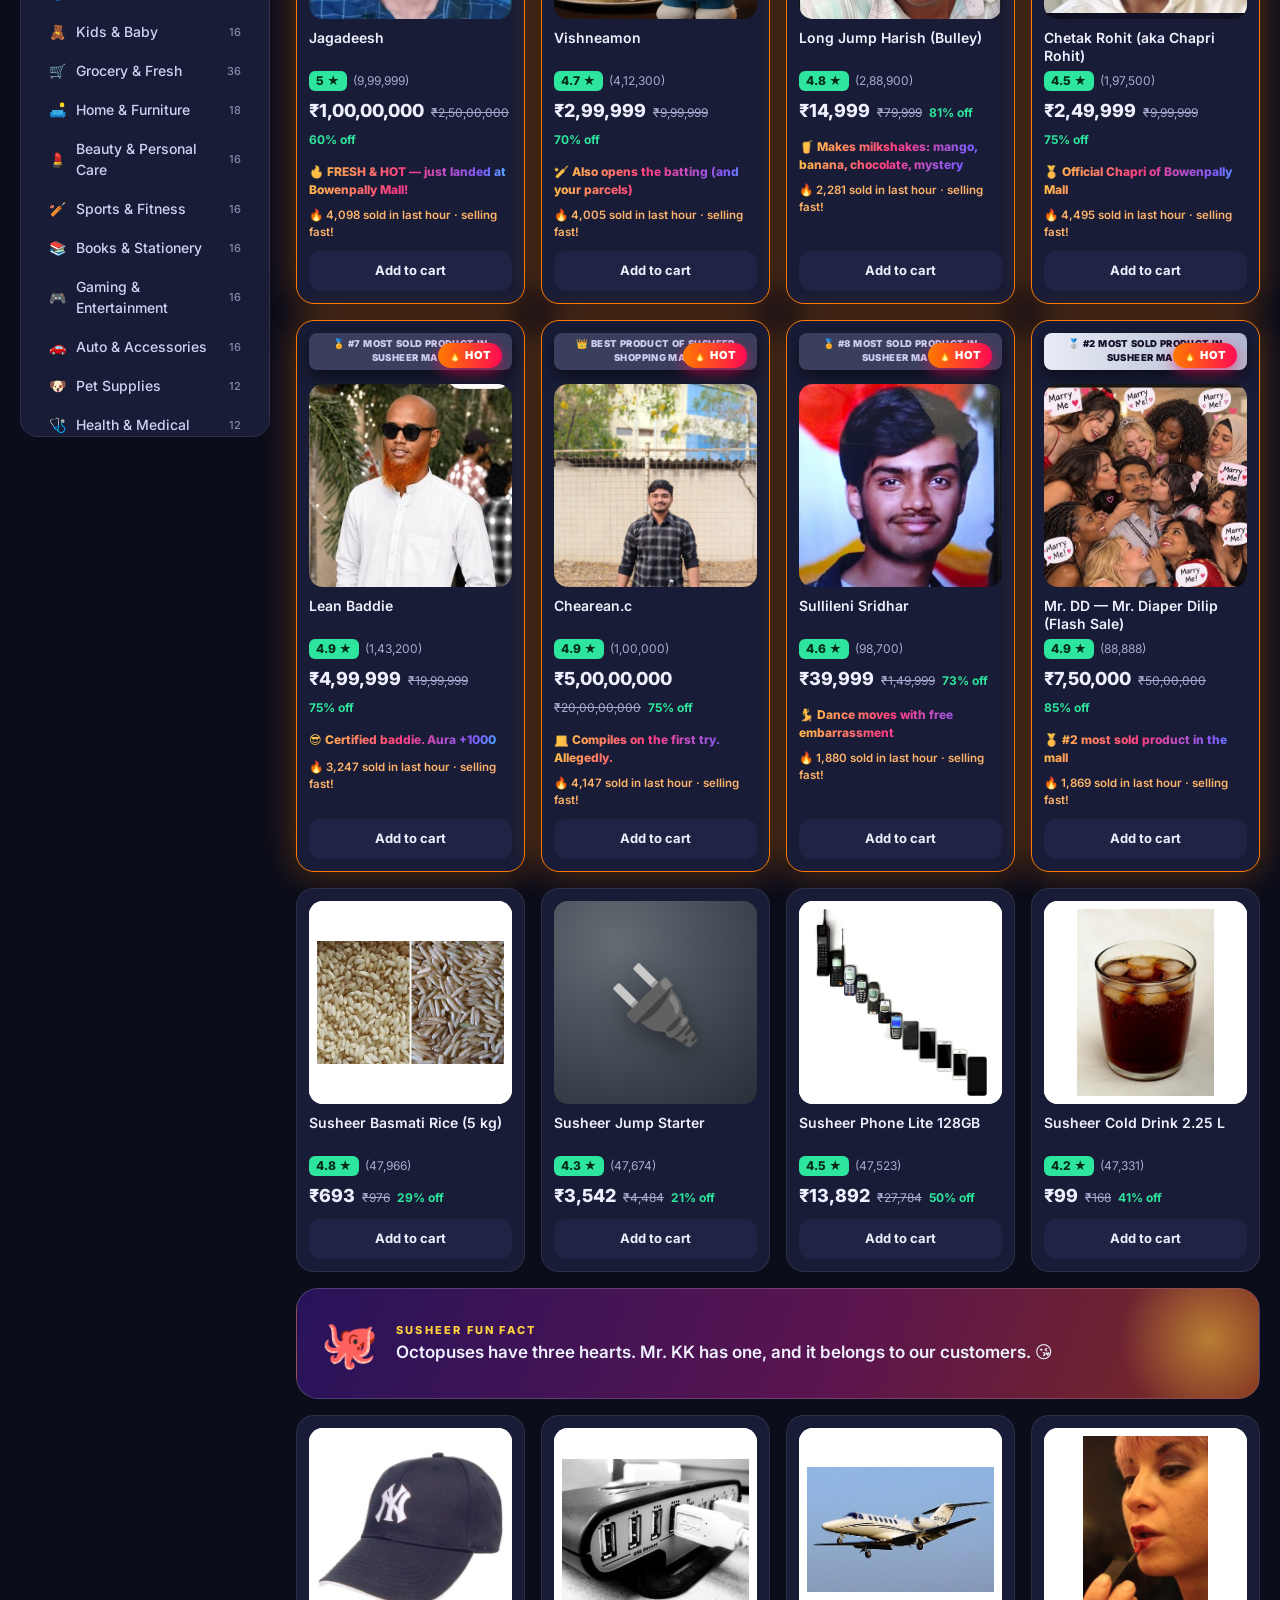
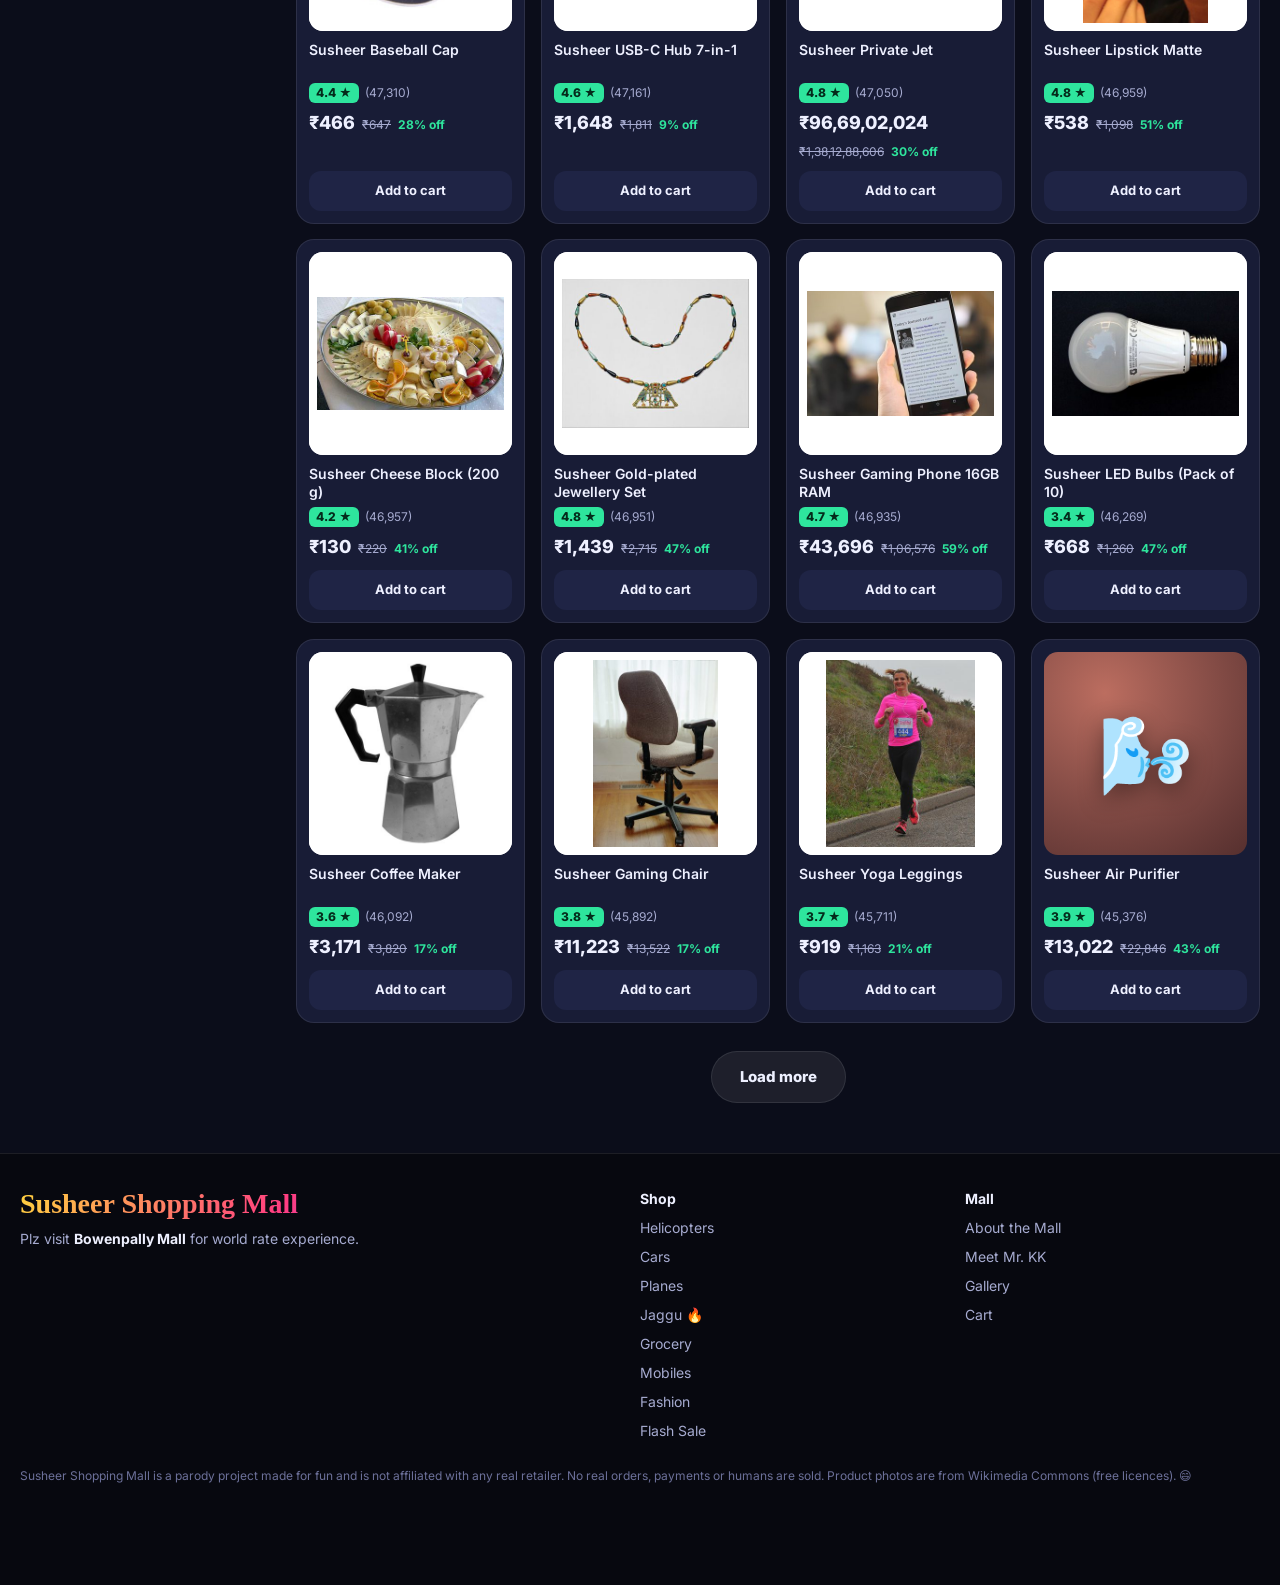
==== commit 5ab37aa9: "Mr. KK face photo, Long Jump Harish (Bulley), higher prices, Chearean.c best product, JS-driven Gand" ====
--- a/index.html
+++ b/index.html
@@ -58,6 +58,8 @@
       </div>
     </div>
 
+    <div id="best"></div>
+
     <div class="sec-h" id="boardH"><h2>🏆 All-time Susheer Mall leaderboard</h2><span>Real rankings* (*as real as this mall)</span></div>
     <div class="board" id="board"></div>
 
--- a/css/style.css
+++ b/css/style.css
@@ -249,7 +249,7 @@
   .grid{grid-template-columns:repeat(2,1fr);gap:10px}.vis .emo{font-size:56px}
   .btns{grid-template-columns:1fr}.line{grid-template-columns:70px 1fr}.line .vis{width:70px}
 }
-@media(prefers-reduced-motion:reduce){*{animation:none!important;transition:none!important}}
+
 
 /* ===== v2: real photos, hot tag, jaggu popup, thank-you zoom ===== */
 .vis.hasimg{background:#fff}
--- a/css/extras.css
+++ b/css/extras.css
@@ -206,3 +206,81 @@
 .lr-body{flex:1;min-width:220px}
 .lr-body small{color:#ff8a9a;font-weight:800;font-size:11px;letter-spacing:.06em}
 .lr-body h3{margin:4px 0}.lr-body p{color:var(--soft);font-size:13.5px;margin:4px 0 6px}
+
+/* ---- v6: thank-you guy zoom, one-photo product pages, highlights, sizes, Mr. KK page ---- */
+.thanks{--ox:56.2%;--oy:72.2%;--z:3.5}
+.t-zoom img{transform-origin:var(--ox) var(--oy);transform:translate(calc(-1 * var(--ox)),calc(-1 * var(--oy))) scale(1)}
+.thanks.show .t-zoom img{animation:zoomlips2 1s cubic-bezier(.5,0,.2,1) forwards}
+@keyframes zoomlips2{to{transform:translate(calc(-1 * var(--ox)),calc(-1 * var(--oy))) scale(var(--z))}}
+.kk-name{text-decoration:none}
+.gal.one{grid-template-columns:1fr}
+.buddy{display:flex;align-items:center;gap:12px;margin-top:14px;padding:10px 12px;border-radius:16px;background:var(--card);border:1px solid var(--line);transition:.2s}
+.buddy:hover{border-color:var(--violet);transform:translateY(-2px)}
+.buddy img{width:56px;height:70px;object-fit:cover;object-position:top;border-radius:10px;background:#000}
+.buddy span{display:flex;flex-direction:column;font-size:13px;gap:2px}
+.buddy small{color:var(--soft);font-size:11px;letter-spacing:.08em;text-transform:uppercase}
+.buddy i{font-style:normal;color:var(--gold);font-size:11px;font-weight:700}
+.hl-box{margin:16px 0;padding:16px 18px;border-radius:18px;background:linear-gradient(120deg,rgba(255,210,63,.16),rgba(255,61,129,.14));border:1.5px solid rgba(255,210,63,.55);box-shadow:0 0 30px rgba(255,210,63,.12)}
+.hl-box h4{font-size:15px;margin-bottom:8px;color:var(--gold);letter-spacing:.06em}
+.hl-box ul{list-style:none;display:grid;gap:7px}
+.hl-box li{font-size:14.5px;font-weight:600;padding-left:2px;line-height:1.35}
+.sizes{display:flex;align-items:center;gap:8px;flex-wrap:wrap;margin:14px 0 4px}
+.sizes>span{font-size:13px;color:var(--soft);margin-right:4px}
+.sizes button{min-width:46px;padding:9px 14px;border-radius:12px;background:var(--card);border:1.5px solid var(--line);font-weight:800;font-size:13px;transition:.15s}
+.sizes button:hover{border-color:var(--violet)}
+.sizes button.on{background:var(--grad);color:#14102b;border-color:transparent;transform:scale(1.06)}
+.rank-hl{list-style:none;display:grid;gap:4px;font-size:12px;font-weight:600;color:#e8e3ff;margin:2px 0}
+.rank-hl li{padding:4px 8px;border-radius:8px;background:rgba(255,255,255,.06)}
+.rank-hl li:first-child{background:linear-gradient(90deg,rgba(255,210,63,.28),rgba(255,61,129,.2));font-weight:800}
+/* Mr. KK page */
+.kk-hero{display:grid;grid-template-columns:minmax(0,.9fr) minmax(0,1.1fr);gap:40px;align-items:center;padding:36px 0 30px}
+.kk-frame{position:relative;border-radius:28px;overflow:hidden;aspect-ratio:3/4;max-height:620px;margin:auto;width:100%;max-width:470px;border:3px solid var(--gold);box-shadow:0 30px 90px rgba(255,210,63,.3);background:#000}
+.kk-frame img{position:absolute;inset:0;width:100%;height:100%;object-fit:cover;object-position:top;transform-origin:50% 30%;transform:scale(1)}
+.kk-frame.zoom img{animation:kkzoom 3.2s cubic-bezier(.6,0,.2,1) forwards}
+@keyframes kkzoom{0%{transform:scale(1)}100%{transform:scale(3.1)}}
+.kk-frame .cap{position:absolute;left:0;right:0;bottom:0;padding:12px;text-align:center;font-weight:900;letter-spacing:.14em;font-size:12px;background:linear-gradient(0deg,rgba(0,0,0,.8),transparent);color:var(--gold)}
+.kk-hero h1{font-size:clamp(34px,5vw,62px);line-height:1;font-weight:900;letter-spacing:-.03em;margin:10px 0}
+.duties{display:grid;grid-template-columns:repeat(auto-fit,minmax(240px,1fr));gap:14px;margin:26px 0 40px}
+.duty{background:var(--card);border:1px solid var(--line);border-radius:var(--r);padding:18px;transition:.2s}
+.duty:hover{transform:translateY(-5px);border-color:var(--pink)}
+.duty b{display:block;font-size:30px;margin-bottom:6px}
+.duty h3{font-size:16px;margin-bottom:4px}.duty p{color:var(--soft);font-size:13.5px}
+@media(max-width:900px){.kk-hero{grid-template-columns:1fr}}
+.kk-frame.done img{animation:none;transform:scale(3.1)}
+
+/* ---- v7: Ganda Chatbot photo reveal ---- */
+.gandareveal{position:fixed;inset:0;z-index:600;display:grid;place-content:center;justify-items:center;gap:14px;background:rgba(4,4,12,.92);backdrop-filter:blur(8px);opacity:0;pointer-events:none}
+.gandareveal img{max-height:78vh;max-width:min(88vw,520px);border-radius:26px;border:4px solid var(--violet);box-shadow:0 0 120px rgba(124,92,255,.8),0 0 40px rgba(46,229,157,.4)}
+.gandareveal span{font:900 22px Inter,sans-serif;letter-spacing:.3em;background:var(--grad);-webkit-background-clip:text;background-clip:text;color:transparent}
+.gandareveal.show{animation:gfade 2.6s ease forwards}
+@keyframes gfade{0%{opacity:0;transform:scale(1.06)}12%{opacity:1;transform:none}45%{opacity:1}100%{opacity:0;transform:scale(.98)}}
+
+.meter{display:grid;grid-template-columns:1fr auto;gap:6px 14px;max-width:560px;margin:10px 0 30px;font-size:14px}
+.meter div{display:contents}.meter b{font-weight:700}.meter span{font-weight:900;color:var(--gold)}
+.meter i{grid-column:1/-1;height:9px;border-radius:99px;background:var(--card2);overflow:hidden;position:relative}
+.meter i:after{content:"";position:absolute;inset:0;width:var(--w);background:var(--grad);border-radius:99px}
+.kk-frame img{object-position:50% 40%;transform-origin:50% 42%}
+.kk-frame.done img{transform:scale(2.2)}
+@keyframes kkzoom{0%{transform:scale(1)}100%{transform:scale(2.2)}}
+.kk-frame img{object-position:50% 50%;transform-origin:50% 58%}
+.kk-frame.done img{transform:scale(1.7)}
+@keyframes kkzoom{0%{transform:scale(1)}100%{transform:scale(1.7)}}
+.kk-frame img{object-position:30% 50%;transform-origin:48% 58%}
+
+/* ---- v8: Ganda reveal (JS-driven), best product, kk face ---- */
+.gandareveal{opacity:0;display:none;animation:none!important;z-index:700}
+.gandareveal.show{animation:none}
+.bestcard{display:grid;grid-template-columns:minmax(0,260px) 1fr;gap:26px;align-items:center;margin:8px 0 30px;padding:22px;border-radius:28px;position:relative;overflow:hidden;background:linear-gradient(120deg,#3a2d08,#2a1450 60%,#14102b);border:2px solid #ffd23f;box-shadow:0 0 70px rgba(255,210,63,.35)}
+.bestcard:before{content:"";position:absolute;inset:-60%;background:conic-gradient(from 0deg,transparent,rgba(255,210,63,.16),transparent 25%);animation:spin 10s linear infinite}
+.bestcard>*{position:relative}
+.bc-img img{width:100%;aspect-ratio:3/4;object-fit:cover;object-position:top;border-radius:20px;border:3px solid #ffd23f;box-shadow:0 20px 50px rgba(0,0,0,.5)}
+.bc-crown{display:inline-block;background:linear-gradient(90deg,#ffd23f,#ffb300);color:#14102b;font-weight:900;font-size:12px;letter-spacing:.08em;padding:5px 14px;border-radius:99px}
+.bc-body h2{font-size:clamp(34px,5vw,56px);font-weight:900;letter-spacing:-.03em;margin:10px 0 6px;line-height:1}
+.bc-line{margin:10px 0;font-size:16px;color:#e8e3ff}
+.bc-body ul{list-style:none;display:grid;gap:5px;margin:8px 0 14px;font-size:14px;font-weight:600}
+.bc-body li{padding:6px 10px;border-radius:10px;background:rgba(255,255,255,.07)}
+@media(max-width:760px){.bestcard{grid-template-columns:1fr}.bc-img{max-width:240px;margin:auto}}
+.kk-frame img{object-position:50% 38%;transform-origin:50% 45%}
+.kk-frame.done img{transform:scale(1.18)}
+@keyframes kkzoom{0%{transform:scale(1)}100%{transform:scale(1.18)}}
+.rank .medal{font-size:34px}
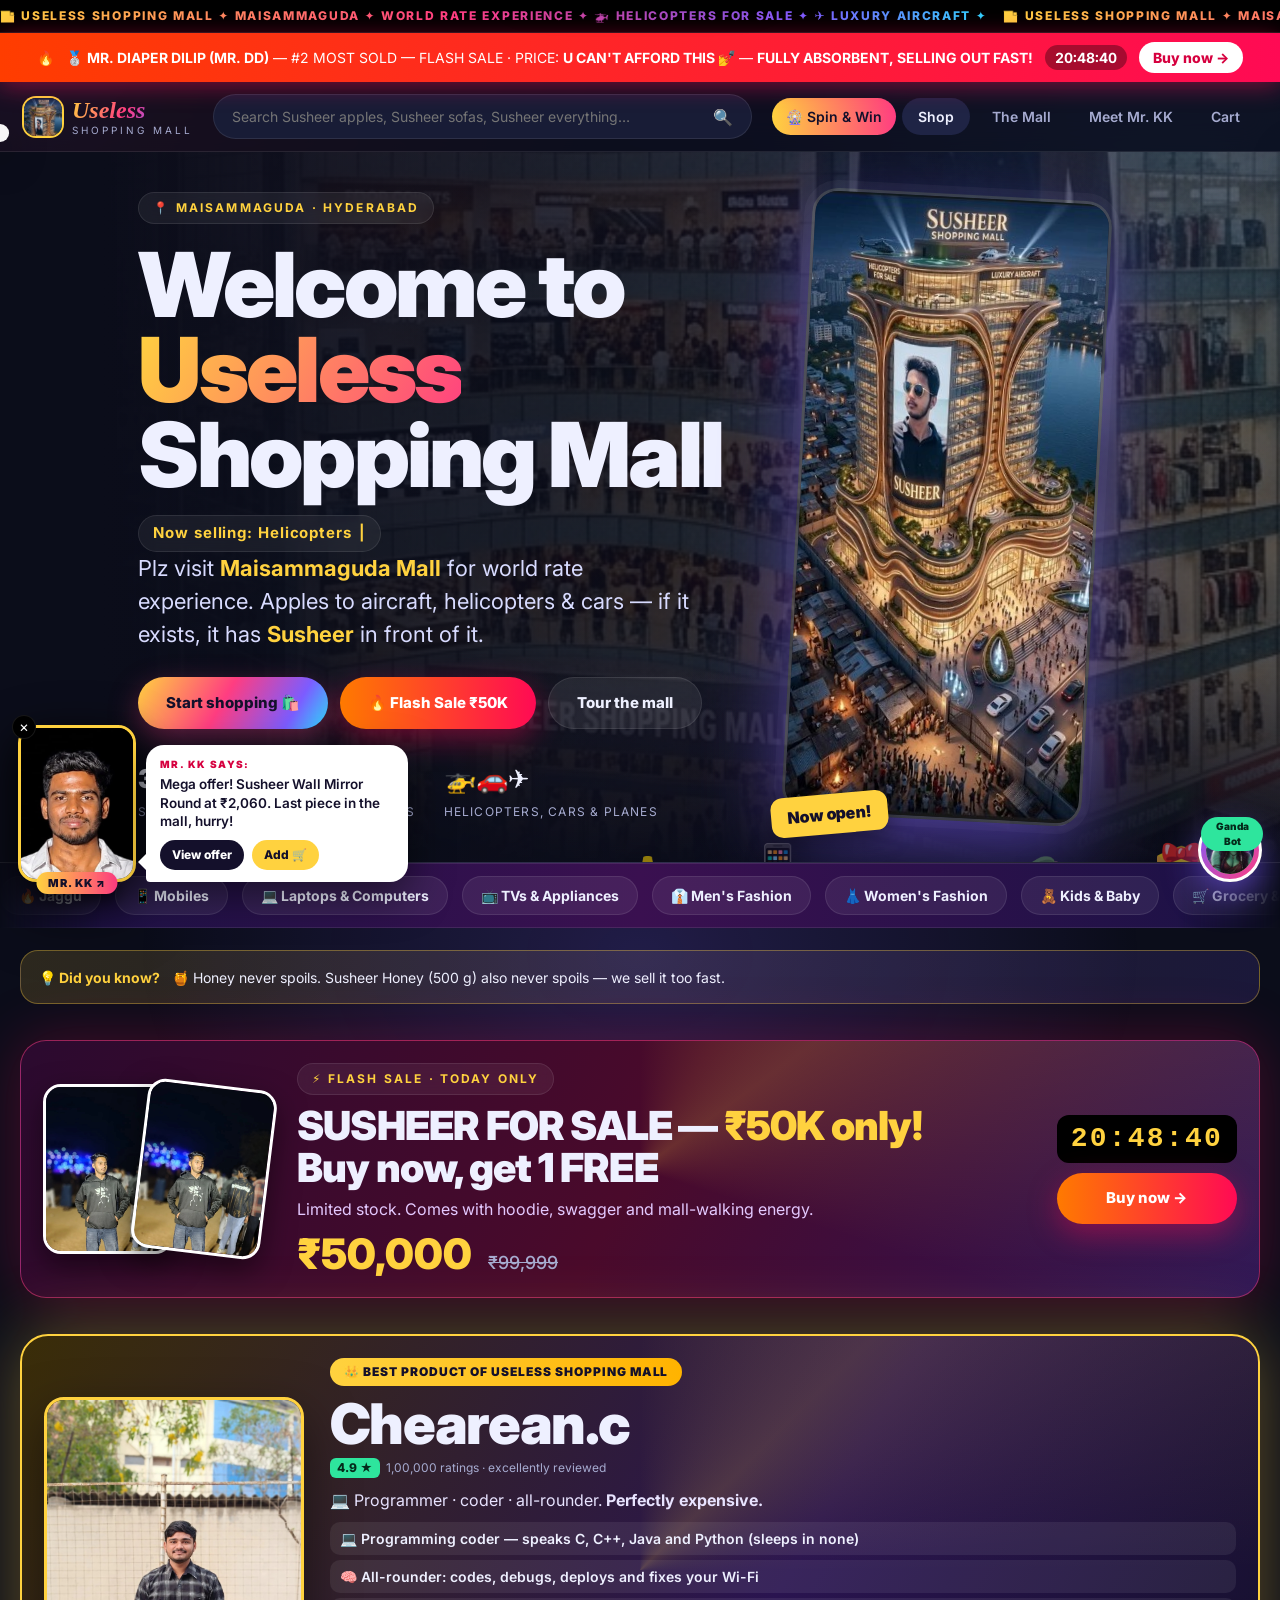
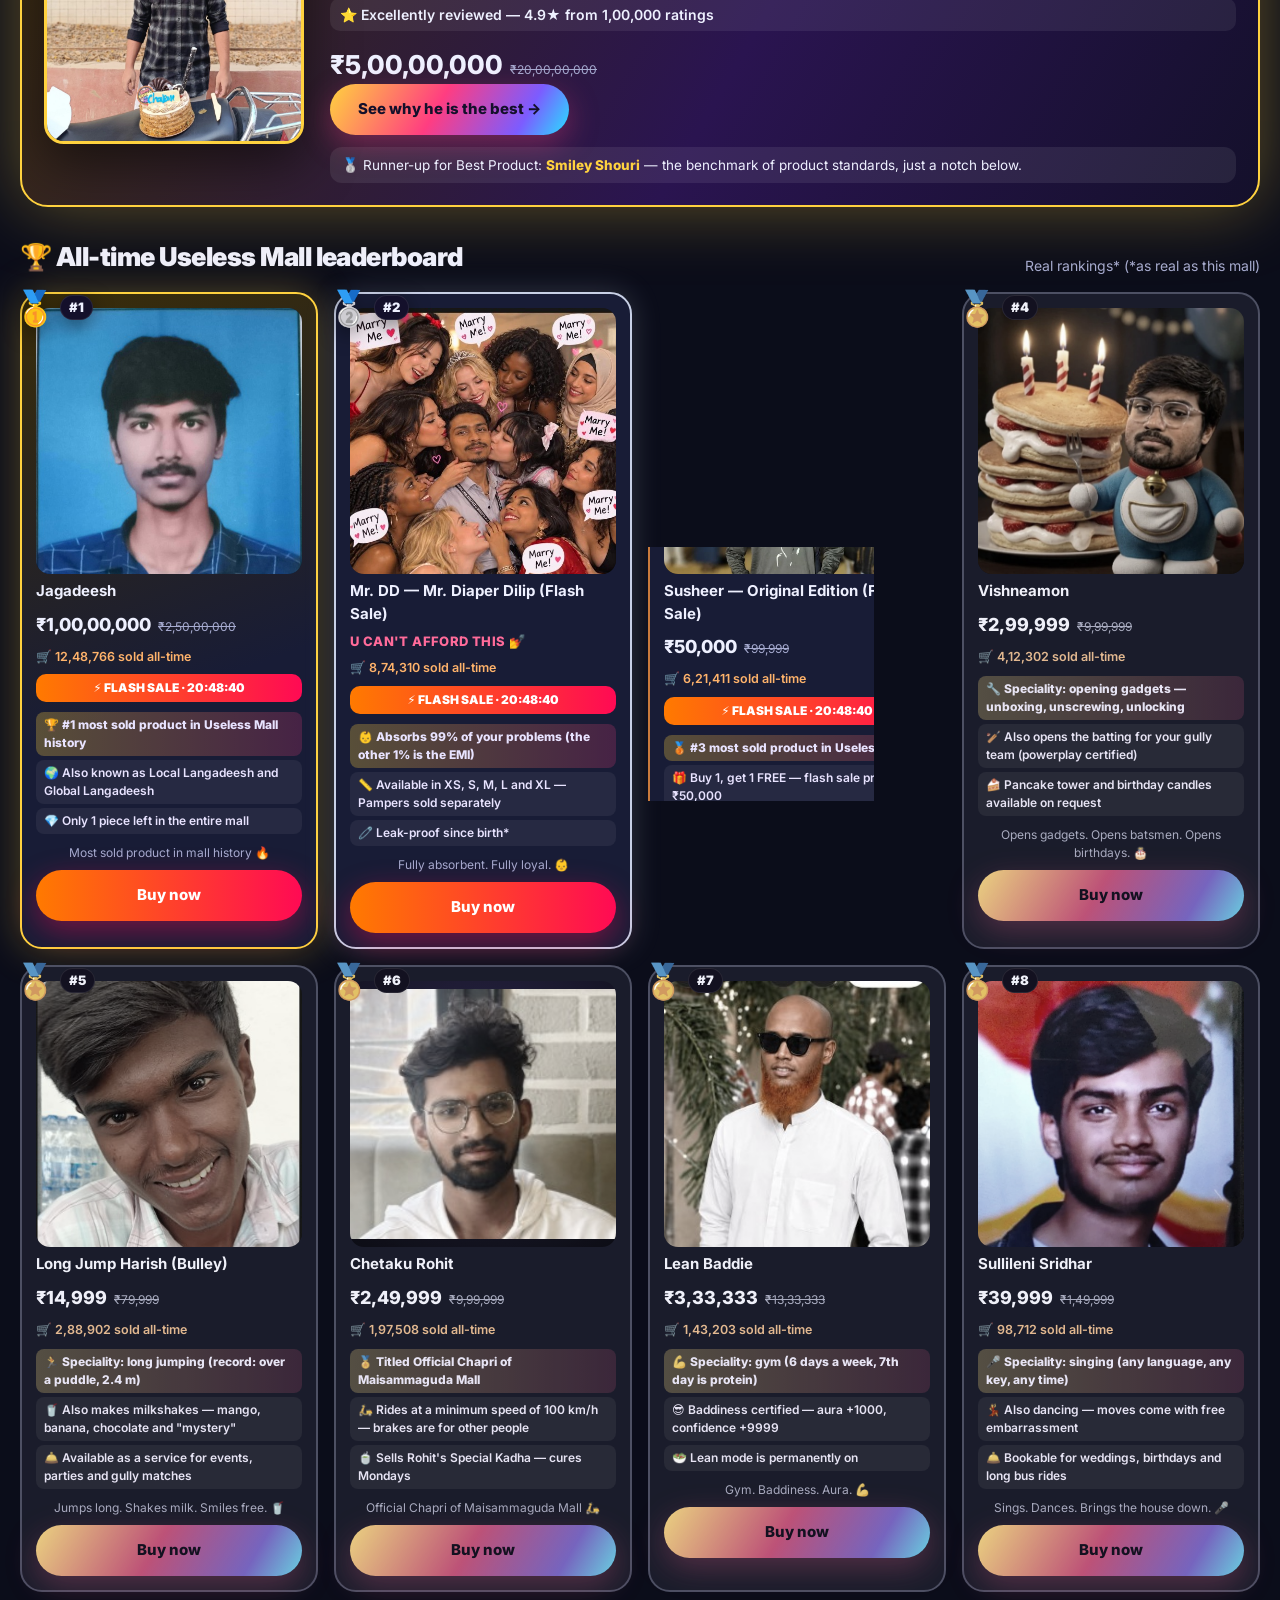
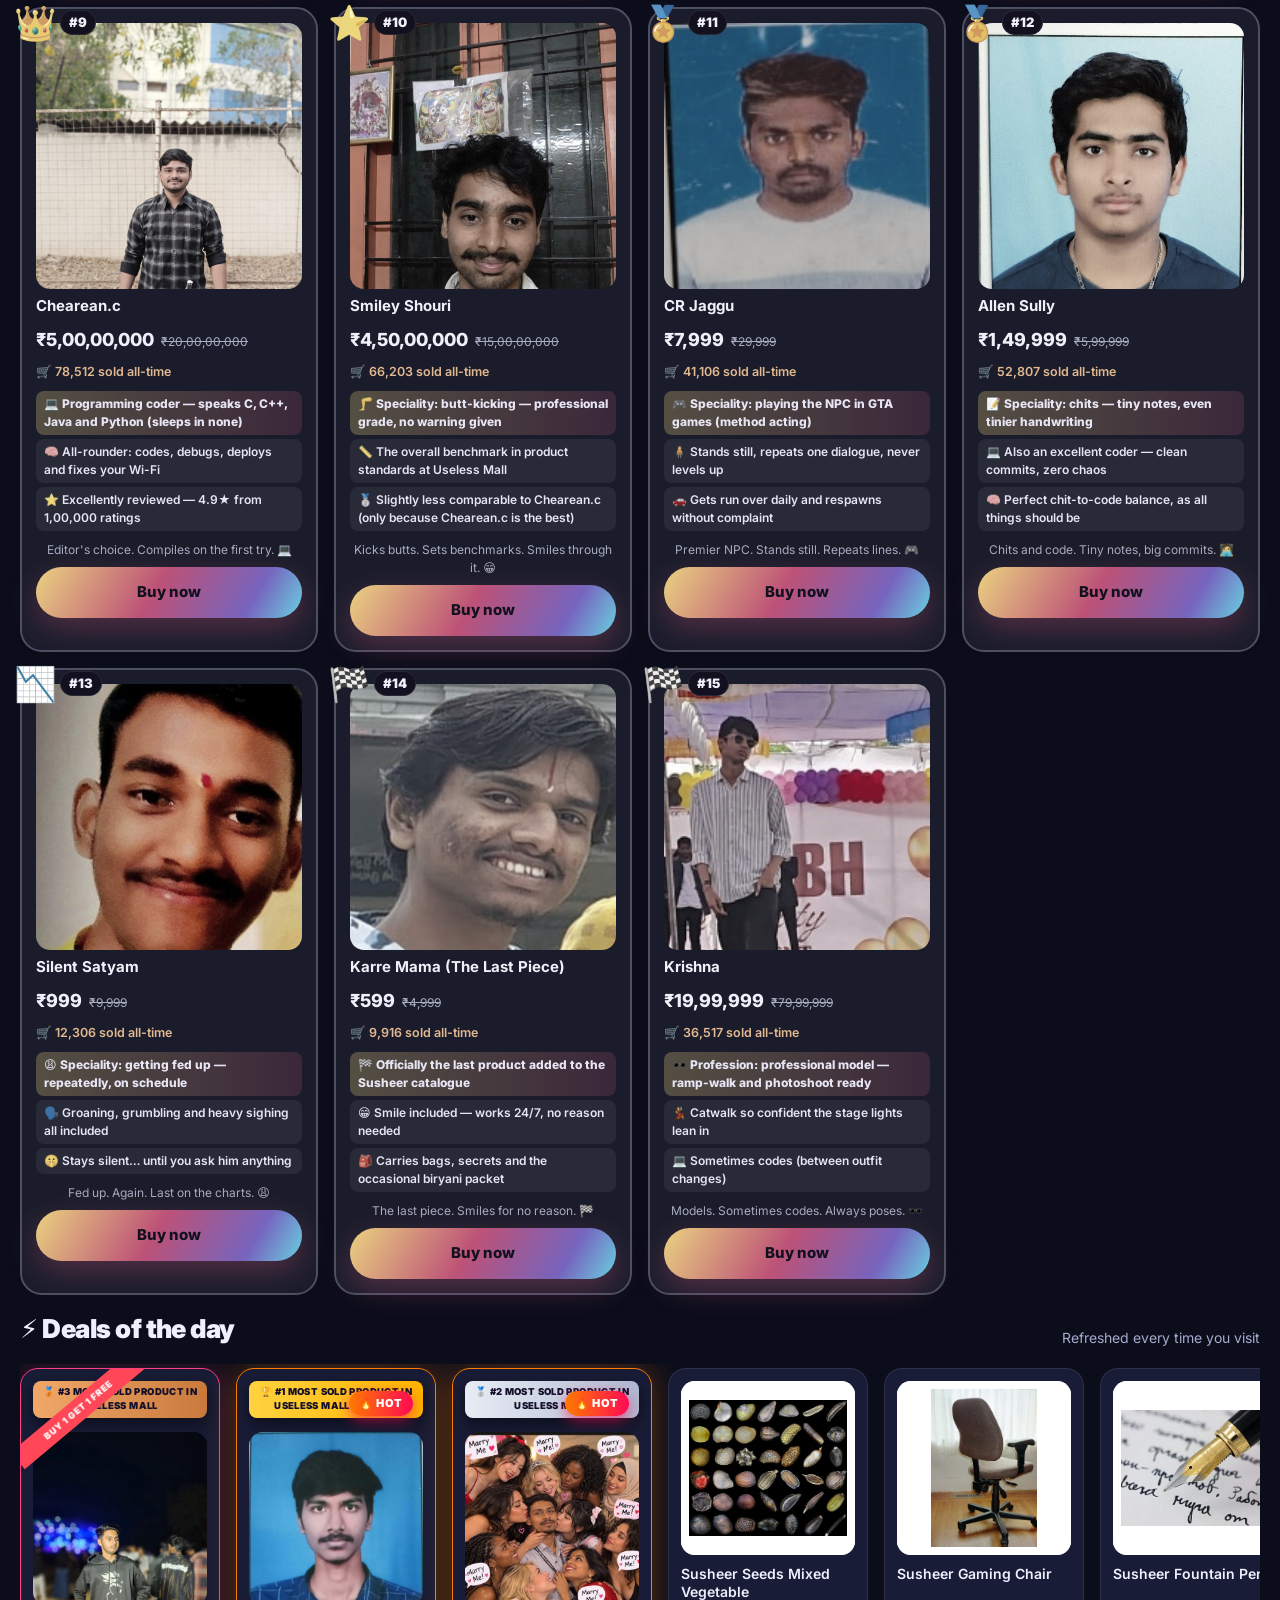
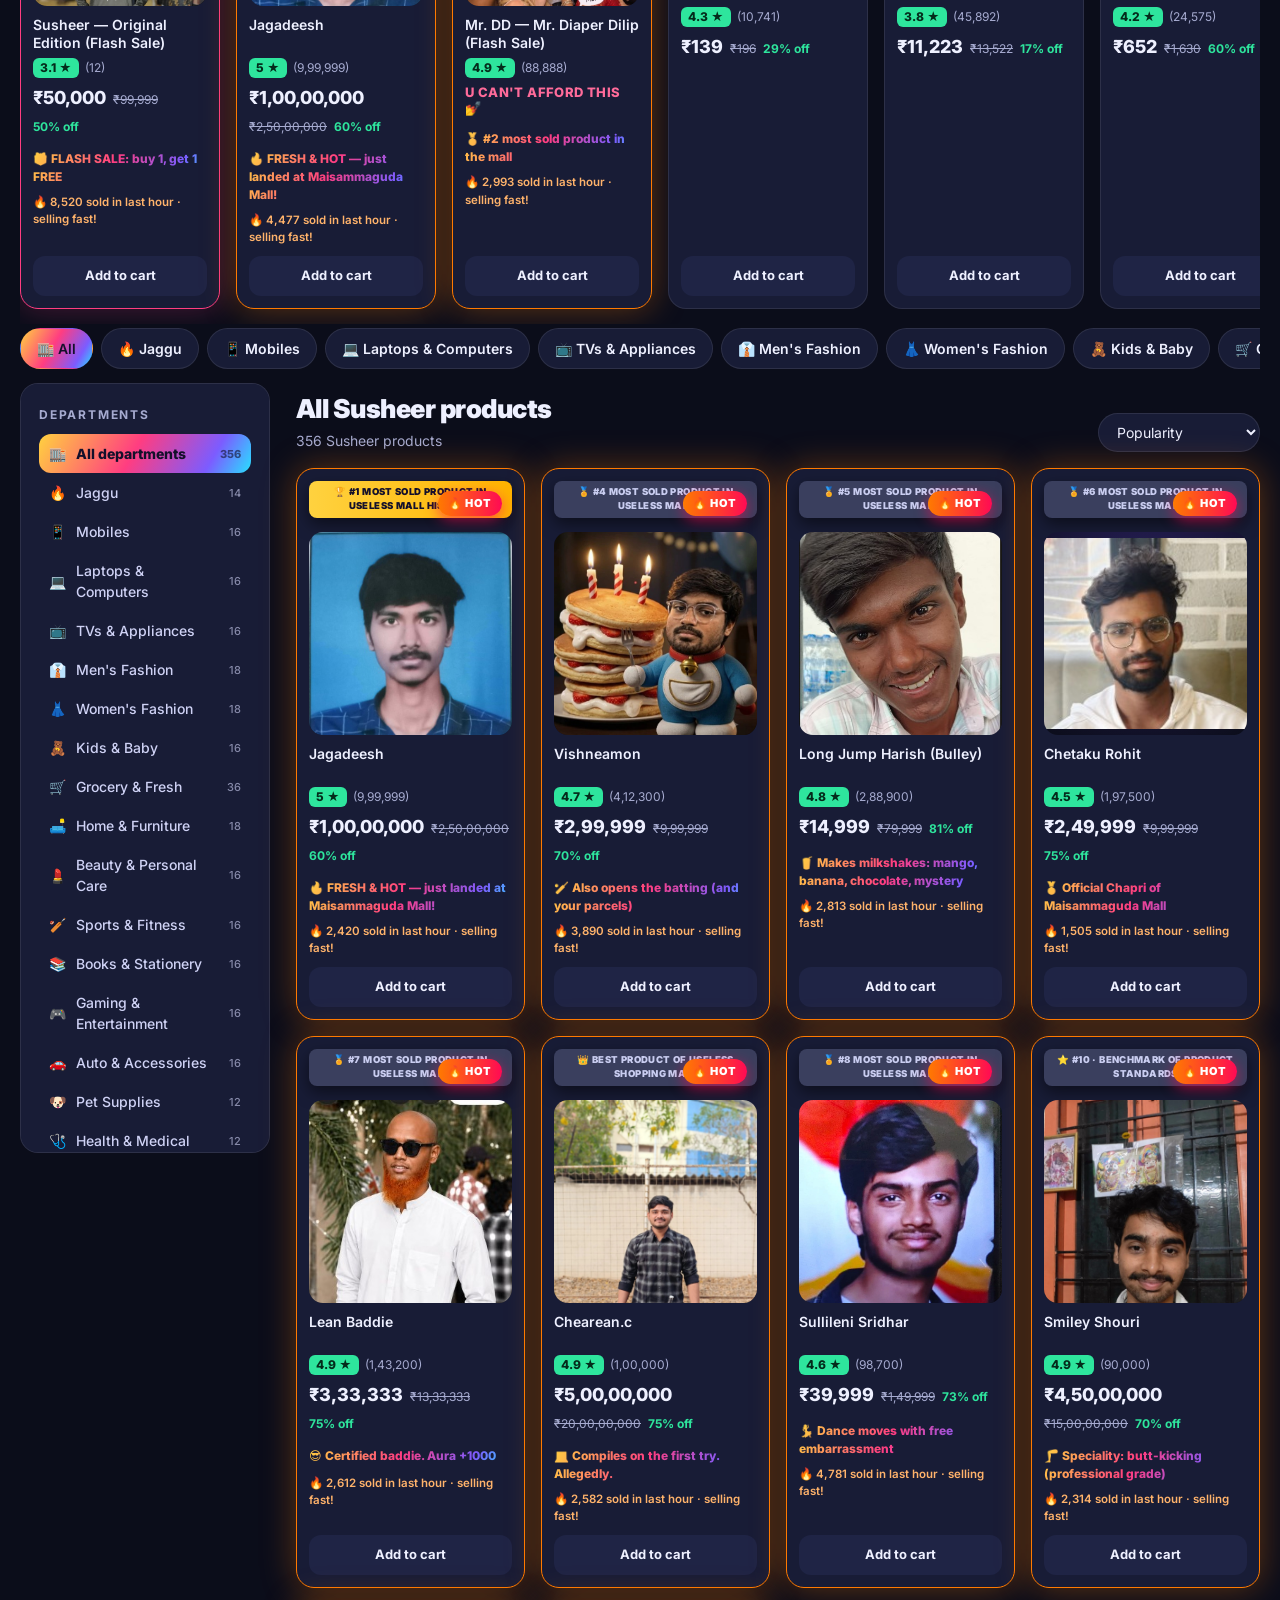
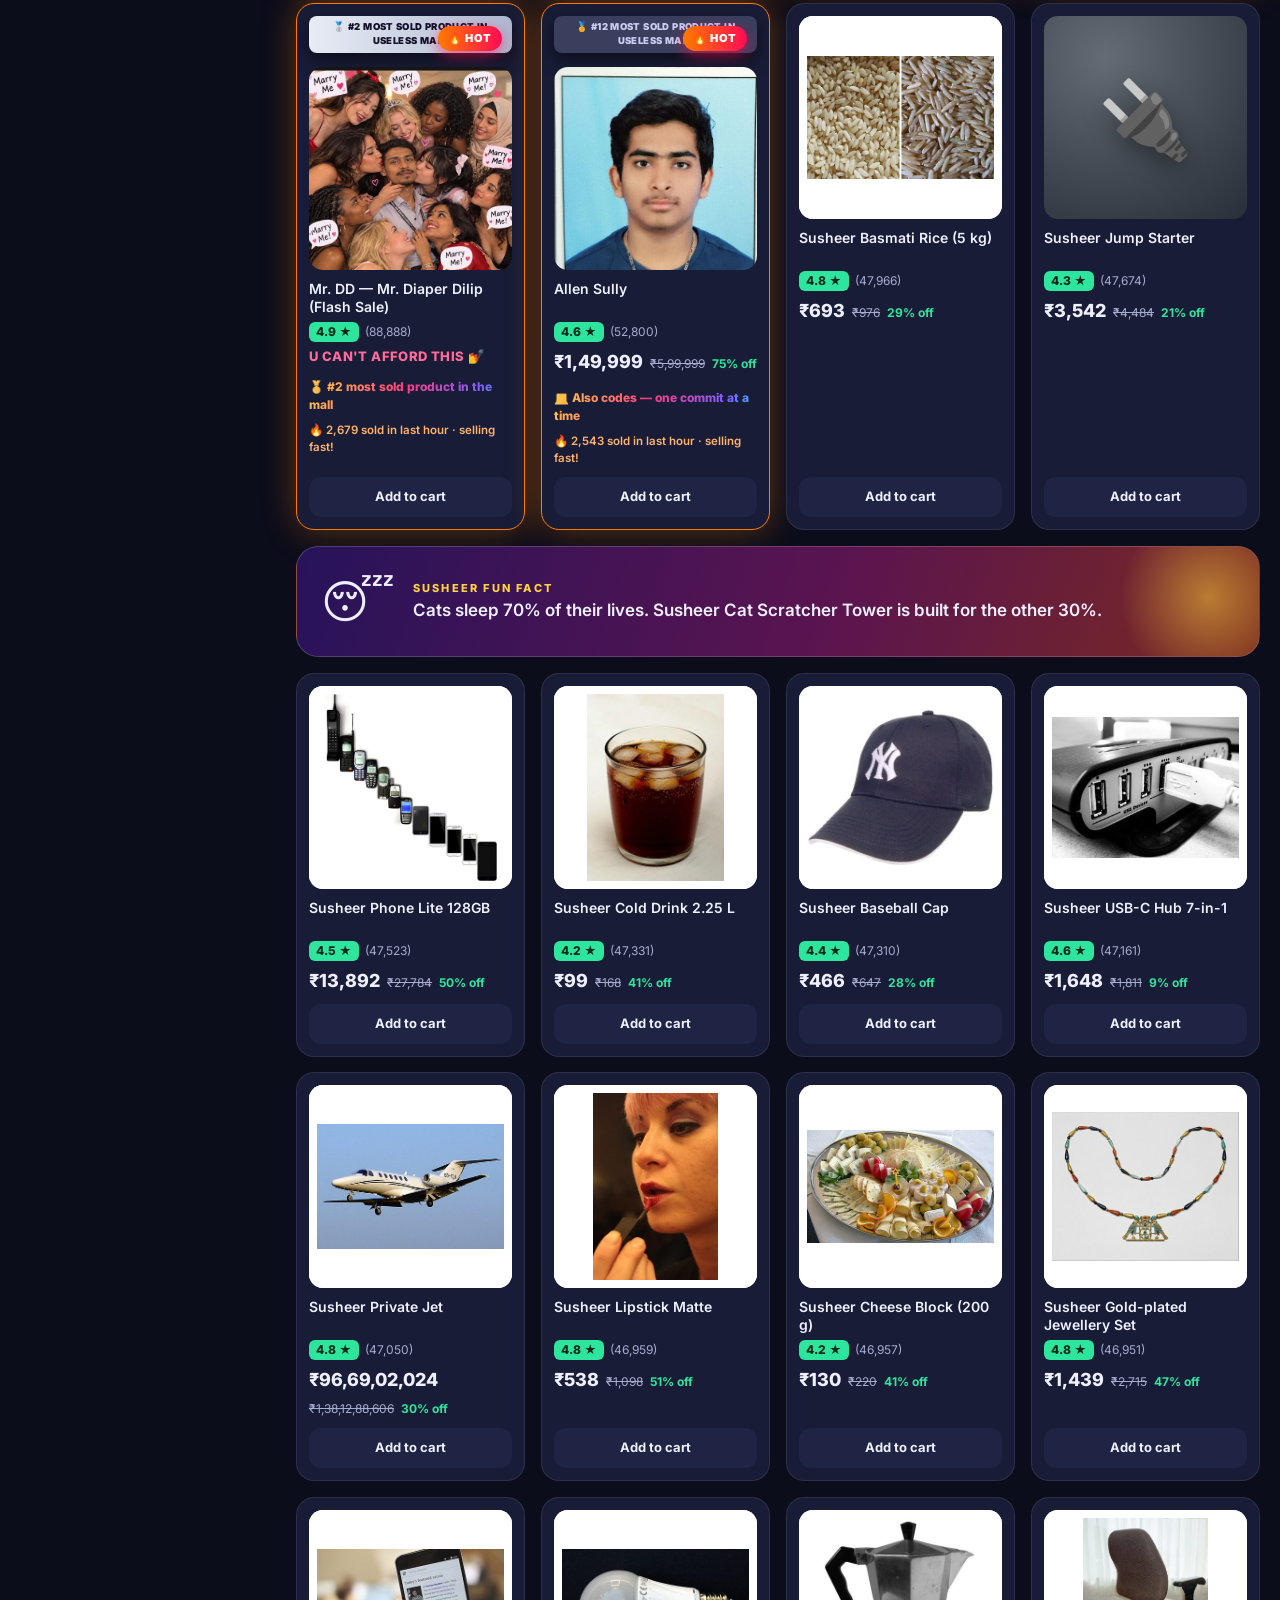
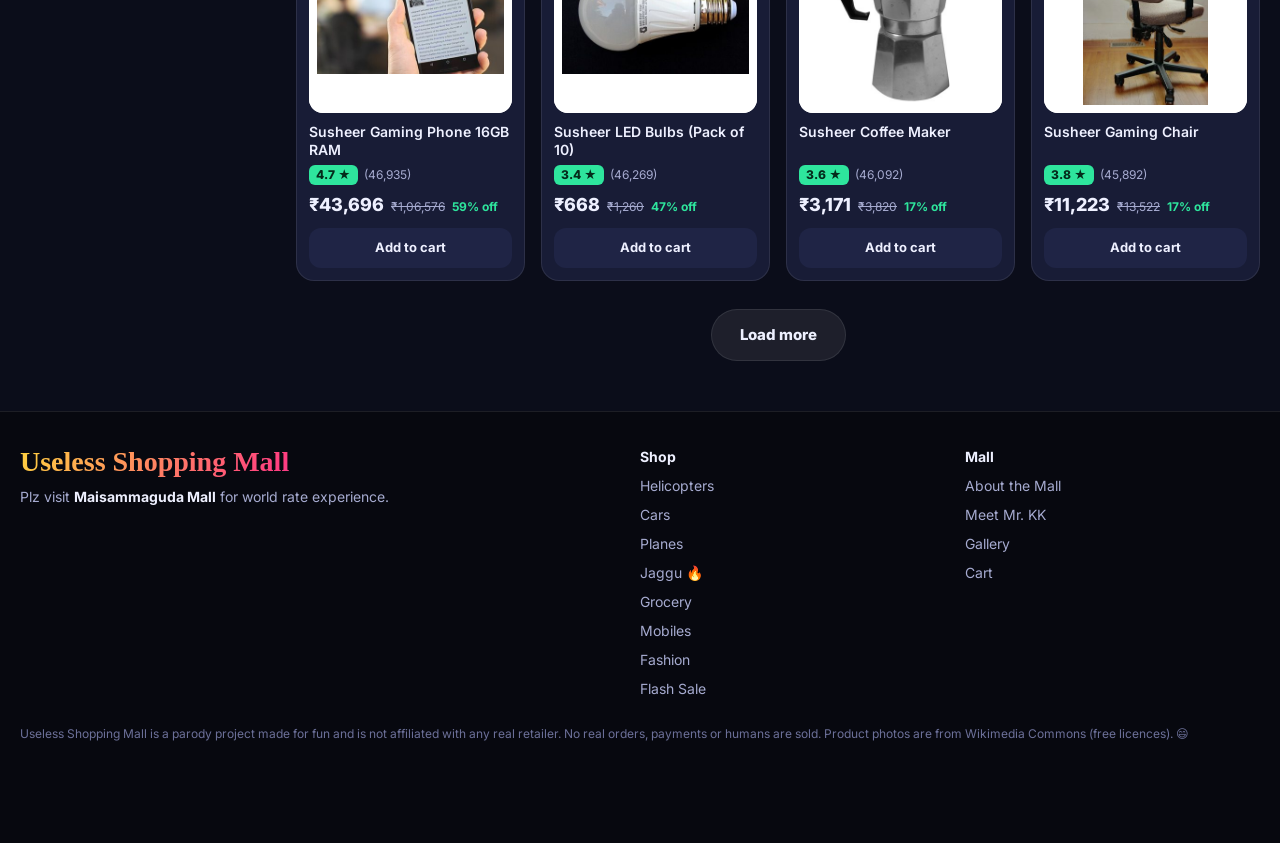
==== commit cf164106: "Rename mall to Useless Shopping Mall; Bowenpally -> Maisammaguda Co-Authored-By: Claude Sonnet 5.5 <" ====
--- a/index.html
+++ b/index.html
@@ -3,8 +3,8 @@
 <head>
   <meta charset="UTF-8">
   <meta name="viewport" content="width=device-width, initial-scale=1.0">
-  <title>Susheer Shopping Mall — Bowenpally | World Rate Experience</title>
-  <meta name="description" content="Susheer Shopping Mall, Bowenpally — a parody mega-mall where every product starts with Susheer.">
+  <title>Useless Shopping Mall — Maisammaguda | World Rate Experience</title>
+  <meta name="description" content="Useless Shopping Mall, Maisammaguda — a parody mega-mall where every product starts with Susheer.">
   <meta name="theme-color" content="#0b0d1a">
   <link rel="icon" href="assets/mall-main.jpg">
   <link rel="preconnect" href="https://fonts.googleapis.com">
@@ -18,10 +18,10 @@
     <div class="hero-bg" id="heroBg"></div>
     <div class="wrap hero-in">
       <div>
-        <span class="eyebrow">📍 Bowenpally · Hyderabad</span>
-        <h1>Welcome to<br><span class="g">Susheer</span><br>Shopping Mall</h1>
+        <span class="eyebrow">📍 Maisammaguda · Hyderabad</span>
+        <h1>Welcome to<br><span class="g">Useless</span><br>Shopping Mall</h1>
         <div class="eyebrow" style="font-size:15px;letter-spacing:.06em;text-transform:none">Now selling: <span class="typer" id="typer"></span></div>
-        <p class="tag">Plz visit <b>Bowenpally Mall</b> for world rate experience. Apples to aircraft, helicopters &amp; cars — if it exists, it has <b>Susheer</b> in front of it.</p>
+        <p class="tag">Plz visit <b>Maisammaguda Mall</b> for world rate experience. Apples to aircraft, helicopters &amp; cars — if it exists, it has <b>Susheer</b> in front of it.</p>
         <div class="cta-row">
           <a class="btn pri" href="#shop">Start shopping 🛍️</a>
           <a class="btn buy" href="product.html?id=0">🔥 Flash Sale ₹50K</a>
@@ -33,7 +33,7 @@
           <div><b>🚁🚗✈️</b><span>Helicopters, cars &amp; planes</span></div>
         </div>
       </div>
-      <div class="hero-img"><img src="assets/mall-main.jpg" alt="Susheer Shopping Mall building"><span class="chip">Now open!</span></div>
+      <div class="hero-img"><img src="assets/mall-main.jpg" alt="Useless Shopping Mall building"><span class="chip">Now open!</span></div>
     </div>
   </section>
 
@@ -60,7 +60,7 @@
 
     <div id="best"></div>
 
-    <div class="sec-h" id="boardH"><h2>🏆 All-time Susheer Mall leaderboard</h2><span>Real rankings* (*as real as this mall)</span></div>
+    <div class="sec-h" id="boardH"><h2>🏆 All-time Useless Mall leaderboard</h2><span>Real rankings* (*as real as this mall)</span></div>
     <div class="board" id="board"></div>
 
     <div class="sec-h"><h2>⚡ Deals of the day</h2><span>Refreshed every time you visit</span></div>
--- a/css/extras.css
+++ b/css/extras.css
@@ -284,3 +284,26 @@
 .kk-frame.done img{transform:scale(1.18)}
 @keyframes kkzoom{0%{transform:scale(1)}100%{transform:scale(1.18)}}
 .rank .medal{font-size:34px}
+
+/* ---- v9: taunt price, payment gateway, runner-up ---- */
+.ptxt{color:#ff6b9a;font-size:13px!important;line-height:1.25;text-transform:uppercase;letter-spacing:.03em}
+.ptxt-big{font-size:clamp(24px,3.4vw,36px);color:#ff6b9a;font-weight:900;text-transform:uppercase;letter-spacing:.02em}
+.runner{margin-top:12px;padding:8px 12px;border-radius:12px;background:rgba(255,255,255,.08);font-size:13.5px}
+.runner a{color:var(--gold);font-weight:800}
+.rank.rx .medal{filter:none}
+.paybg{position:fixed;inset:0;z-index:800;display:grid;place-items:center;background:rgba(4,4,12,.85);backdrop-filter:blur(8px);padding:16px}
+.paycard{position:relative;width:min(380px,100%);padding:22px;border-radius:26px;background:#fff;color:#14102b;text-align:center;box-shadow:0 30px 90px rgba(0,0,0,.6);border-top:8px solid var(--violet)}
+.paycard .xx{position:absolute;right:12px;top:12px;width:30px;height:30px;border-radius:50%;background:#eee;color:#14102b;font-size:18px}
+.pay-h{display:flex;flex-direction:column;align-items:center;margin-bottom:6px}
+.pay-h b{font:900 22px Georgia,serif;background:var(--grad);-webkit-background-clip:text;background-clip:text;color:transparent}
+.pay-h small{color:#6a6d92;font-size:11px;letter-spacing:.14em;text-transform:uppercase}
+.pay-amt{font-size:34px;font-weight:900;margin:6px 0}
+.pay-sub{font-size:13px;color:#555a8a;margin-bottom:10px}
+.qrbox{display:grid;place-items:center;width:210px;height:210px;margin:0 auto 10px;padding:10px;border:3px dashed #7c5cff;border-radius:18px;background:#fff}
+.qrbox img,.qrbox canvas{max-width:100%}
+.qrload{font-size:13px;color:#888}
+.pay-timer{font-size:13px;margin-bottom:12px;color:#555a8a}
+.pay-fine{font-size:11px;color:#8a8db0;margin-top:10px}
+
+.bigemo{display:grid;place-items:center;aspect-ratio:3/4;font-size:140px;border-radius:20px;background:radial-gradient(circle at 50% 30%,#2a2160,#0b0d1a);border:1px solid var(--line)}
+.vis.photo.fit .emo{z-index:0}
